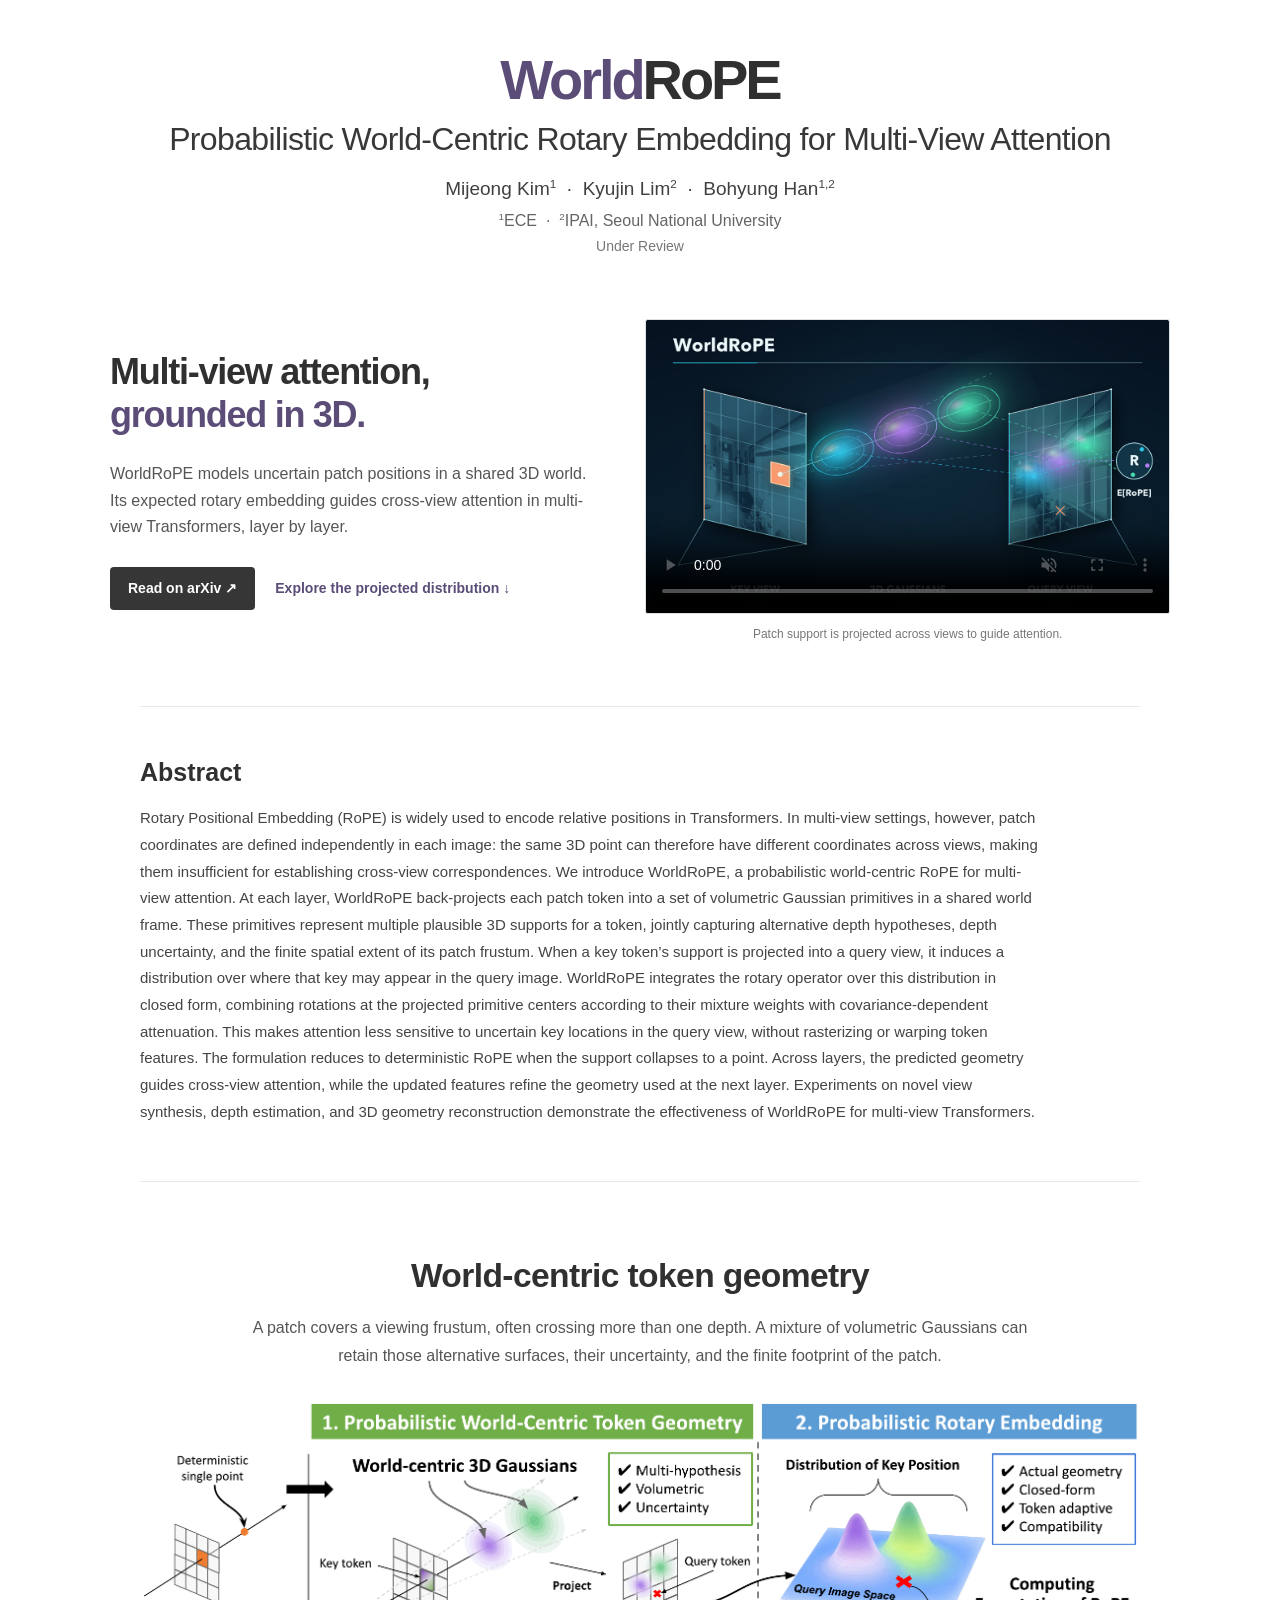
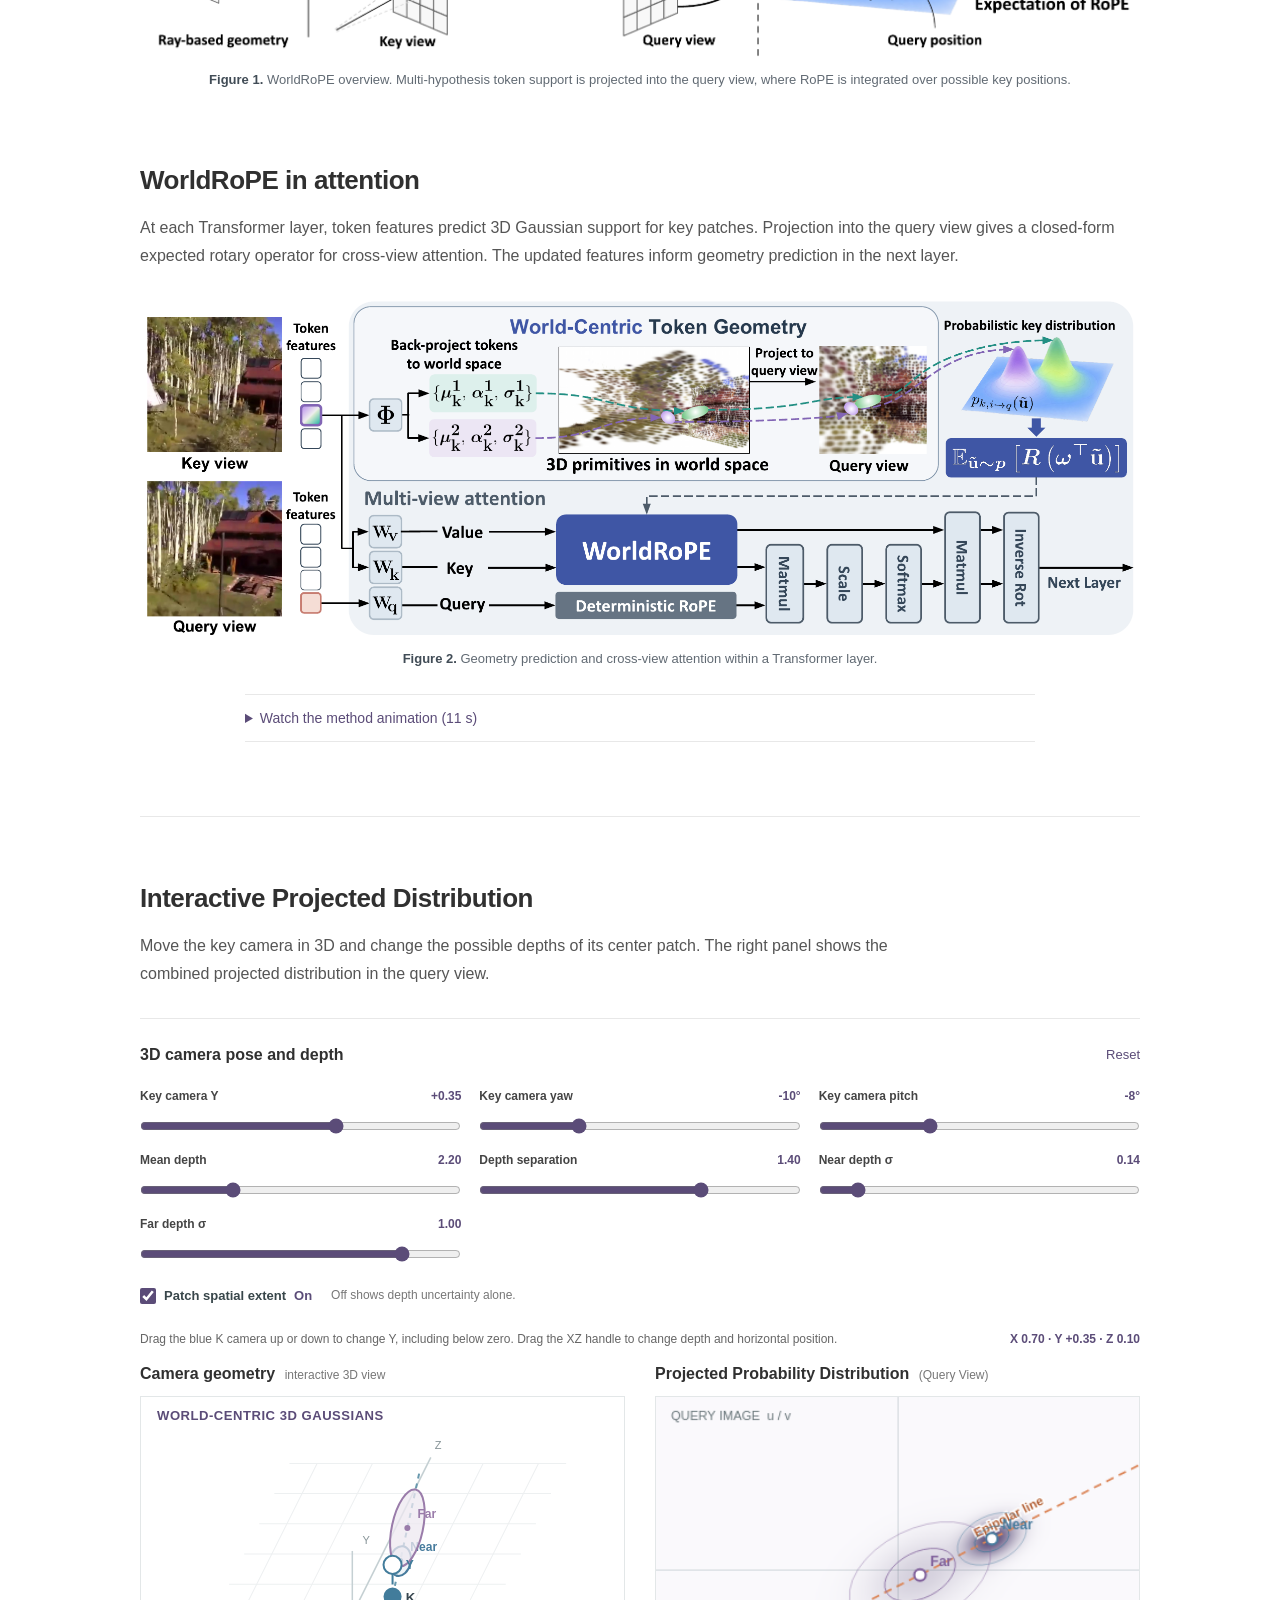
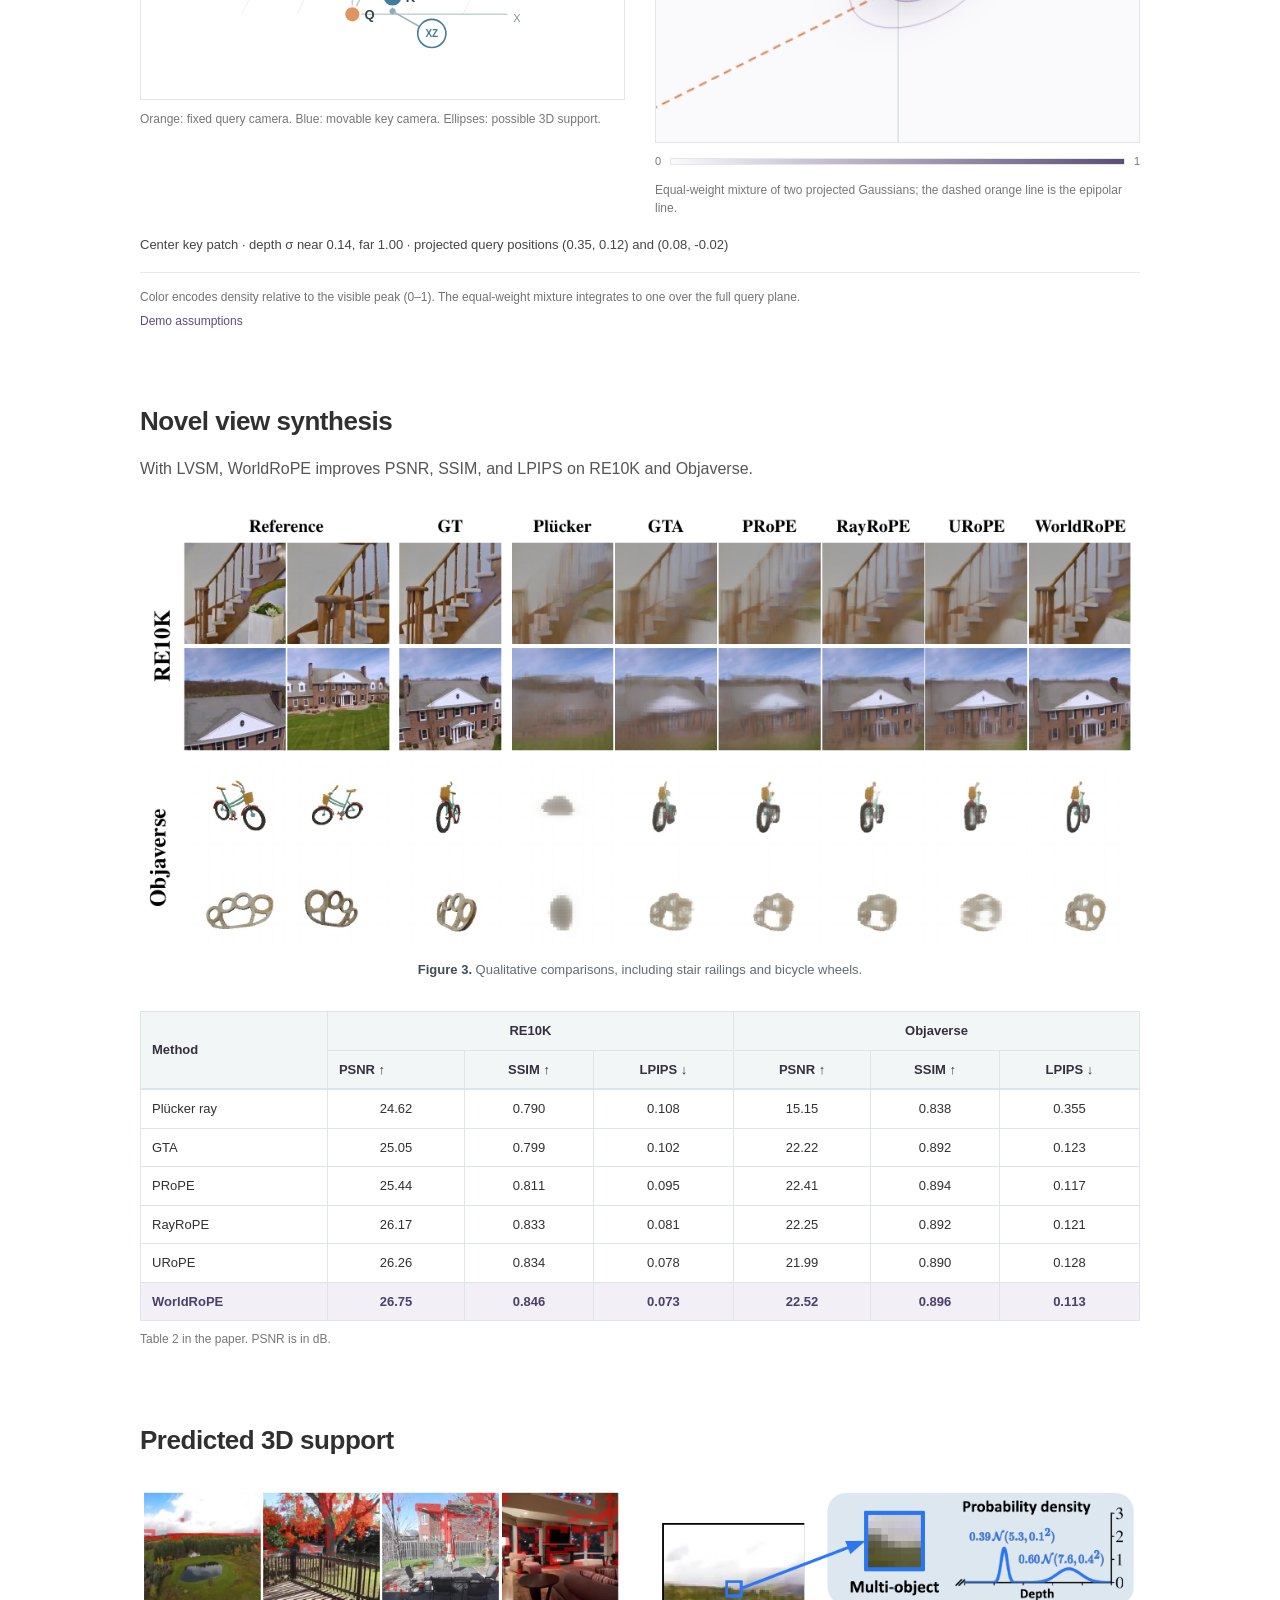
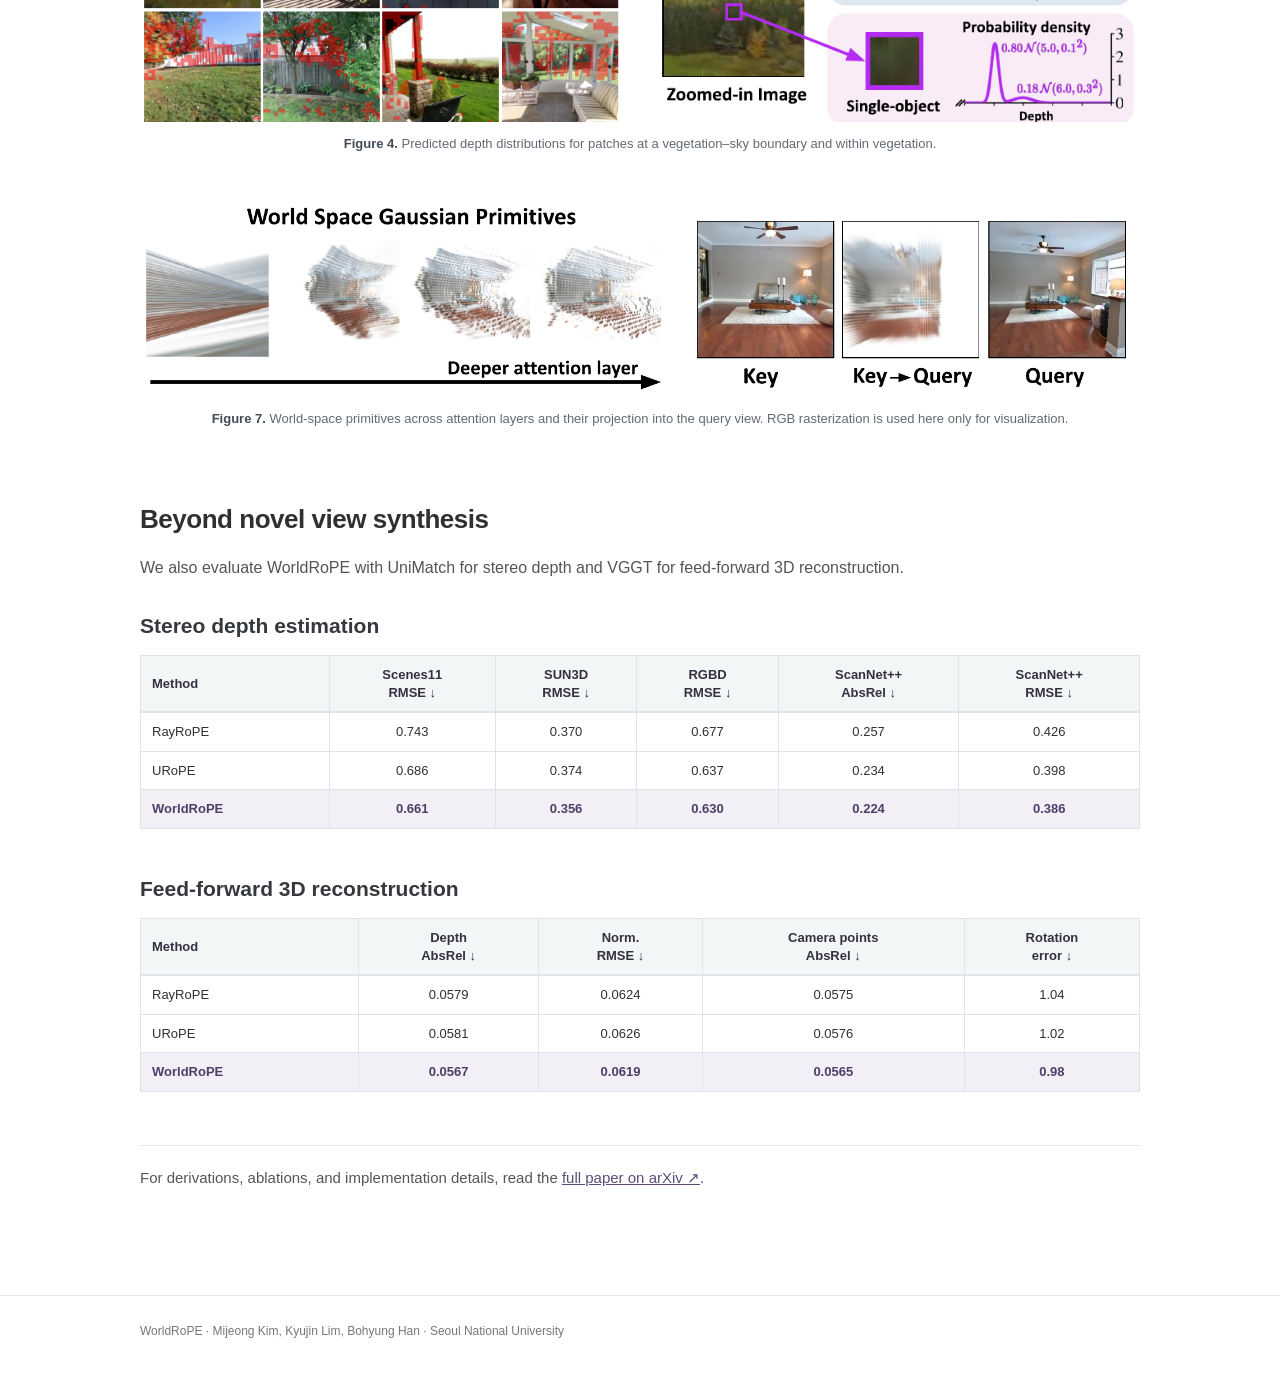
==== index_commercial.html @ 1f6f73a3 "Link paper buttons to arXiv" ====
<!doctype html>
<html lang="en">
<head>
  <meta charset="utf-8">
  <meta name="viewport" content="width=device-width, initial-scale=1">
  <meta name="theme-color" content="#ffffff">
  <meta name="description" content="WorldRoPE: Probabilistic World-Centric Rotary Embedding for Multi-View Attention.">
  <title>WorldRoPE: Probabilistic World-Centric Rotary Embedding for Multi-View Attention</title>
  <link rel="icon" href="assets/favicon.svg?v=4" type="image/svg+xml">
  <link rel="stylesheet" href="styles.css?v=3">
  <link rel="stylesheet" href="styles-commercial.css?v=2">
  <script src="script.js" defer></script>
  <script src="worldrope-demo.js?v=5" defer></script>
</head>
<body>
  <a class="skip-link" href="#main">Skip to content</a>
  <main id="main">
    <header class="commercial-header">
      <div class="paper-identity page-width">
        <h1><span>World</span><em>RoPE</em></h1>
        <p class="identity-title">Probabilistic World-Centric Rotary Embedding for Multi-View Attention</p>
        <p class="identity-authors"><a href="https://mjmjeong.github.io/" target="_blank" rel="noopener">Mijeong Kim<sup>1</sup></a> &nbsp;·&nbsp; Kyujin Lim<sup>2</sup> &nbsp;·&nbsp; <a href="https://cv.snu.ac.kr/index.php/~bhhan/" target="_blank" rel="noopener">Bohyung Han<sup>1,2</sup></a></p>
        <p class="identity-affiliation"><sup>1</sup>ECE &nbsp;·&nbsp; <sup>2</sup>IPAI, Seoul National University</p>
        <p class="identity-status">Under Review</p>
      </div>
      <div class="commercial-hero page-width">
        <div class="hero-copy">
          <h2>Multi-view attention,<br><em>grounded in 3D.</em></h2>
          <p class="hero-lead">WorldRoPE models uncertain patch positions in a shared 3D world. Its expected rotary embedding guides cross-view attention in multi-view Transformers, layer by layer.</p>
          <div class="hero-actions"><a class="primary-action" href="https://arxiv.org/abs/2610.16337" target="_blank" rel="noopener">Read on arXiv ↗</a><a class="secondary-action" href="#attention-demo">Explore the projected distribution ↓</a></div>
        </div>
        <figure class="commercial-media">
          <video autoplay muted loop playsinline controls poster="assets/hero-poster.png" aria-label="WorldRoPE animation showing key-view token support projected into query-view attention"><source src="assets/hero.mp4" type="video/mp4">Your browser does not support embedded video.</video>
          <figcaption>Patch support is projected across views to guide attention.</figcaption>
        </figure>
      </div>
    </header>
    <div class="page-width">
      <section class="abstract" id="abstract" aria-labelledby="abstract-title">
        <h2 id="abstract-title">Abstract</h2>
        <div class="abstract-text">
          <p>Rotary Positional Embedding (RoPE) is widely used to encode relative positions in Transformers. In multi-view settings, however, patch coordinates are defined independently in each image: the same 3D point can therefore have different coordinates across views, making them insufficient for establishing cross-view correspondences. We introduce WorldRoPE, a probabilistic world-centric RoPE for multi-view attention. At each layer, WorldRoPE back-projects each patch token into a set of volumetric Gaussian primitives in a shared world frame. These primitives represent multiple plausible 3D supports for a token, jointly capturing alternative depth hypotheses, depth uncertainty, and the finite spatial extent of its patch frustum. When a key token’s support is projected into a query view, it induces a distribution over where that key may appear in the query image. WorldRoPE integrates the rotary operator over this distribution in closed form, combining rotations at the projected primitive centers according to their mixture weights with covariance-dependent attenuation. This makes attention less sensitive to uncertain key locations in the query view, without rasterizing or warping token features. The formulation reduces to deterministic RoPE when the support collapses to a point. Across layers, the predicted geometry guides cross-view attention, while the updated features refine the geometry used at the next layer. Experiments on novel view synthesis, depth estimation, and 3D geometry reconstruction demonstrate the effectiveness of WorldRoPE for multi-view Transformers.</p>
        </div>
      </section>

      <section class="paper-section" id="overview">
        <h2>World-centric token geometry</h2>
        <p>A patch covers a viewing frustum, often crossing more than one depth. A mixture of volumetric Gaussians can retain those alternative surfaces, their uncertainty, and the finite footprint of the patch.</p>
        <figure class="paper-figure">
          <img src="assets/paper-figure-1.png" alt="Figure 1 from the paper: ray-based geometry, world-centric Gaussian token geometry, and probabilistic rotary embedding" loading="lazy">
          <figcaption><b>Figure 1.</b> WorldRoPE overview. Multi-hypothesis token support is projected into the query view, where RoPE is integrated over possible key positions.</figcaption>
        </figure>
      </section>

      <section class="paper-section" id="method">
        <h2>WorldRoPE in attention</h2>
        <p>At each Transformer layer, token features predict 3D Gaussian support for key patches. Projection into the query view gives a closed-form expected rotary operator for cross-view attention. The updated features inform geometry prediction in the next layer.</p>
        <figure class="paper-figure">
          <img src="assets/paper-figure-2.png" alt="Figure 2 from the paper: WorldRoPE inside multi-view attention, from Gaussian prediction to the next attention layer" loading="lazy">
          <figcaption><b>Figure 2.</b> Geometry prediction and cross-view attention within a Transformer layer.</figcaption>
        </figure>
        <details class="method-animation">
          <summary>Watch the method animation (11 s)</summary>
          <video controls playsinline preload="none" poster="assets/worldrope-explainer-poster.png" aria-label="Animated explanation of a patch token becoming world-centric 3D Gaussian support and guiding cross-view attention"><source src="assets/worldrope-explainer.mp4" type="video/mp4">Your browser does not support embedded video.</video>
        </details>
      </section>

      <section class="paper-section demo-section" id="attention-demo">
        <h2>Interactive Projected Distribution</h2>
        <p>Move the key camera in 3D and change the possible depths of its center patch. The right panel shows the combined projected distribution in the query view.</p>
        <div class="demo-shell" id="worldrope-demo">
          <div class="demo-heading"><h3>3D camera pose and depth</h3><button type="button" id="demo-reset">Reset</button></div>
          <div class="demo-controls">
            <label for="demo-camera-y">Key camera Y <output id="demo-camera-y-value">+0.35</output><input id="demo-camera-y" type="range" min="-1.50" max="1.50" step="0.01" value="0.35"></label>
            <label for="demo-yaw">Key camera yaw <output id="demo-yaw-value">−10°</output><input id="demo-yaw" type="range" min="-25" max="25" step="1" value="-10"></label>
            <label for="demo-pitch">Key camera pitch <output id="demo-pitch-value">−8°</output><input id="demo-pitch" type="range" min="-25" max="25" step="1" value="-8"></label>
            <label for="demo-depth">Mean depth <output id="demo-depth-value">2.20</output><input id="demo-depth" type="range" min="1.50" max="4.00" step="0.05" value="2.20"></label>
            <label for="demo-split">Depth separation <output id="demo-split-value">1.40</output><input id="demo-split" type="range" min="0" max="2.00" step="0.05" value="1.40"></label>
            <label for="demo-nearSigma">Near depth σ <output id="demo-nearSigma-value">0.14</output><input id="demo-nearSigma" type="range" min="0.02" max="1.20" step="0.01" value="0.14"></label>
            <label for="demo-farSigma">Far depth σ <output id="demo-farSigma-value">1.00</output><input id="demo-farSigma" type="range" min="0.02" max="1.20" step="0.01" value="1.00"></label>
          </div>
          <label class="extent-control" for="demo-spatial-extent"><input id="demo-spatial-extent" type="checkbox" checked><span>Patch spatial extent</span><output id="demo-spatial-extent-value">On</output><small>Off shows depth uncertainty alone.</small></label>
          <p class="demo-drag-hint">Drag the blue K camera up or down to change Y, including below zero. Drag the XZ handle to change depth and horizontal position. <output id="demo-camera-position">X 0.70 · Y +0.35 · Z 0.10</output></p>
          <div class="demo-views">
            <figure class="demo-view"><h3>Camera geometry <small>interactive 3D view</small></h3><svg id="demo-world" viewBox="0 0 480 300" role="img" aria-label="Interactive 3D camera geometry; drag the blue K camera for X and Y, or the XZ handle for X and Z"></svg><figcaption>Orange: fixed query camera. Blue: movable key camera. Ellipses: possible 3D support.</figcaption></figure>
            <figure class="demo-view"><h3>Projected Probability Distribution <small>(Query View)</small></h3><div class="heatmap-stack"><img src="assets/projected-distribution-default.svg?v=2" width="420" height="300" alt="" aria-hidden="true"><canvas id="demo-heatmap" width="420" height="300" role="img" aria-label="Combined projected Gaussian density and the epipolar line in the query view"></canvas></div><div class="demo-legend"><span>0</span><span class="demo-gradient" aria-hidden="true"></span><span>1</span></div><figcaption>Equal-weight mixture of two projected Gaussians; the dashed orange line is the epipolar line.</figcaption></figure>
          </div>
          <p class="demo-status" id="demo-status" aria-live="polite"></p>
        </div>
        <p class="demo-note">Color encodes density relative to the visible peak (0–1). The equal-weight mixture integrates to one over the full query plane.</p>
        <details class="demo-assumptions"><summary>Demo assumptions</summary><p>The center key patch has two possible depths with equal mixture weight and independently adjustable depth standard deviations, as in the paper's per-hypothesis mixture. A fixed 3D depth σ can look narrower after projection at a greater depth because perspective reduces disparity. Its depth uncertainty and optional patch footprint are projected through the fixed query camera. The dashed epipolar line is the projection of the center key ray over varying depth. To make spatial extent visible at this display size, the illustrative patch-footprint width is enlarged and grows with depth; it is not a learned covariance. A half-pixel regularization keeps the displayed density finite when spatial extent is off. Probability outside the query image frame is not shown.</p></details>
      </section>

      <section class="paper-section" id="results">
        <h2>Novel view synthesis</h2>
        <p>With LVSM, WorldRoPE improves PSNR, SSIM, and LPIPS on RE10K and Objaverse.</p>
        <figure class="paper-figure qualitative-figure">
          <div class="image-scroll"><img src="assets/paper-figure-3.png" alt="Figure 3 from the paper: reference views, ground truth, six positional encoding baselines, and WorldRoPE on RE10K and Objaverse" loading="lazy"></div>
          <figcaption><b>Figure 3.</b> Qualitative comparisons, including stair railings and bicycle wheels.</figcaption>
        </figure>
        <div class="table-scroll"><table>
          <caption>Novel view synthesis with LVSM. Higher PSNR and SSIM, lower LPIPS.</caption>
          <thead><tr><th rowspan="2">Method</th><th colspan="3">RE10K</th><th colspan="3">Objaverse</th></tr><tr><th>PSNR ↑</th><th>SSIM ↑</th><th>LPIPS ↓</th><th>PSNR ↑</th><th>SSIM ↑</th><th>LPIPS ↓</th></tr></thead>
          <tbody>
            <tr><th>Plücker ray</th><td>24.62</td><td>0.790</td><td>0.108</td><td>15.15</td><td>0.838</td><td>0.355</td></tr>
            <tr><th>GTA</th><td>25.05</td><td>0.799</td><td>0.102</td><td>22.22</td><td>0.892</td><td>0.123</td></tr>
            <tr><th>PRoPE</th><td>25.44</td><td>0.811</td><td>0.095</td><td>22.41</td><td>0.894</td><td>0.117</td></tr>
            <tr><th>RayRoPE</th><td>26.17</td><td>0.833</td><td>0.081</td><td>22.25</td><td>0.892</td><td>0.121</td></tr>
            <tr><th>URoPE</th><td>26.26</td><td>0.834</td><td>0.078</td><td>21.99</td><td>0.890</td><td>0.128</td></tr>
            <tr class="ours"><th>WorldRoPE</th><td>26.75</td><td>0.846</td><td>0.073</td><td>22.52</td><td>0.896</td><td>0.113</td></tr>
          </tbody>
        </table></div>
        <p class="table-note">Table 2 in the paper. PSNR is in dB.</p>
      </section>

      <section class="paper-section" id="geometry">
        <h2>Predicted 3D support</h2>
        <figure class="paper-figure">
          <img src="assets/paper-figure-4.png" alt="Figure 4 from the paper: image tokens with multiple predicted depth peaks and two example depth distributions" loading="lazy">
          <figcaption><b>Figure 4.</b> Predicted depth distributions for patches at a vegetation–sky boundary and within vegetation.</figcaption>
        </figure>
        <figure class="paper-figure">
          <img src="assets/paper-figure-7.png" alt="Figure 7 from the paper: world-space Gaussian primitives across layers and their projection into the query view" loading="lazy">
          <figcaption><b>Figure 7.</b> World-space primitives across attention layers and their projection into the query view. RGB rasterization is used here only for visualization.</figcaption>
        </figure>
      </section>

      <section class="paper-section" id="applications">
        <h2>Beyond novel view synthesis</h2>
        <p>We also evaluate WorldRoPE with UniMatch for stereo depth and VGGT for feed-forward 3D reconstruction.</p>
        <h3>Stereo depth estimation</h3>
        <div class="table-scroll"><table>
          <caption>Stereo depth estimation with UniMatch. Lower is better.</caption>
          <thead><tr><th>Method</th><th>Scenes11<br>RMSE ↓</th><th>SUN3D<br>RMSE ↓</th><th>RGBD<br>RMSE ↓</th><th>ScanNet++<br>AbsRel ↓</th><th>ScanNet++<br>RMSE ↓</th></tr></thead>
          <tbody><tr><th>RayRoPE</th><td>0.743</td><td>0.370</td><td>0.677</td><td>0.257</td><td>0.426</td></tr><tr><th>URoPE</th><td>0.686</td><td>0.374</td><td>0.637</td><td>0.234</td><td>0.398</td></tr><tr class="ours"><th>WorldRoPE</th><td>0.661</td><td>0.356</td><td>0.630</td><td>0.224</td><td>0.386</td></tr></tbody>
        </table></div>
        <h3>Feed-forward 3D reconstruction</h3>
        <div class="table-scroll"><table>
          <caption>Feed-forward 3D reconstruction with VGGT on ScanNet++. Lower is better.</caption>
          <thead><tr><th>Method</th><th>Depth<br>AbsRel ↓</th><th>Norm.<br>RMSE ↓</th><th>Camera points<br>AbsRel ↓</th><th>Rotation<br>error ↓</th></tr></thead>
          <tbody><tr><th>RayRoPE</th><td>0.0579</td><td>0.0624</td><td>0.0575</td><td>1.04</td></tr><tr><th>URoPE</th><td>0.0581</td><td>0.0626</td><td>0.0576</td><td>1.02</td></tr><tr class="ours"><th>WorldRoPE</th><td>0.0567</td><td>0.0619</td><td>0.0565</td><td>0.98</td></tr></tbody>
        </table></div>
        <p class="paper-end">For derivations, ablations, and implementation details, read the <a href="https://arxiv.org/abs/2610.16337" target="_blank" rel="noopener">full paper on arXiv ↗</a>.</p>
      </section>
    </div>
  </main>
  <footer><div class="page-width"><span>WorldRoPE · Mijeong Kim, Kyujin Lim, Bohyung Han · Seoul National University</span></div></footer>
</body>
</html>
---- styles.css ----
:root{--text:#303238;--muted:#5f6873;--accent:#5b4c78;--line:#dfe5eb;--width:1000px}
*{box-sizing:border-box}
html{scroll-behavior:smooth}
body{margin:0;background:#fff;color:var(--text);font-family:Arial,Helvetica,sans-serif;line-height:1.62;-webkit-font-smoothing:antialiased}
img,video{max-width:100%}
a{color:var(--accent)}
a:hover{color:#463b5d}
.page-width{width:min(var(--width),calc(100% - 40px));margin:0 auto}
.skip-link{position:absolute;left:12px;top:-80px;background:#fff;padding:8px 12px;z-index:10}
.skip-link:focus{top:12px}
.paper-header{text-align:center;padding:42px 0 32px}
.brand-mark{display:block;width:190px;height:95px;object-fit:contain;margin:0 auto 10px}
.paper-header h1{max-width:1040px;margin:0 auto 23px;color:#252936;letter-spacing:-.035em;font-weight:700}
.brand-title{display:block;font-size:clamp(3rem,6vw,4.2rem);line-height:1.05;letter-spacing:-.055em}
.brand-title .world{color:var(--accent)}
.paper-title{display:block;max-width:900px;margin:11px auto 0;font-size:clamp(1.3rem,2.6vw,1.85rem);font-weight:500;line-height:1.3;letter-spacing:-.025em}
.title-emphasis{color:var(--accent)}
.authors{display:flex;justify-content:center;gap:0 1.1rem;flex-wrap:wrap;margin:0 0 8px;color:#3d3b43;font-size:clamp(1.25rem,2.4vw,1.55rem);line-height:1.5}
.authors a{color:inherit;text-decoration:none}
.authors a:hover,.authors a:focus-visible{text-decoration:underline;text-underline-offset:.18em}
.authors sup,.affiliation sup{font-size:.63em;vertical-align:super;line-height:0}
.affiliation{margin:0 0 4px;font-size:1rem;color:#666;line-height:1.45}
.hero-purpose{max-width:700px;margin:0 auto 22px;color:#4a5158;font-size:17px;line-height:1.55}
.venue{font-size:.97rem;font-weight:400;color:#727981;margin:0 0 25px}
.paper-button{display:inline-block;padding:9px 20px;border-radius:999px;background:#343434;color:#fff;font-size:.95rem;font-weight:600;text-decoration:none;line-height:1.3}
.paper-button:hover{background:#1c1c1c;color:#fff}
.tldr-line{max-width:1100px;margin:0 auto;padding:19px 20px 32px;text-align:center;font-size:clamp(22px,2.6vw,31px);line-height:1.3;letter-spacing:-.025em;white-space:nowrap}
.tldr-line strong{font-weight:700}
.tldr-line em{font-style:italic;color:var(--accent);font-weight:600}
.abstract-section{padding:58px 0;border-top:1px solid #e8e8e8}
.abstract-reading{width:min(790px,calc(100% - 40px));margin:0 auto}
.abstract-section h2{margin:0 0 28px;font-size:clamp(1.7rem,2.7vw,2.1rem);line-height:1.25;text-align:center;font-weight:600}
.abstract-section p{margin:0 0 1.1em;font-size:17px;line-height:1.65;text-align:justify}
.abstract-section p:last-child{margin-bottom:0}
.paper-section{padding:0 0 74px;scroll-margin-top:25px}
.paper-section h2{margin:0 0 17px;color:#303238;font-size:clamp(25px,3vw,31px);line-height:1.28;letter-spacing:-.018em;font-weight:650}
.paper-section#overview h2{text-align:center;font-size:clamp(1.7rem,2.7vw,2.1rem)}
.paper-section#overview h2 em{font-style:normal;color:var(--accent)}
.paper-section#overview>p{text-align:center;max-width:800px;margin:0 auto 27px}
.paper-section>p{margin:0 0 30px;font-size:16px;line-height:1.75;color:#424951}
.paper-figure{margin:29px 0 0}
.explainer-figure{margin:32px 0 42px}
.explainer-figure video{display:block;width:100%;aspect-ratio:16/9;background:#fff;border:1px solid #e5eaee;border-radius:4px}
.explainer-figure figcaption{margin:11px auto 0;max-width:850px;text-align:center;color:#616a73;font-size:13px;line-height:1.55}
.paper-figure img{display:block;width:100%;height:auto}
.paper-figure figcaption{margin:12px auto 0;max-width:890px;color:#616a73;font-size:13px;line-height:1.55;text-align:center}
.paper-figure figcaption b{color:#414c56}
.method-detail{margin:24px 0 0!important;font-size:15px!important;color:#59636d!important}
.qualitative-figure{margin-top:28px}
.image-scroll{overflow-x:auto}
.table-scroll{width:100%;overflow-x:auto;margin-top:31px}
table{width:100%;min-width:750px;border-collapse:collapse;font-size:13px;line-height:1.35;font-variant-numeric:tabular-nums}
caption{position:absolute;width:1px;height:1px;overflow:hidden;clip:rect(0,0,0,0);white-space:nowrap}
th,td{padding:10px 11px;border:1px solid #dfe4e9;text-align:center}
th:first-child{text-align:left;white-space:nowrap}
thead th{background:#e9e4f0;font-weight:650;color:#35303f}
tbody th{font-weight:500}
tbody .ours th,tbody .ours td{background:#f2eff6;font-weight:700;color:#4d4068}
.table-note{color:#777!important;font-size:12px!important;margin:8px 0 0!important}
#geometry .paper-figure+.paper-figure{margin-top:48px}
#applications h3{margin:46px 0 9px;color:#35383d;font-size:21px;line-height:1.3}
#applications h3:first-of-type{margin-top:26px}
#applications h3+p{margin-bottom:12px;font-size:15px}
#applications .table-scroll{margin-top:16px}
.paper-end{margin-top:53px!important;padding-top:19px;border-top:1px solid var(--line);font-size:15px!important}
footer{border-top:1px solid #e4e9ed;color:#777;padding:26px 0 35px;font-size:12px}
footer .page-width{display:flex;justify-content:space-between;gap:18px;flex-wrap:wrap}
footer a{text-decoration:none}
@media(max-width:700px){
 .page-width{width:min(100% - 30px,var(--width))}
 .paper-header{padding-top:30px}
 .tldr-line{white-space:normal;font-size:clamp(22px,5vw,29px);padding:15px 15px 28px}
 .brand-mark{width:160px;height:80px}
 .authors{gap:0 12px}
 .affiliation{font-size:14px}
 .hero-purpose{font-size:15px}
 .abstract-section{padding:44px 0}
 .abstract-reading{width:calc(100% - 30px)}
 .abstract-section p{font-size:16px;text-align:left}
 .teaser{width:calc(100% - 30px);padding-bottom:48px}
 .explainer-figure figcaption{text-align:left;font-size:12px}
 .paper-section{padding-bottom:62px}
 .paper-section>p{font-size:15px}
 .paper-figure figcaption{font-size:12px;text-align:left}
 .qualitative-figure img{min-width:850px}
 table{font-size:12px}
}
@media(prefers-reduced-motion:reduce){html{scroll-behavior:auto}*{transition-duration:.01ms!important}}
---- styles-commercial.css ----
:root{--text:#303030;--muted:#686868;--accent:#5b4c78;--line:#e8e8e8}
body{background:#fff;color:var(--text);font-family:Arial,Helvetica,sans-serif}
.commercial-header{background:#fff;color:var(--text)}
.commercial-header .page-width{width:min(1060px,calc(100% - 40px))}
.paper-identity{text-align:center;padding:51px 0 0}
.paper-identity h1{margin:0;color:#303030;font-size:56px;font-weight:700;line-height:1.05;letter-spacing:-.055em}
.paper-identity h1 span{color:#5b4c78}
.paper-identity h1 em{font-style:normal;color:#303030}
.identity-title{max-width:960px;margin:10px auto 17px;color:#383838;font-size:clamp(24px,2.7vw,32px);font-weight:500;line-height:1.2;letter-spacing:-.02em}
.identity-authors{margin:0;color:#404040;font-size:clamp(17px,1.5vw,19px);font-weight:500;line-height:1.5}
.identity-authors a{color:inherit;text-decoration:none}
.identity-authors a:hover,.identity-authors a:focus-visible{text-decoration:underline;text-underline-offset:.18em}
.identity-affiliation{margin:5px 0 3px;color:#646464;font-size:clamp(14px,1.25vw,16px);line-height:1.5}
.paper-identity sup{font-size:.62em;vertical-align:super;line-height:0}
.identity-status{margin:0;color:#777;font-size:14px;line-height:1.5}
.commercial-hero{display:grid;grid-template-columns:minmax(0,1fr) minmax(0,1.07fr);align-items:center;gap:45px;padding:62px 0 63px}
.hero-copy h2{margin:0;max-width:560px;color:#303030;font-size:clamp(30px,3vw,36px);line-height:1.18;letter-spacing:-.035em;font-weight:700}
.hero-copy h2 em{color:#5b4c78;font-style:normal}
.hero-lead{max-width:505px;margin:25px 0 0;color:#555;font-size:16px;line-height:1.65}
.hero-actions{display:flex;align-items:center;gap:20px;flex-wrap:wrap;margin-top:27px}
.hero-actions a{text-decoration:none;font-size:14px;font-weight:600}
.primary-action{display:inline-block;padding:10px 18px;border-radius:4px;background:#363636;color:#fff!important}
.primary-action:hover{background:#222}
.secondary-action{color:var(--accent)!important}
.secondary-action:hover{text-decoration:underline}
.commercial-media{margin:0;min-width:0}
.commercial-media video{display:block;width:100%;aspect-ratio:16/9;object-fit:contain;background:#061624;border:1px solid #dce1e4;border-radius:3px}
.commercial-media figcaption{margin:11px 0 0;color:#777;text-align:center;font-size:12px;line-height:1.5}
.abstract{box-shadow:none;border:0;border-top:1px solid var(--line);border-bottom:1px solid var(--line);border-radius:0;margin-bottom:72px;padding:49px 0 55px;overflow:visible}
.abstract h2{margin:0 0 17px;color:#303030;font-size:25px;line-height:1.3;font-weight:650}
.abstract-text{max-width:900px;padding:0;border:0}
.abstract-text p{margin:0 0 13px;color:#444;font-size:15px;line-height:1.78}
.abstract-text p:last-child{margin-bottom:0}
.paper-section h2{color:#303030;font-size:clamp(23px,2.2vw,26px)}
.paper-section>p{color:#555}
.paper-figure img{border-radius:2px}
.method-animation{max-width:790px;margin:24px auto 0;border-top:1px solid var(--line);border-bottom:1px solid var(--line)}
.method-animation summary{padding:12px 0;color:#5b4c78;font-size:14px;cursor:pointer}
.method-animation video{display:block;width:100%;margin:8px auto 20px;border:1px solid #dedede}
.demo-section{border-top:1px solid var(--line);padding-top:65px}
.demo-section>p:first-of-type{max-width:790px}
.demo-shell{margin-top:30px;padding:22px 0 18px;border-top:1px solid var(--line);border-bottom:1px solid var(--line)}
.demo-heading{display:flex;align-items:center;justify-content:space-between;gap:20px;margin-bottom:19px}
.demo-heading h3,.demo-view h3{margin:0;color:#303030;font-size:16px;font-weight:600;line-height:1.3}
.demo-heading button{border:0;background:none;color:#5b4c78;font:inherit;font-size:13px;cursor:pointer;padding:3px 0}
.demo-heading button:hover{text-decoration:underline}
.demo-controls{display:grid;grid-template-columns:repeat(3,minmax(0,1fr));gap:18px;margin-bottom:32px}
.demo-controls label{display:block;color:#444;font-size:12px;font-weight:600;line-height:1.35}
.demo-controls output{float:right;color:#5b4c78;font-variant-numeric:tabular-nums}
.demo-controls input{display:block;width:100%;margin:14px 0 0;accent-color:#5b4c78}
.extent-control{display:flex;align-items:center;gap:8px;width:max-content;max-width:100%;margin:-9px 0 24px;color:#38464a;font-size:13px;font-weight:600;cursor:pointer}
.extent-control input{width:16px;height:16px;margin:0;accent-color:#5b4c78}
.extent-control output{min-width:22px;color:#5b4c78;font-variant-numeric:tabular-nums}
.extent-control small{margin-left:7px;color:#777;font-size:12px;font-weight:400}
.demo-drag-hint{display:flex;justify-content:space-between;gap:18px;flex-wrap:wrap;margin:0 0 16px;color:#666;font-size:12px;line-height:1.5}
.demo-drag-hint output{color:#5b4c78;font-weight:700;font-variant-numeric:tabular-nums;white-space:nowrap}
.demo-views{display:grid;grid-template-columns:1fr 1fr;gap:30px}
.demo-view{margin:0;min-width:0}
.demo-view h3{margin-bottom:11px}
.demo-view h3 small{margin-left:5px;color:#777;font-size:12px;font-weight:400}
.demo-view svg,.demo-view canvas{display:block;width:100%;height:auto;border:1px solid #e3e7e8;background:#fff}
.demo-view svg{touch-action:none}
.heatmap-stack{position:relative}
.heatmap-stack img{display:block;width:100%;height:auto;border:1px solid #e3e7e8}
.heatmap-stack canvas{position:absolute;inset:0;width:100%;height:100%;background:transparent}
.demo-view figcaption{margin:10px 0 0;color:#777;font-size:12px;line-height:1.5;text-align:left}
.demo-legend{display:flex;align-items:center;gap:9px;margin-top:10px;color:#777;font-size:11px;font-variant-numeric:tabular-nums}
.demo-gradient{display:block;flex:1;height:7px;background:linear-gradient(90deg,#faf9fc,#5b4c78);border:1px solid #e3e7e8}
.demo-status{margin:18px 0 0;color:#454545;font-size:13px;font-variant-numeric:tabular-nums;line-height:1.5}
.demo-note{margin:15px 0 0!important;color:#727272!important;font-size:12px!important;line-height:1.6!important}
.demo-assumptions{margin-top:5px;color:#727272;font-size:12px;line-height:1.55}
.demo-assumptions summary{display:inline-block;color:#5b4c78;cursor:pointer}
.demo-assumptions p{max-width:790px;margin:8px 0 0}
thead th{background:#f3f6f7}
tbody .ours th,tbody .ours td{background:#f2eff6;color:#4d4068}
@media(max-width:900px){
 .commercial-hero{grid-template-columns:1fr;gap:40px;padding:60px 0 53px}
 .hero-copy h2{font-size:clamp(32px,5vw,36px)}
 .hero-lead{max-width:700px}
 .commercial-media{max-width:720px}
 .demo-controls{grid-template-columns:repeat(3,minmax(0,1fr))}
}
@media(max-width:620px){
 .commercial-header .page-width{width:calc(100% - 30px)}
 .paper-identity{padding-top:35px}
 .paper-identity h1{font-size:clamp(44px,11vw,56px)}
 .identity-title{margin:13px auto 19px;font-size:clamp(22px,5vw,27px)}
 .identity-authors{font-size:16px}
 .identity-affiliation{font-size:14px}
 .identity-status{font-size:14px}
 .commercial-hero{padding:50px 0 44px}
 .hero-copy h2{font-size:clamp(30px,7.5vw,36px)}
 .hero-lead{font-size:16px}
 .abstract{padding:39px 0 43px;margin-bottom:60px}
 .extent-control{align-items:flex-start;flex-wrap:wrap}
 .extent-control small{flex-basis:100%;margin-left:24px}
 .demo-section{padding-top:50px}
 .demo-controls{grid-template-columns:repeat(2,minmax(0,1fr));gap:17px 12px}
 .demo-views{grid-template-columns:1fr;gap:28px}
}
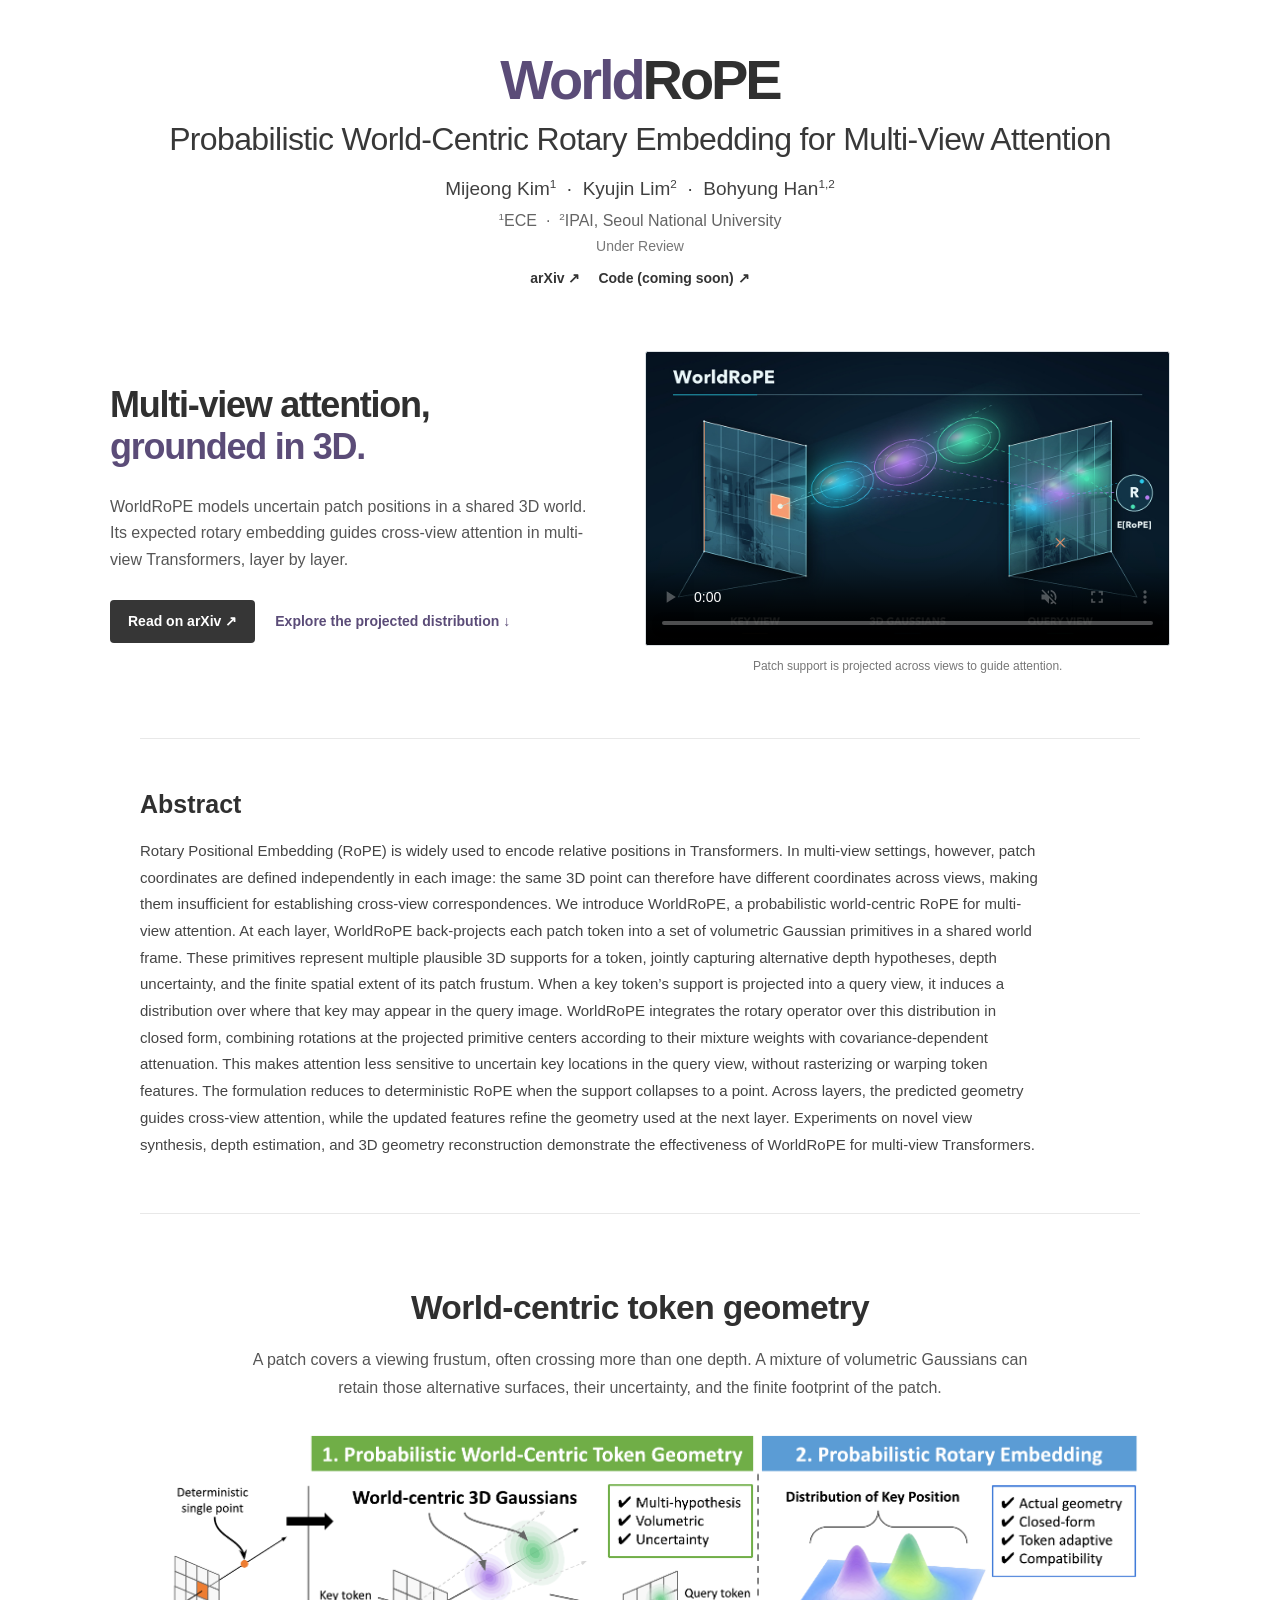
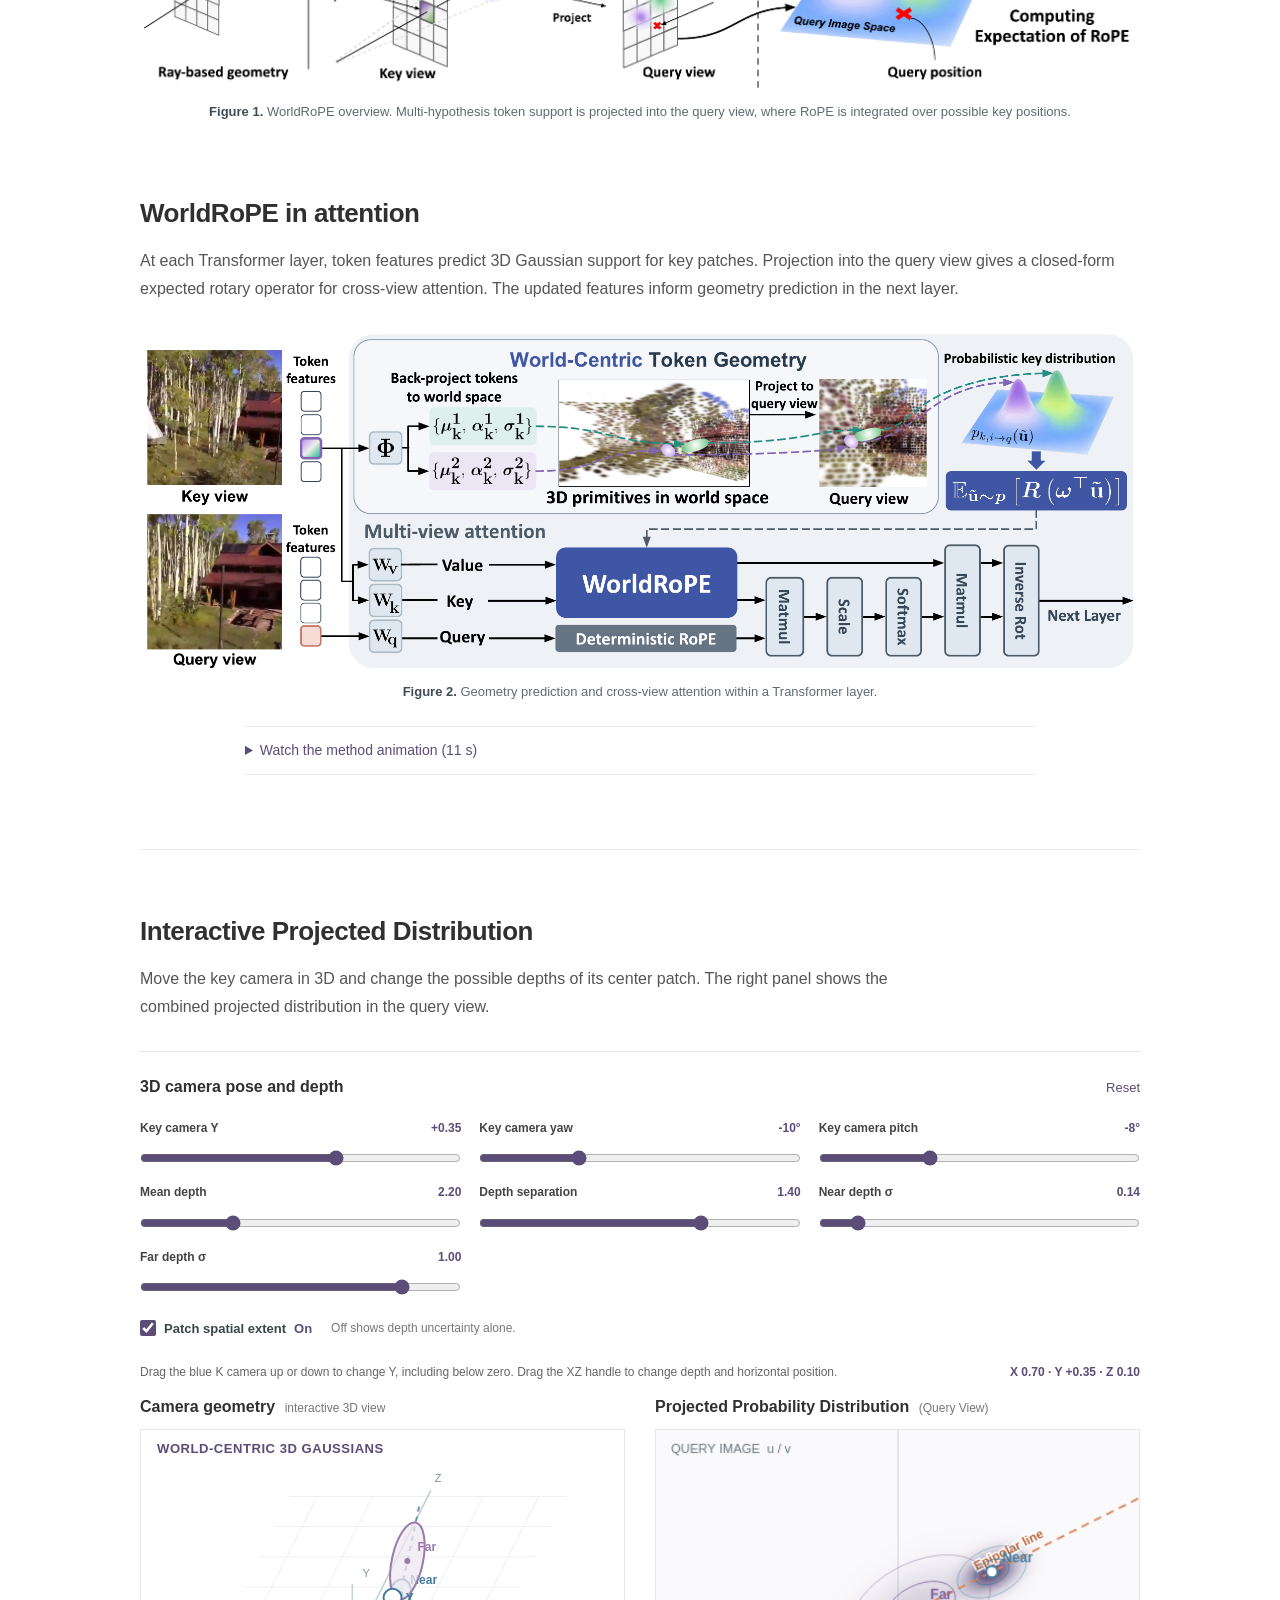
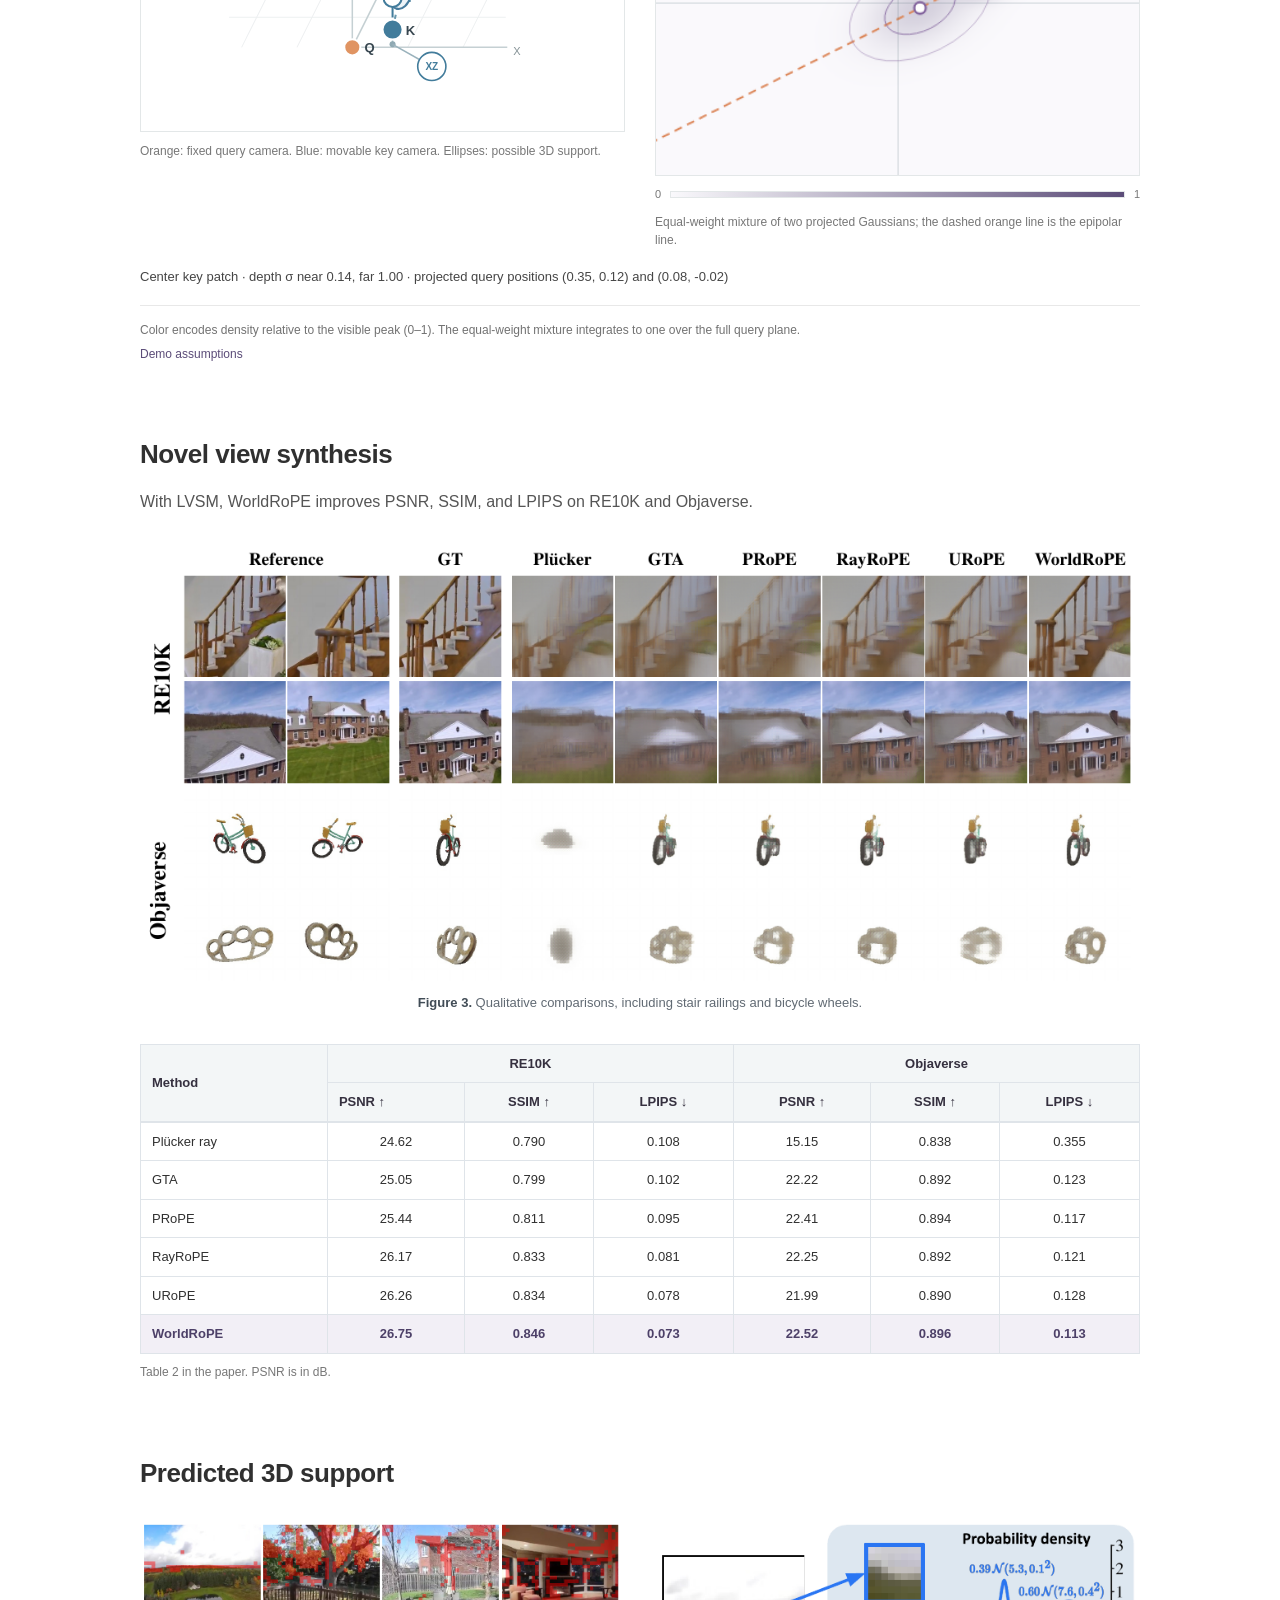
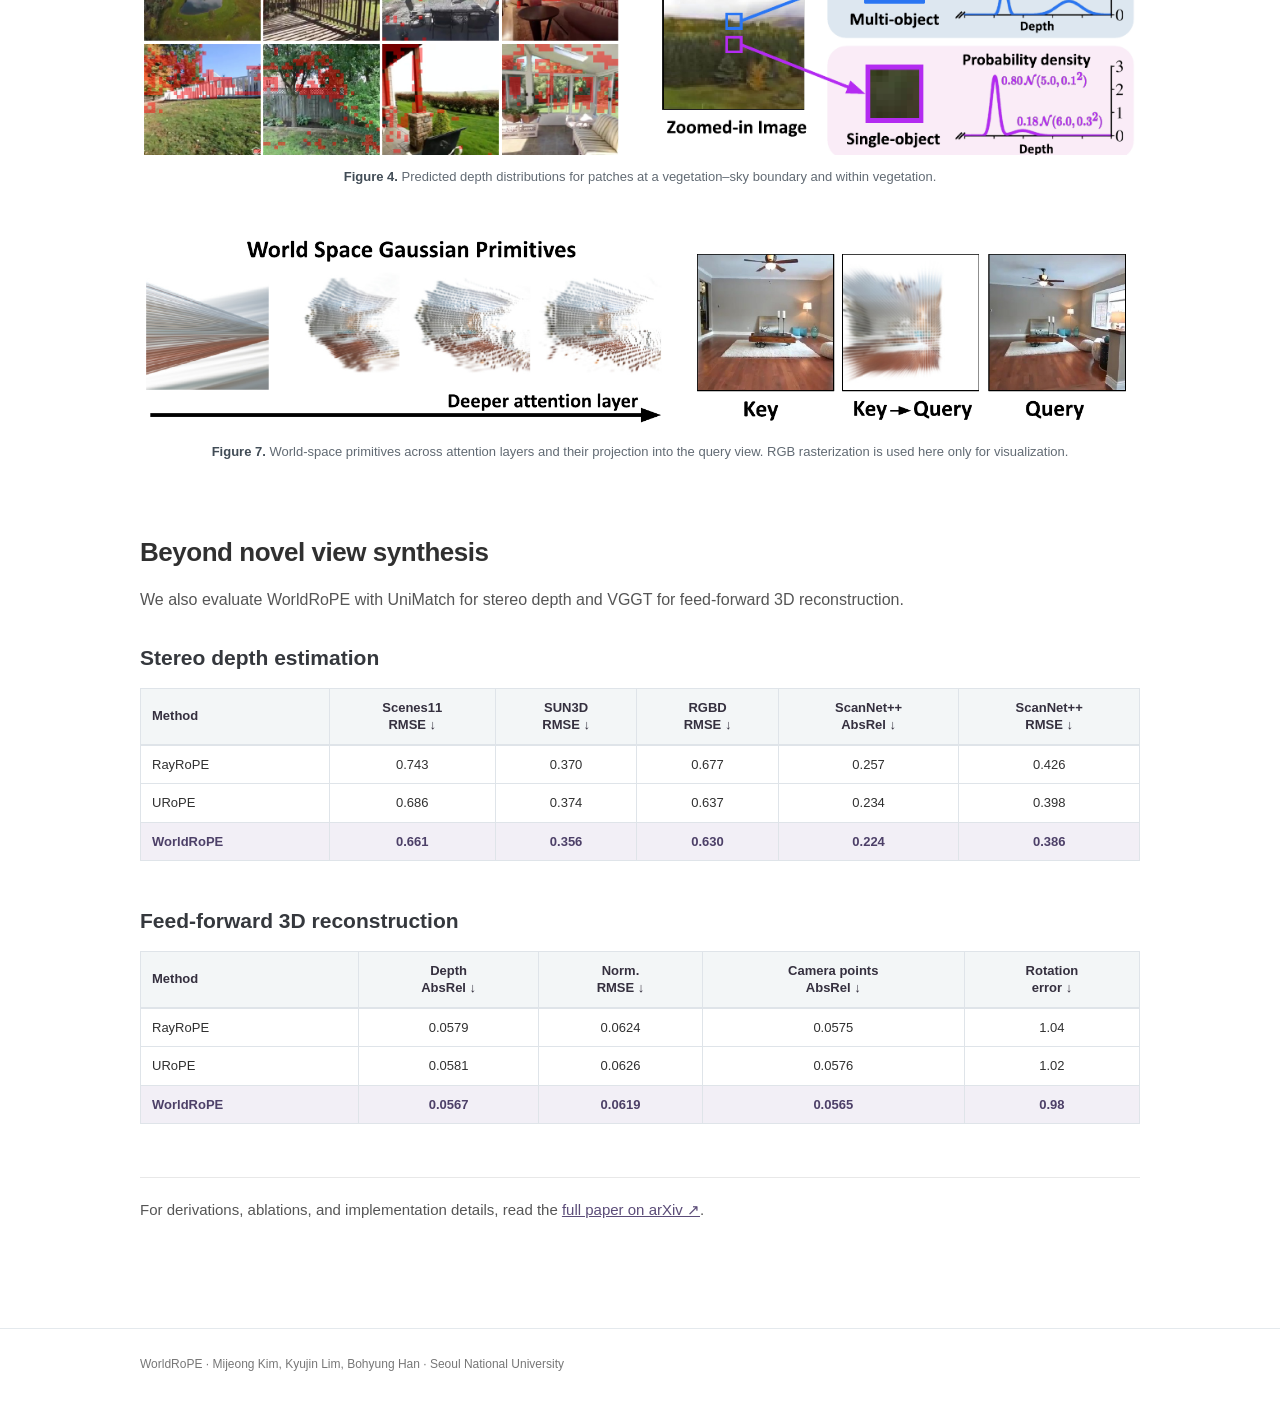
==== commit 57f2ae1a: "Add arXiv and code links to project header" ====
--- a/index_commercial.html
+++ b/index_commercial.html
@@ -22,6 +22,10 @@
         <p class="identity-authors"><a href="https://mjmjeong.github.io/" target="_blank" rel="noopener">Mijeong Kim<sup>1</sup></a> &nbsp;·&nbsp; Kyujin Lim<sup>2</sup> &nbsp;·&nbsp; <a href="https://cv.snu.ac.kr/index.php/~bhhan/" target="_blank" rel="noopener">Bohyung Han<sup>1,2</sup></a></p>
         <p class="identity-affiliation"><sup>1</sup>ECE &nbsp;·&nbsp; <sup>2</sup>IPAI, Seoul National University</p>
         <p class="identity-status">Under Review</p>
+        <div class="identity-links">
+          <a href="https://arxiv.org/abs/2610.16337" target="_blank" rel="noopener">arXiv ↗</a>
+          <a href="https://github.com/mjmjeong/WorldRoPE" target="_blank" rel="noopener">Code (coming soon) ↗</a>
+        </div>
       </div>
       <div class="commercial-hero page-width">
         <div class="hero-copy">
--- a/styles.css
+++ b/styles.css
@@ -24,6 +24,9 @@
 .venue{font-size:.97rem;font-weight:400;color:#727981;margin:0 0 25px}
 .paper-button{display:inline-block;padding:9px 20px;border-radius:999px;background:#343434;color:#fff;font-size:.95rem;font-weight:600;text-decoration:none;line-height:1.3}
 .paper-button:hover{background:#1c1c1c;color:#fff}
+.paper-links{display:flex;justify-content:center;align-items:center;gap:10px;flex-wrap:wrap}
+.paper-button-secondary{background:#fff;color:#343434;border:1px solid #cfd5da}
+.paper-button-secondary:hover{background:#f4f6f7;color:#1c1c1c}
 .tldr-line{max-width:1100px;margin:0 auto;padding:19px 20px 32px;text-align:center;font-size:clamp(22px,2.6vw,31px);line-height:1.3;letter-spacing:-.025em;white-space:nowrap}
 .tldr-line strong{font-weight:700}
 .tldr-line em{font-style:italic;color:var(--accent);font-weight:600}
--- a/styles-commercial.css
+++ b/styles-commercial.css
@@ -13,6 +13,9 @@
 .identity-affiliation{margin:5px 0 3px;color:#646464;font-size:clamp(14px,1.25vw,16px);line-height:1.5}
 .paper-identity sup{font-size:.62em;vertical-align:super;line-height:0}
 .identity-status{margin:0;color:#777;font-size:14px;line-height:1.5}
+.identity-links{display:flex;justify-content:center;gap:18px;margin-top:10px;font-size:14px;font-weight:600}
+.identity-links a{color:#343434;text-decoration:none}
+.identity-links a:hover{text-decoration:underline}
 .commercial-hero{display:grid;grid-template-columns:minmax(0,1fr) minmax(0,1.07fr);align-items:center;gap:45px;padding:62px 0 63px}
 .hero-copy h2{margin:0;max-width:560px;color:#303030;font-size:clamp(30px,3vw,36px);line-height:1.18;letter-spacing:-.035em;font-weight:700}
 .hero-copy h2 em{color:#5b4c78;font-style:normal}
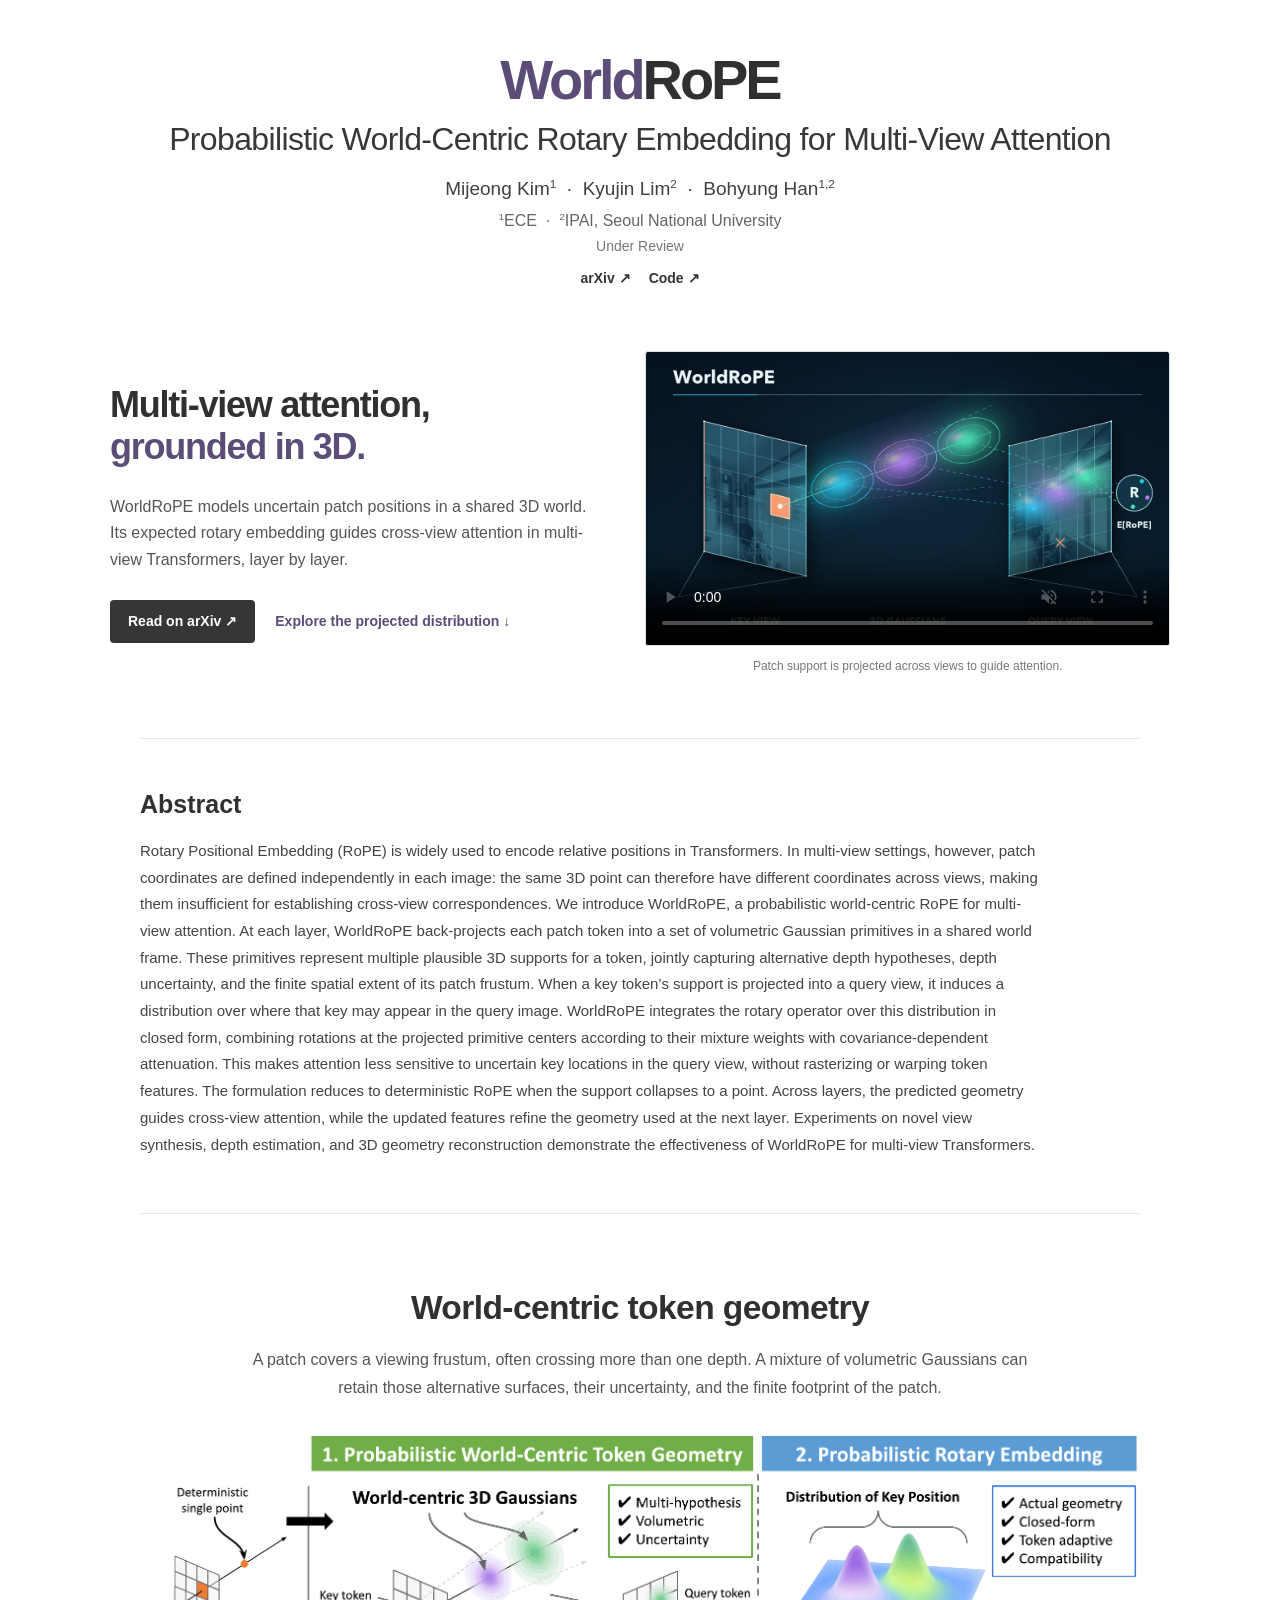
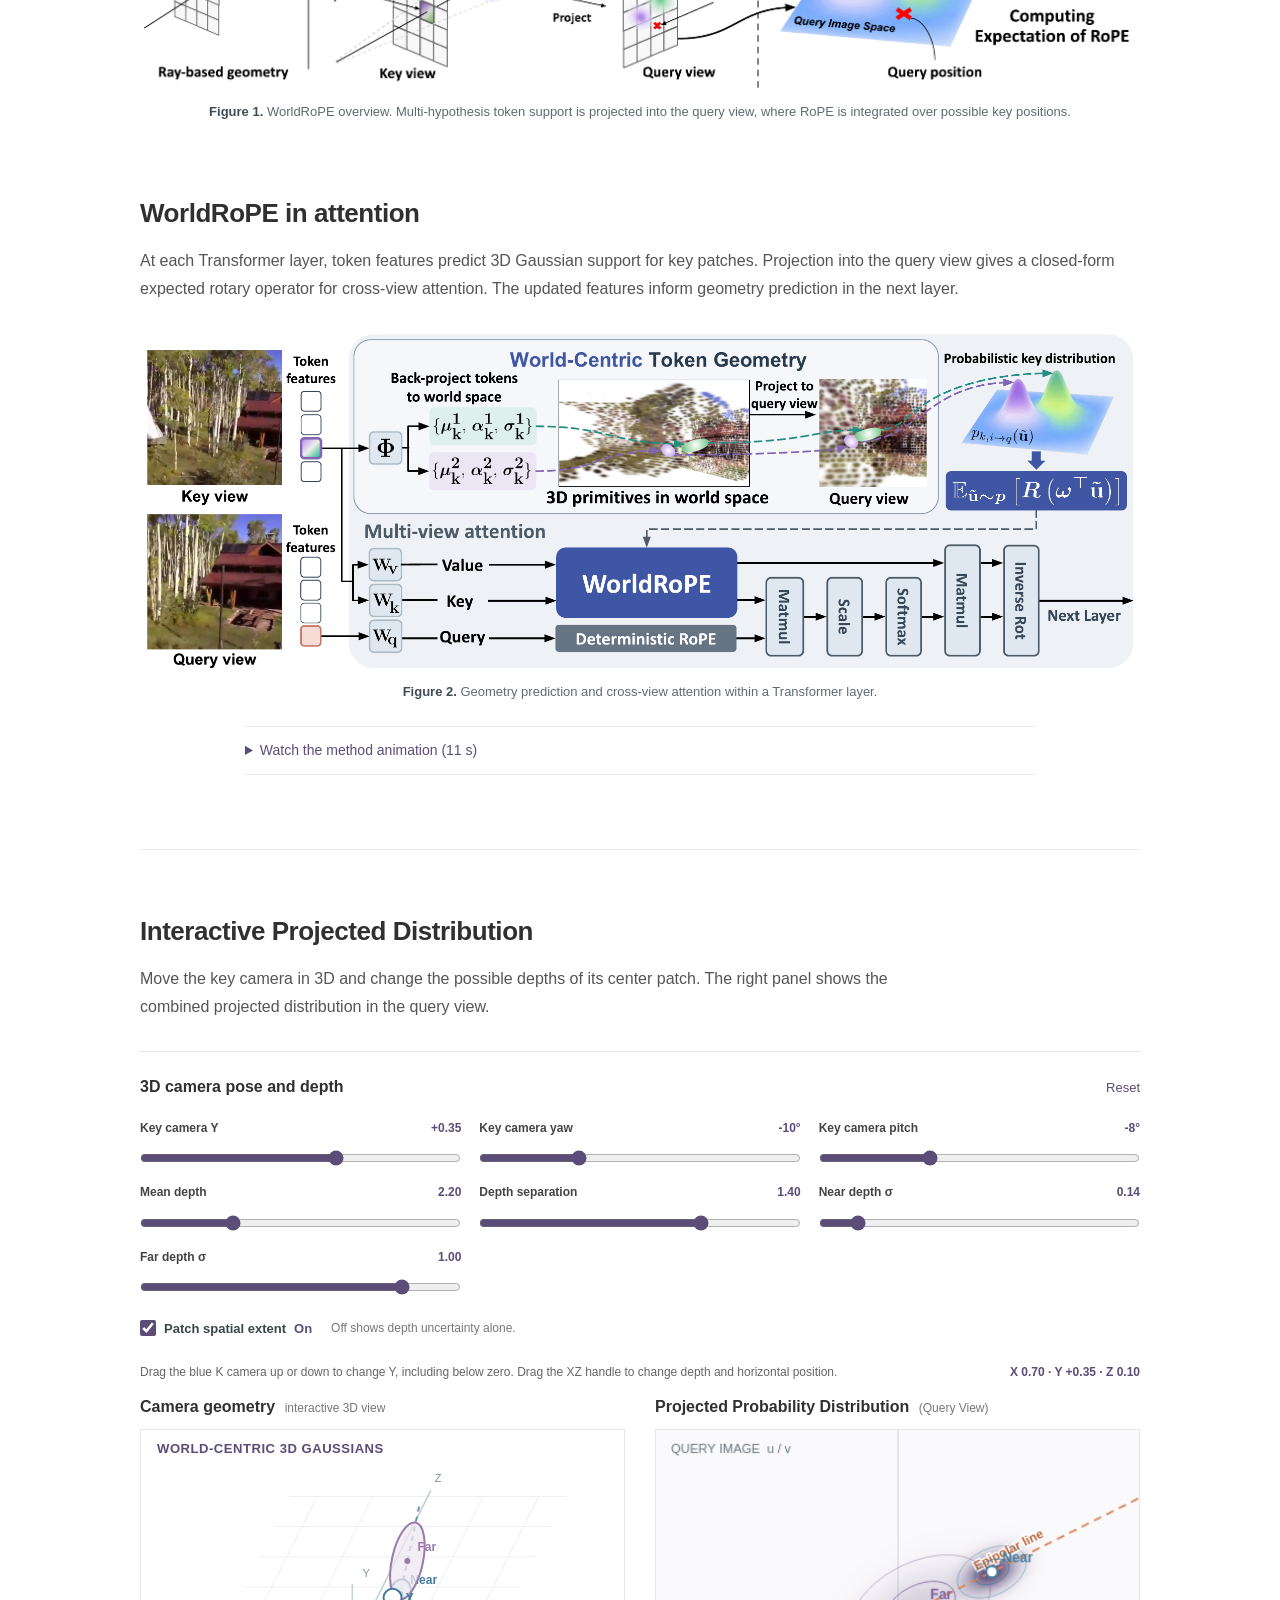
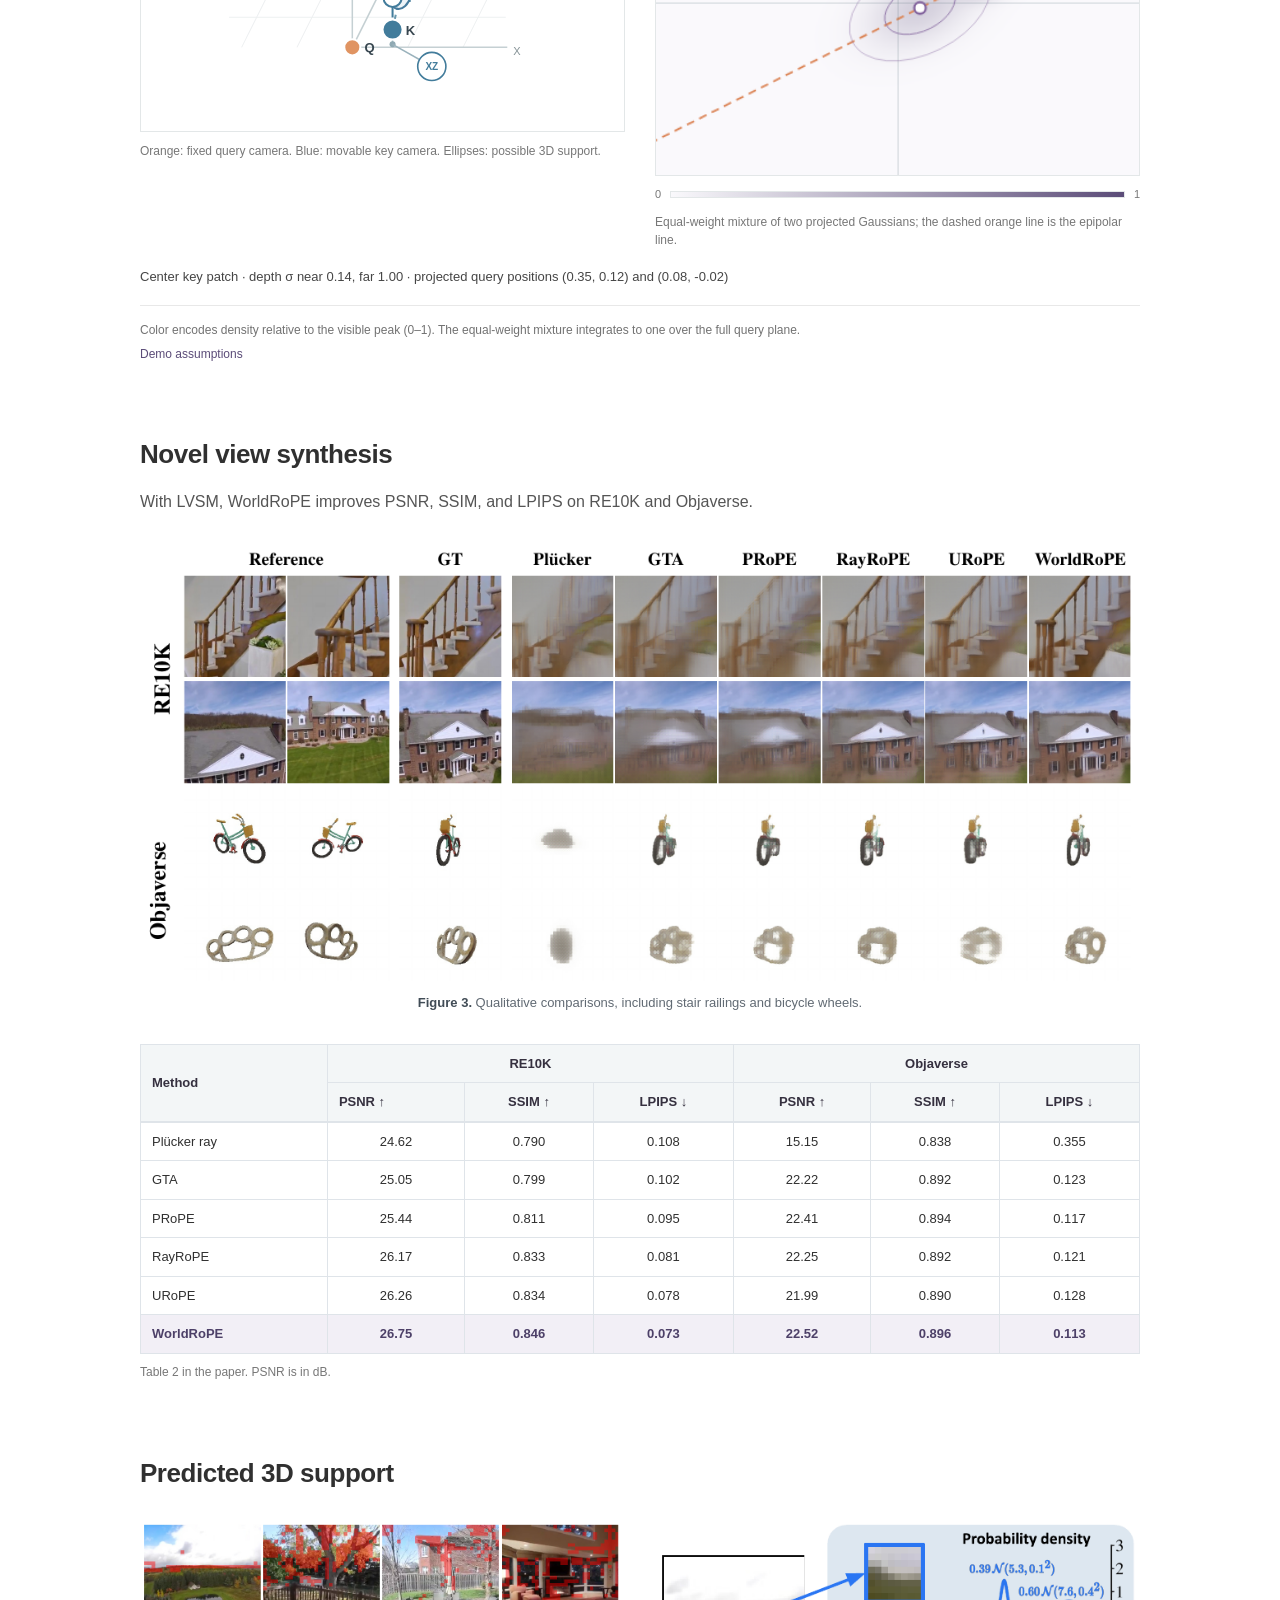
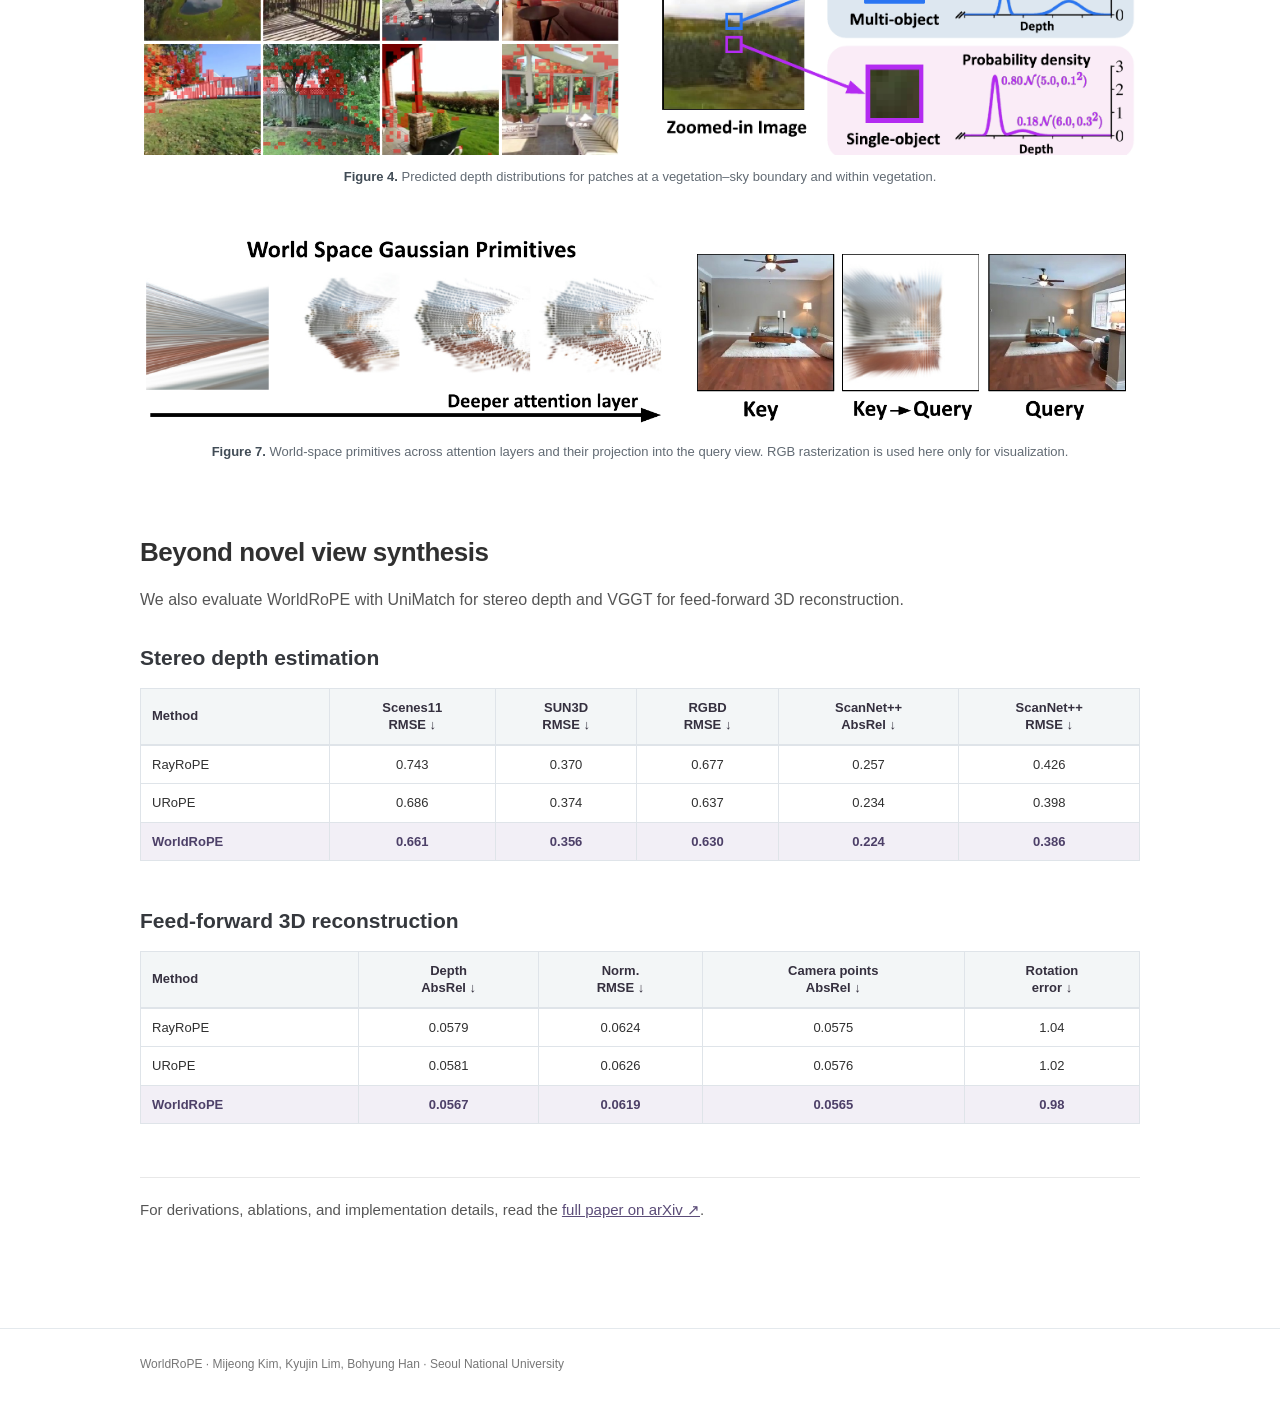
==== commit 6726213d: "Link project page code button to repository" ====
--- a/index_commercial.html
+++ b/index_commercial.html
@@ -24,7 +24,7 @@
         <p class="identity-status">Under Review</p>
         <div class="identity-links">
           <a href="https://arxiv.org/abs/2610.16337" target="_blank" rel="noopener">arXiv ↗</a>
-          <a href="https://github.com/mjmjeong/WorldRoPE" target="_blank" rel="noopener">Code (coming soon) ↗</a>
+          <a href="https://github.com/mjmjeong/WorldRoPE" target="_blank" rel="noopener">Code ↗</a>
         </div>
       </div>
       <div class="commercial-hero page-width">
--- a/styles.css
+++ b/styles.css
@@ -22,11 +22,9 @@
 .affiliation{margin:0 0 4px;font-size:1rem;color:#666;line-height:1.45}
 .hero-purpose{max-width:700px;margin:0 auto 22px;color:#4a5158;font-size:17px;line-height:1.55}
 .venue{font-size:.97rem;font-weight:400;color:#727981;margin:0 0 25px}
+.paper-links{display:flex;justify-content:center;flex-wrap:wrap;gap:10px}
 .paper-button{display:inline-block;padding:9px 20px;border-radius:999px;background:#343434;color:#fff;font-size:.95rem;font-weight:600;text-decoration:none;line-height:1.3}
 .paper-button:hover{background:#1c1c1c;color:#fff}
-.paper-links{display:flex;justify-content:center;align-items:center;gap:10px;flex-wrap:wrap}
-.paper-button-secondary{background:#fff;color:#343434;border:1px solid #cfd5da}
-.paper-button-secondary:hover{background:#f4f6f7;color:#1c1c1c}
 .tldr-line{max-width:1100px;margin:0 auto;padding:19px 20px 32px;text-align:center;font-size:clamp(22px,2.6vw,31px);line-height:1.3;letter-spacing:-.025em;white-space:nowrap}
 .tldr-line strong{font-weight:700}
 .tldr-line em{font-style:italic;color:var(--accent);font-weight:600}
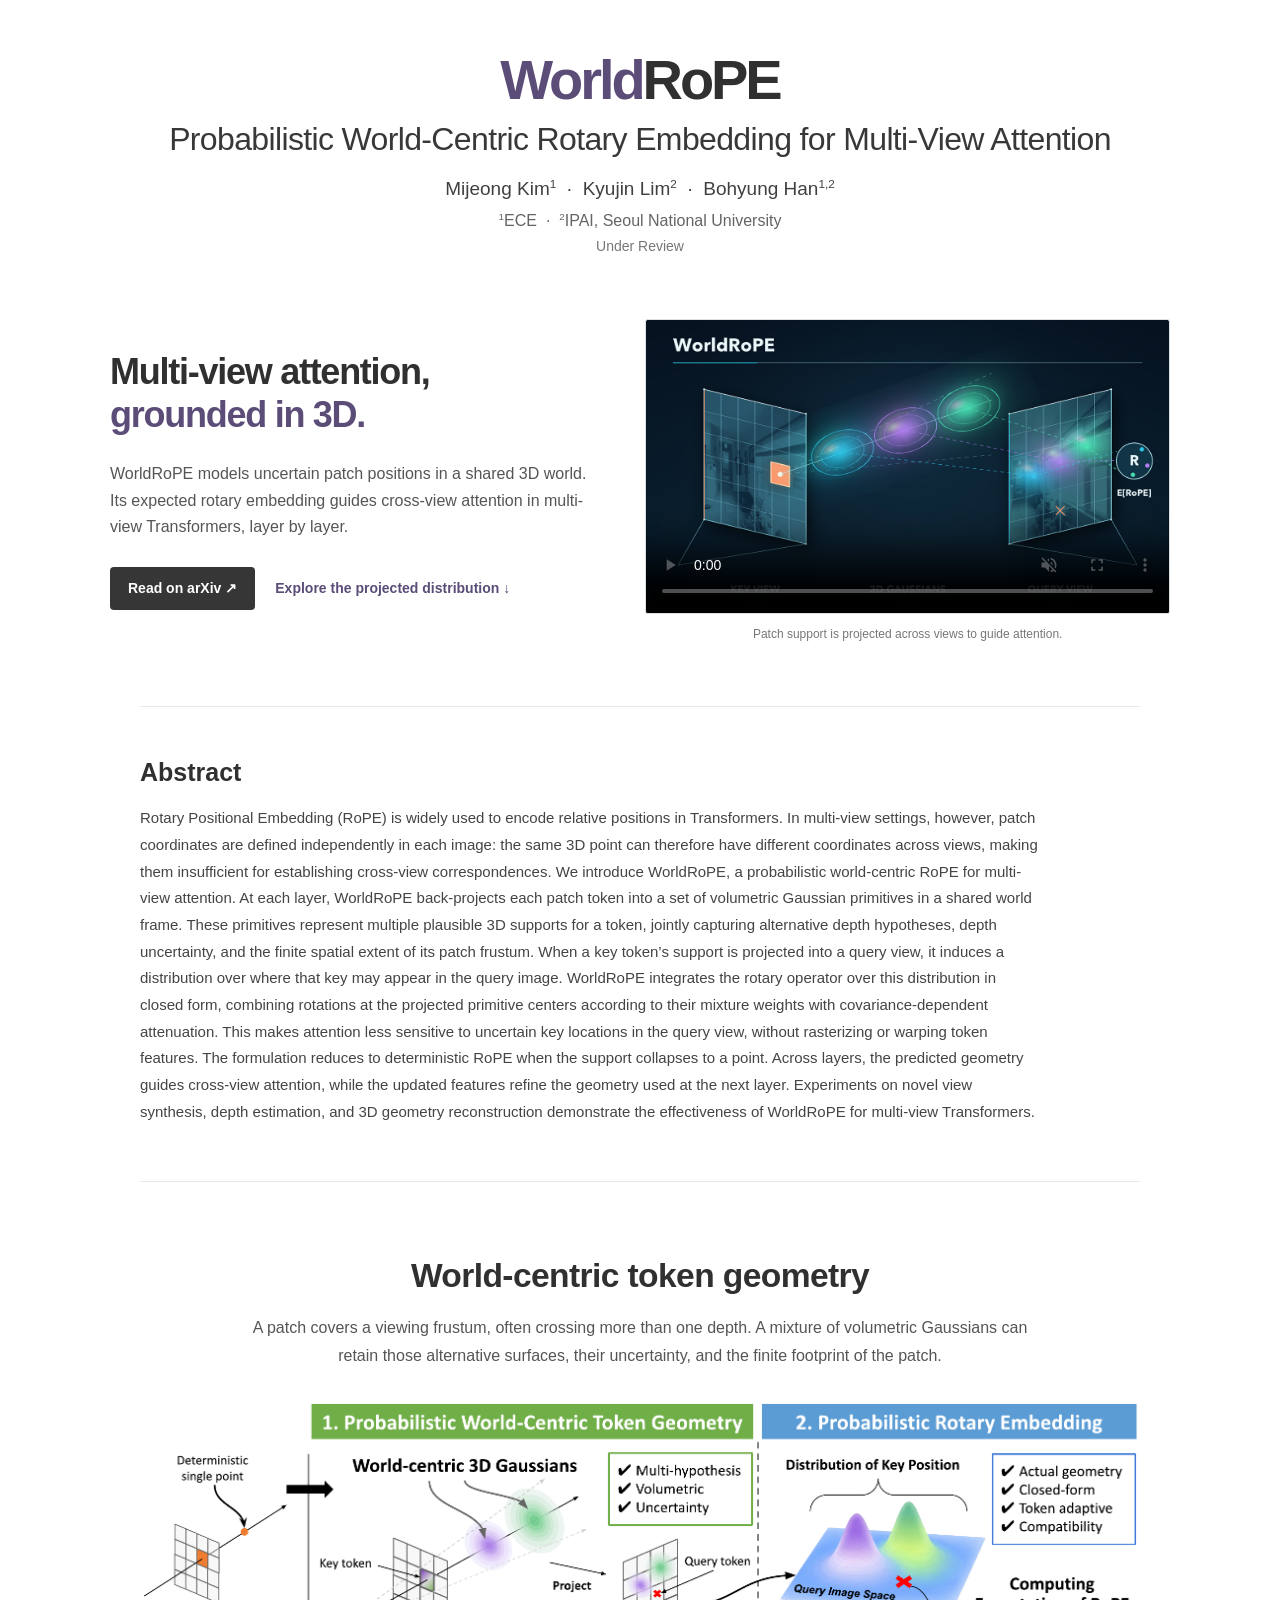
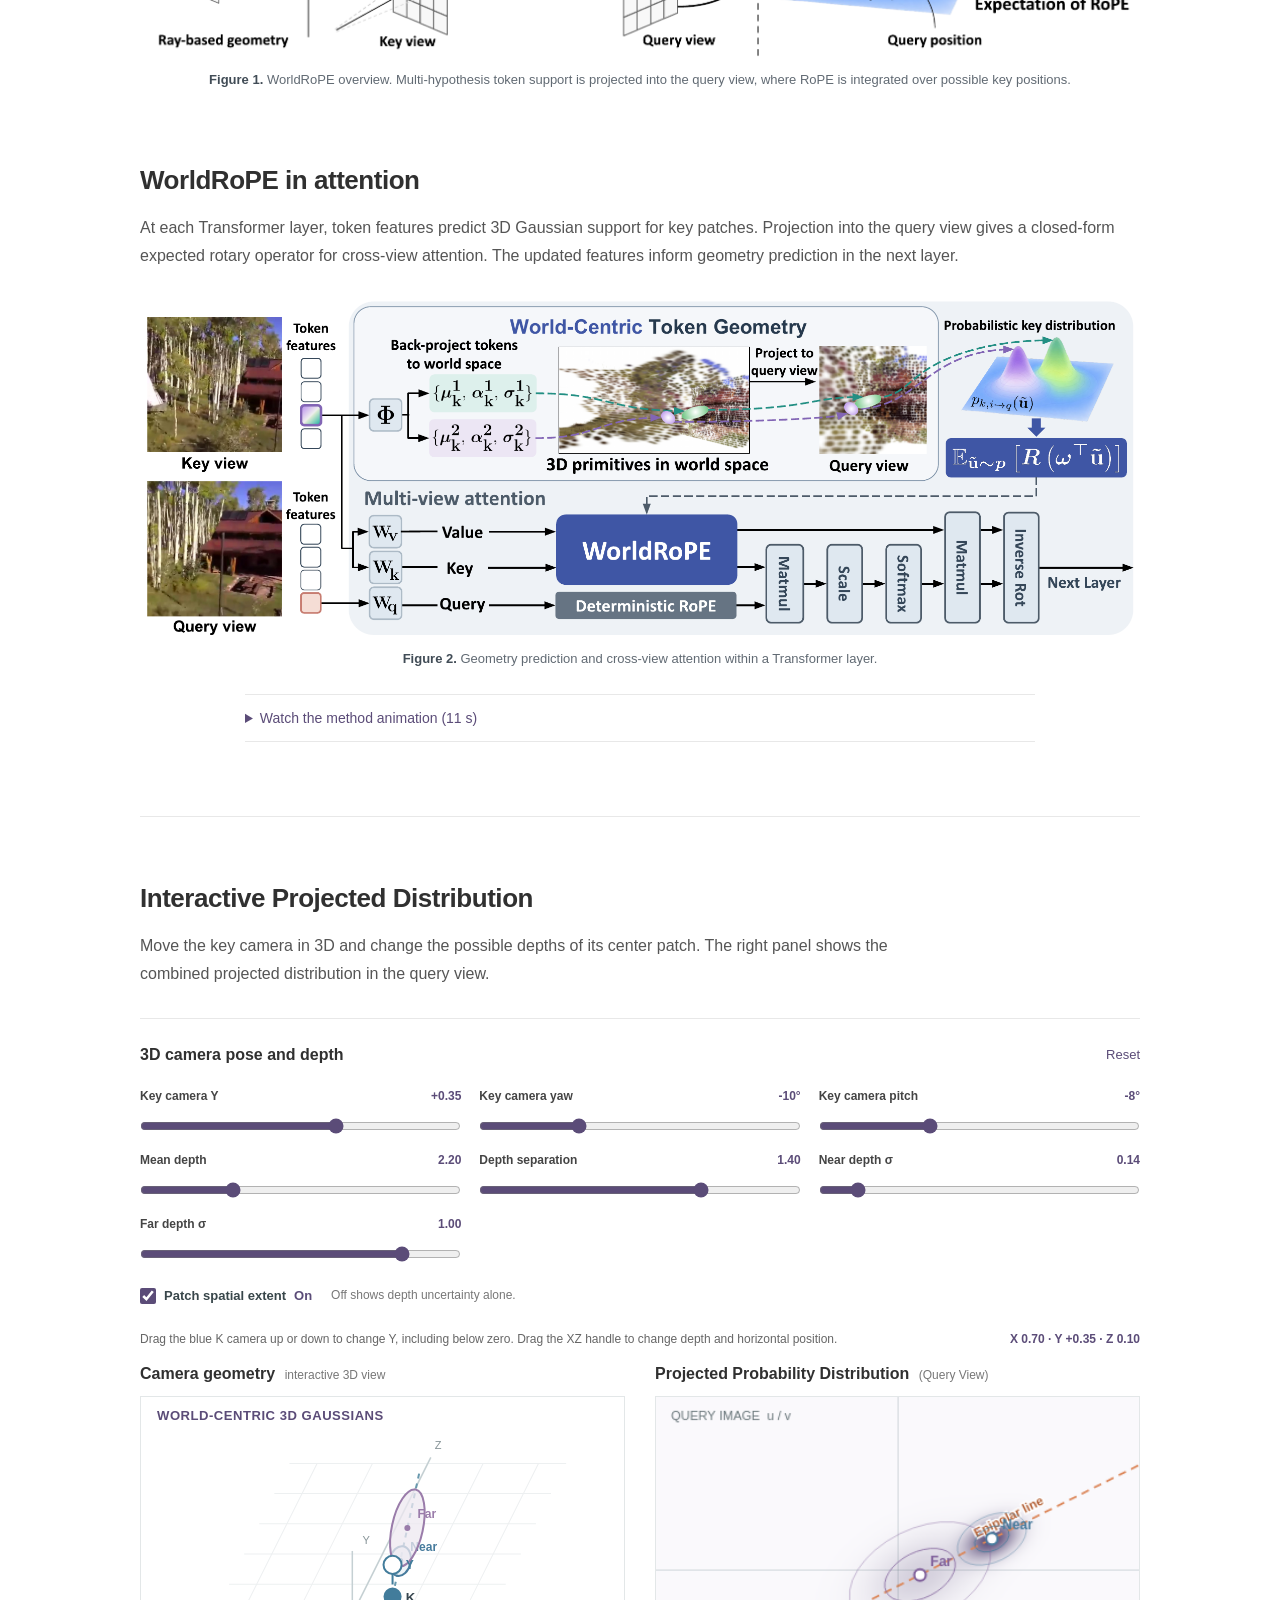
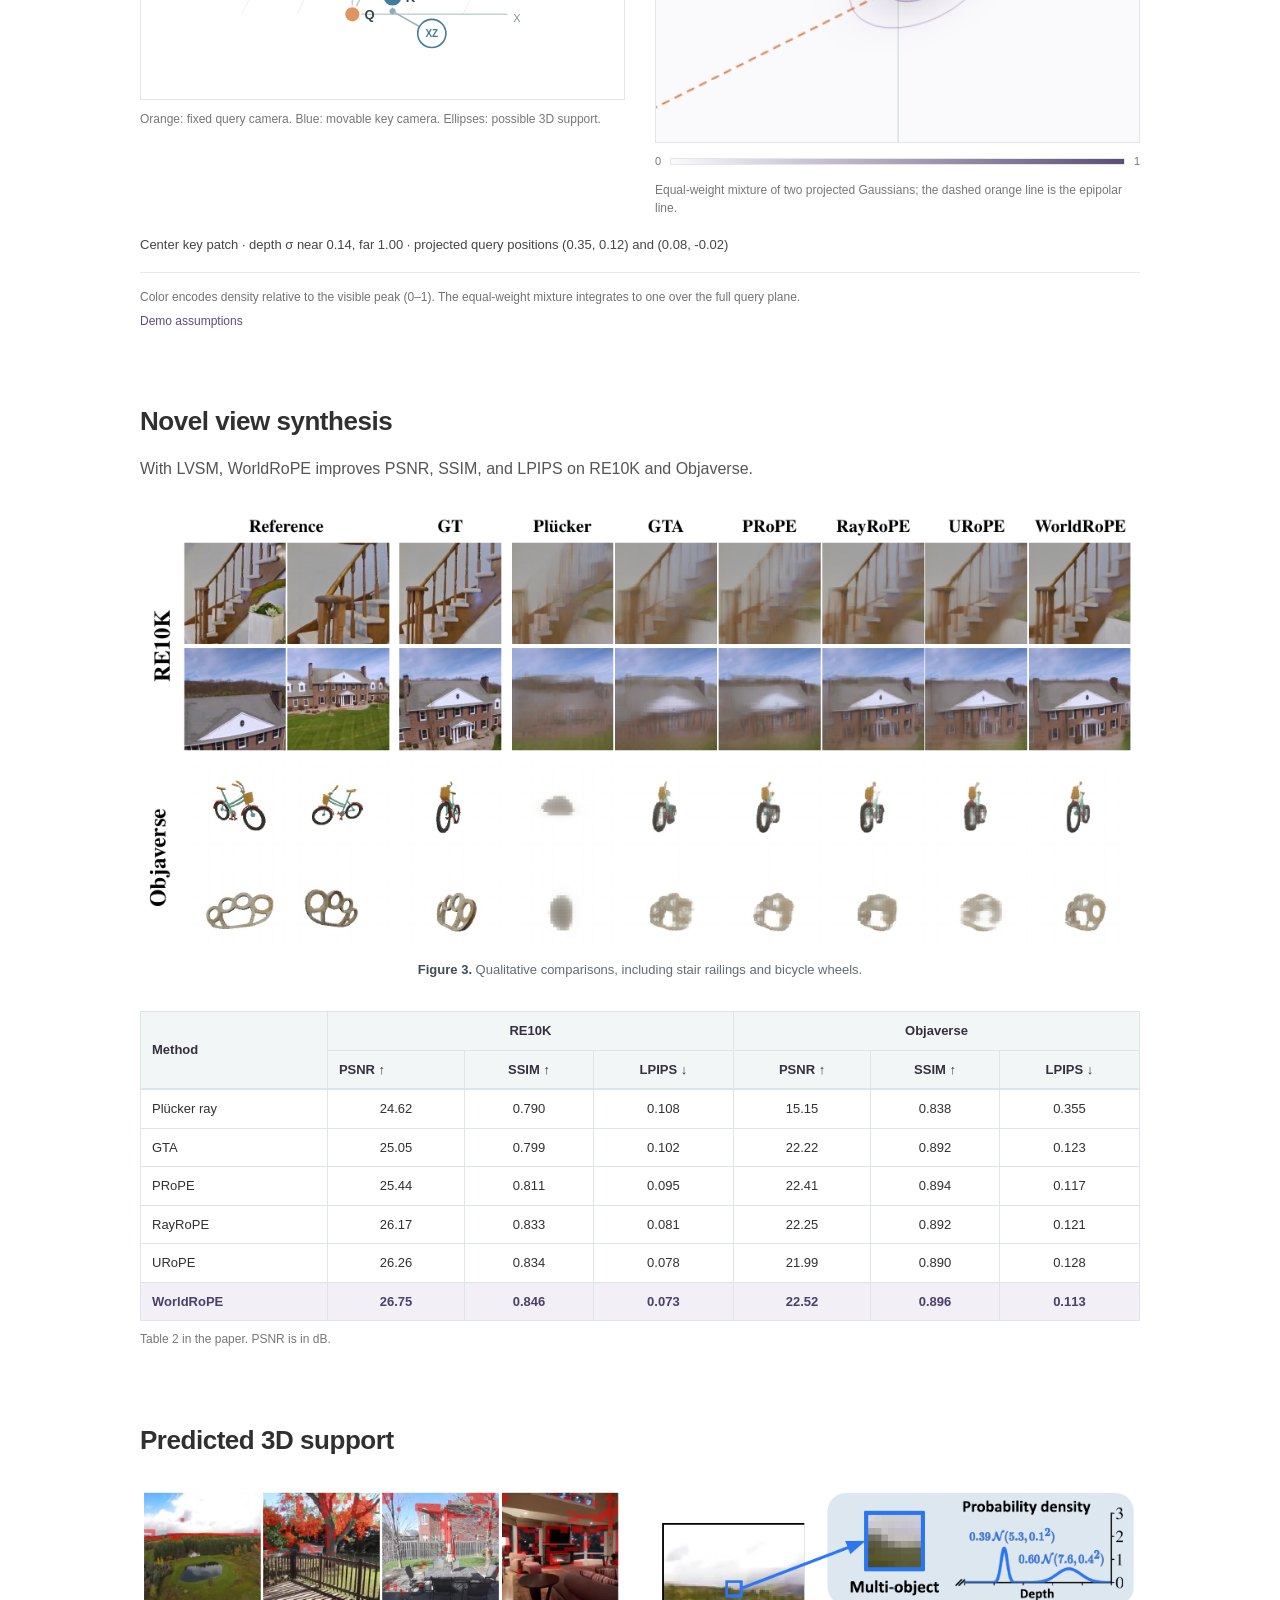
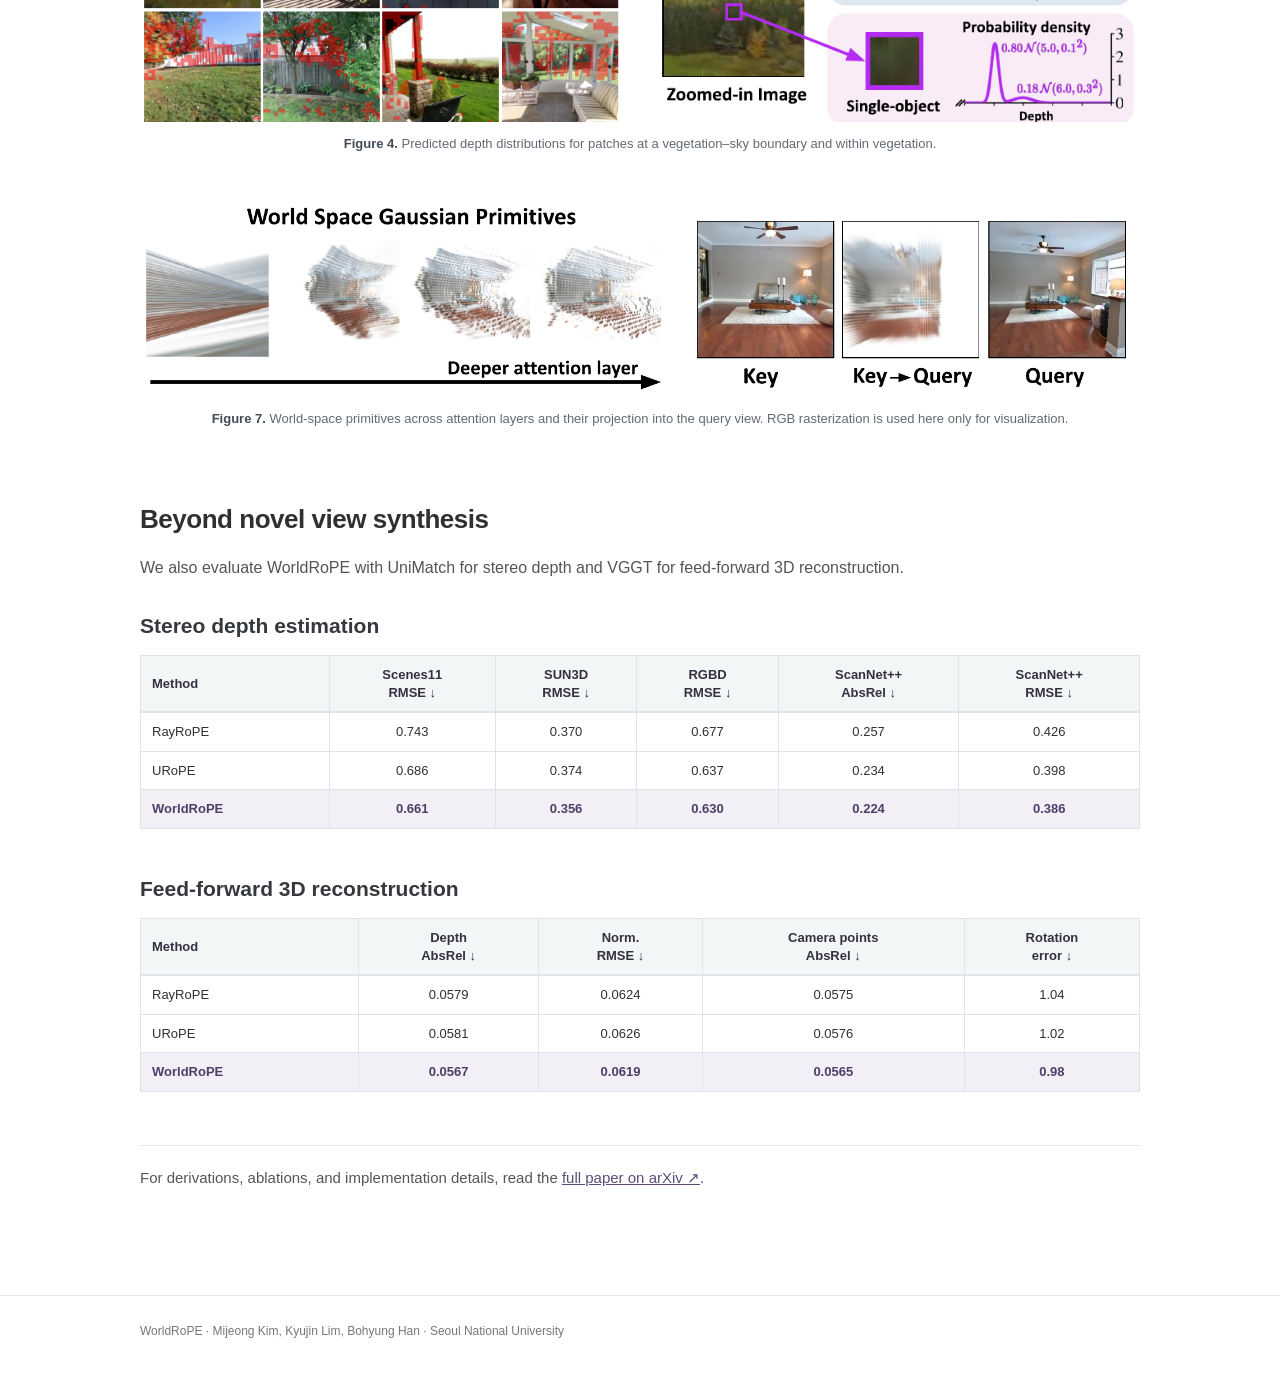
==== commit 9ba74ea2: "Move paper buttons to hero actions" ====
--- a/index_commercial.html
+++ b/index_commercial.html
@@ -22,10 +22,6 @@
         <p class="identity-authors"><a href="https://mjmjeong.github.io/" target="_blank" rel="noopener">Mijeong Kim<sup>1</sup></a> &nbsp;·&nbsp; Kyujin Lim<sup>2</sup> &nbsp;·&nbsp; <a href="https://cv.snu.ac.kr/index.php/~bhhan/" target="_blank" rel="noopener">Bohyung Han<sup>1,2</sup></a></p>
         <p class="identity-affiliation"><sup>1</sup>ECE &nbsp;·&nbsp; <sup>2</sup>IPAI, Seoul National University</p>
         <p class="identity-status">Under Review</p>
-        <div class="identity-links">
-          <a href="https://arxiv.org/abs/2610.16337" target="_blank" rel="noopener">arXiv ↗</a>
-          <a href="https://github.com/mjmjeong/WorldRoPE" target="_blank" rel="noopener">Code ↗</a>
-        </div>
       </div>
       <div class="commercial-hero page-width">
         <div class="hero-copy">
--- a/styles-commercial.css
+++ b/styles-commercial.css
@@ -13,9 +13,6 @@
 .identity-affiliation{margin:5px 0 3px;color:#646464;font-size:clamp(14px,1.25vw,16px);line-height:1.5}
 .paper-identity sup{font-size:.62em;vertical-align:super;line-height:0}
 .identity-status{margin:0;color:#777;font-size:14px;line-height:1.5}
-.identity-links{display:flex;justify-content:center;gap:18px;margin-top:10px;font-size:14px;font-weight:600}
-.identity-links a{color:#343434;text-decoration:none}
-.identity-links a:hover{text-decoration:underline}
 .commercial-hero{display:grid;grid-template-columns:minmax(0,1fr) minmax(0,1.07fr);align-items:center;gap:45px;padding:62px 0 63px}
 .hero-copy h2{margin:0;max-width:560px;color:#303030;font-size:clamp(30px,3vw,36px);line-height:1.18;letter-spacing:-.035em;font-weight:700}
 .hero-copy h2 em{color:#5b4c78;font-style:normal}
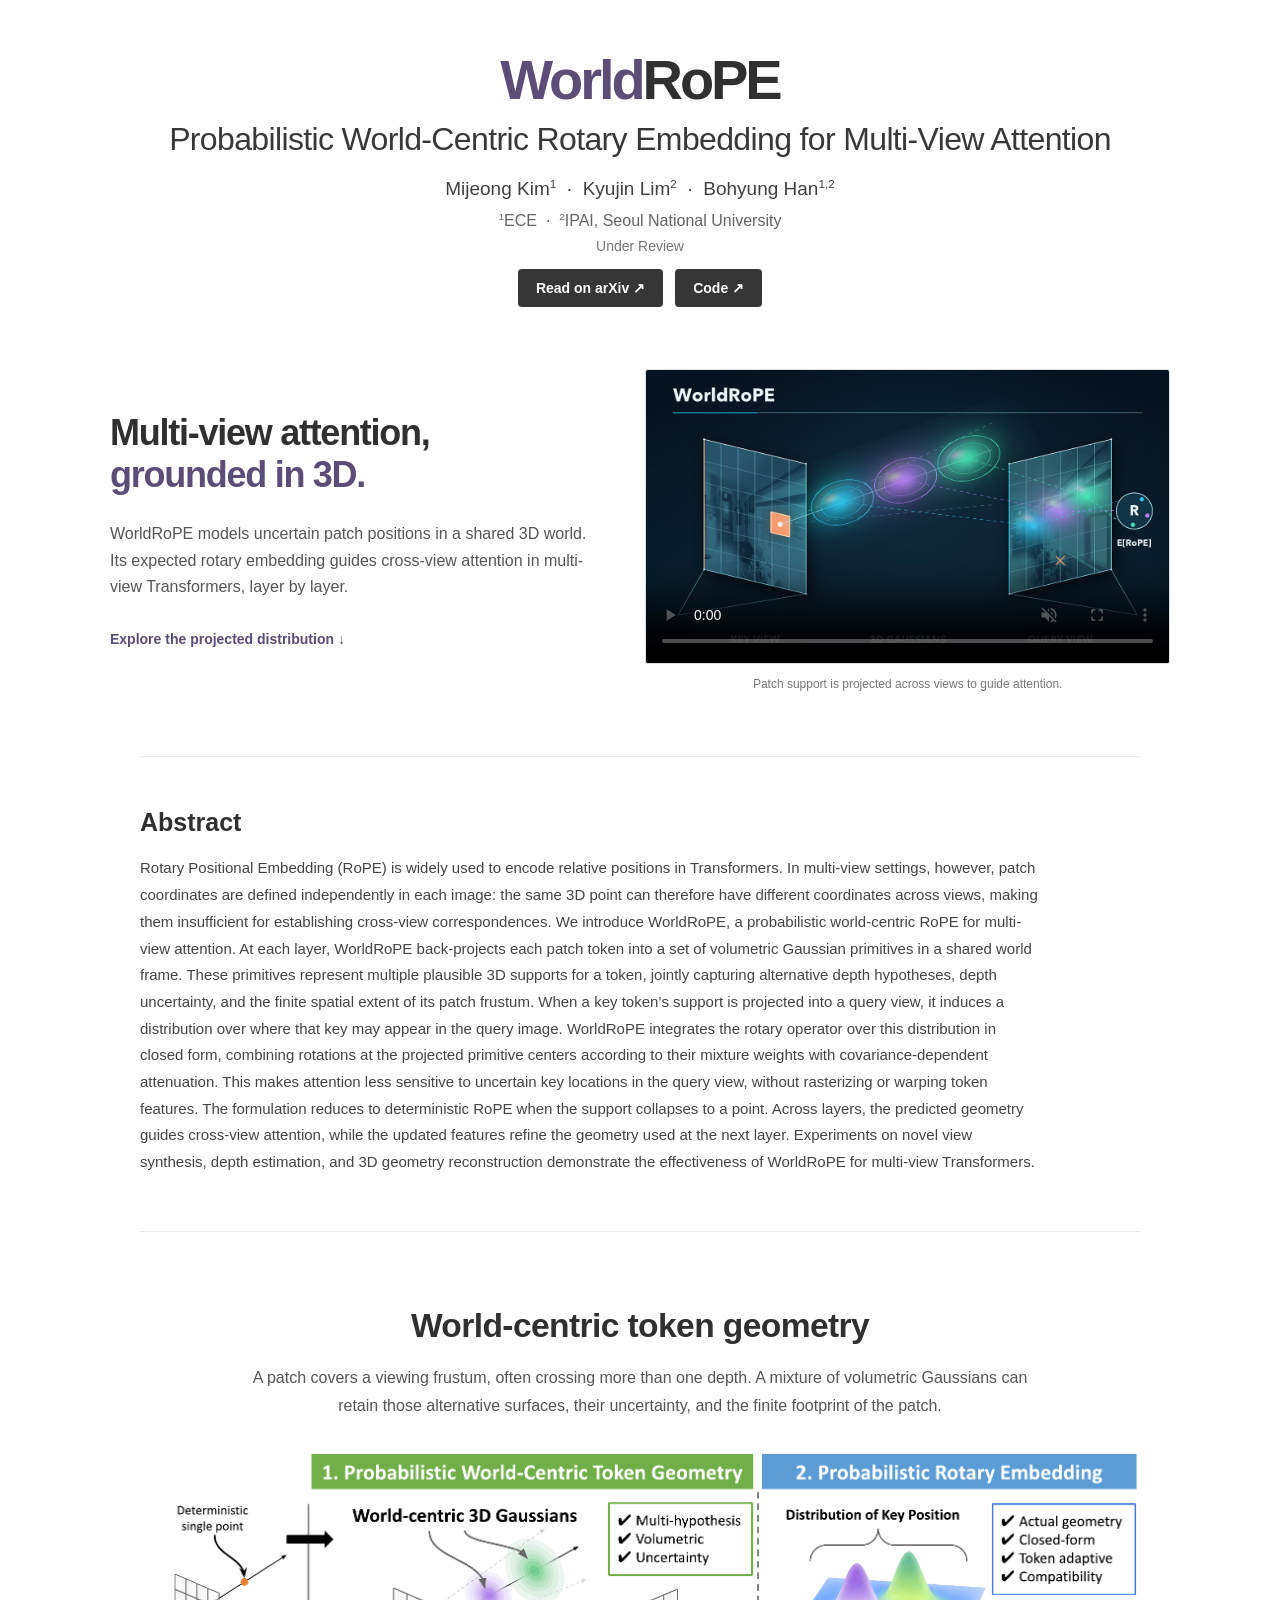
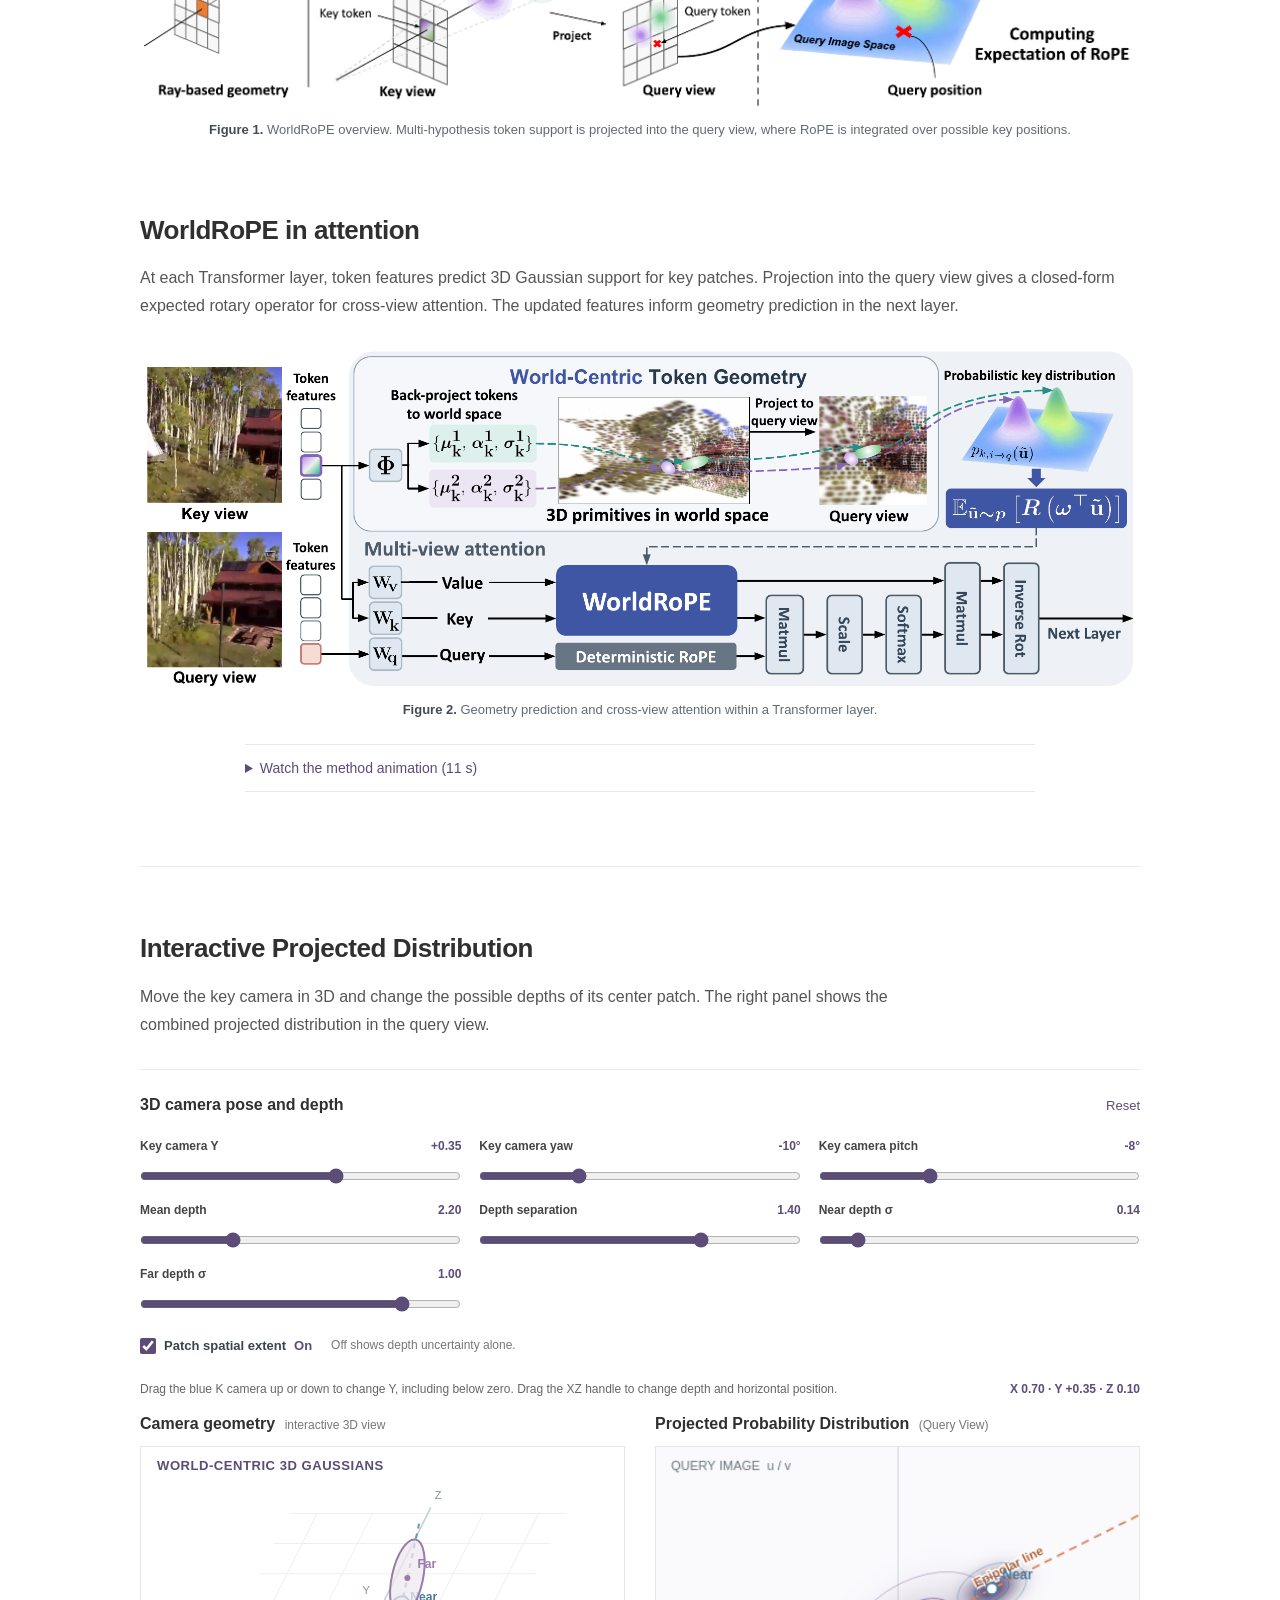
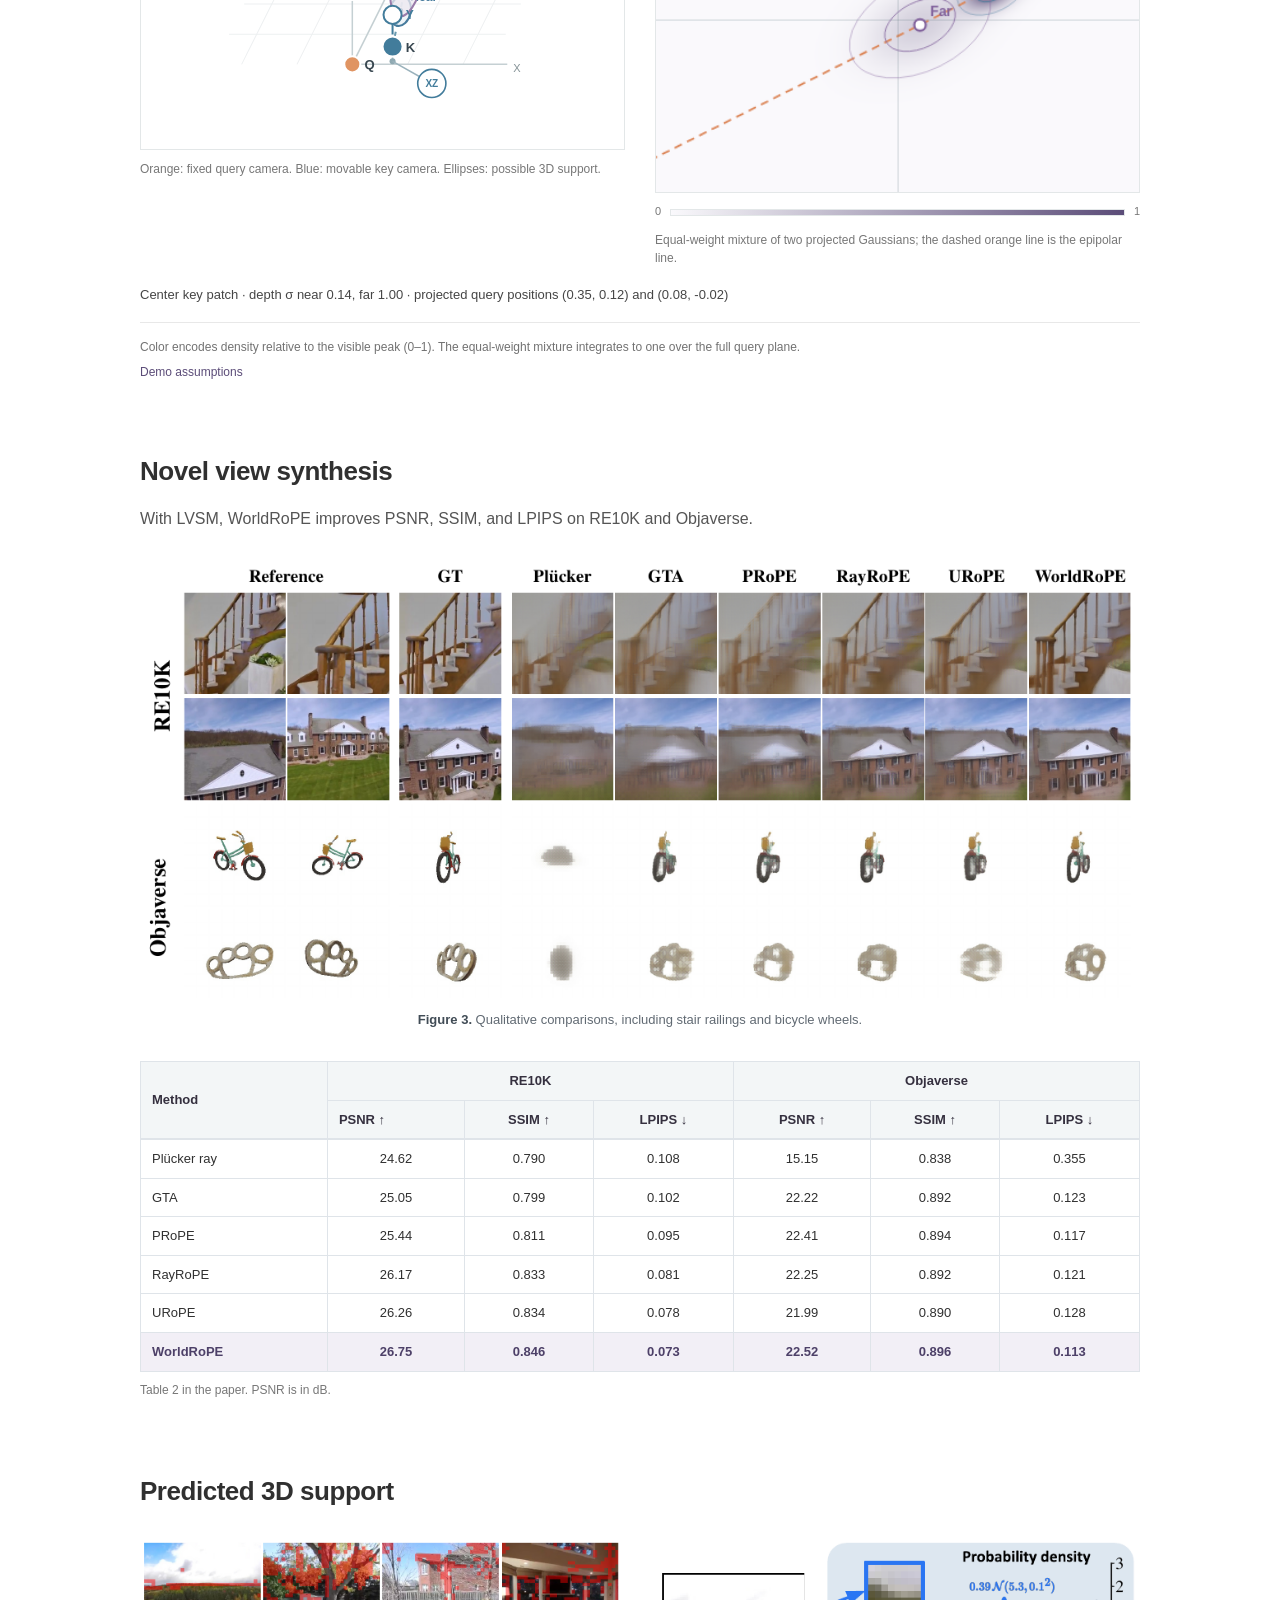
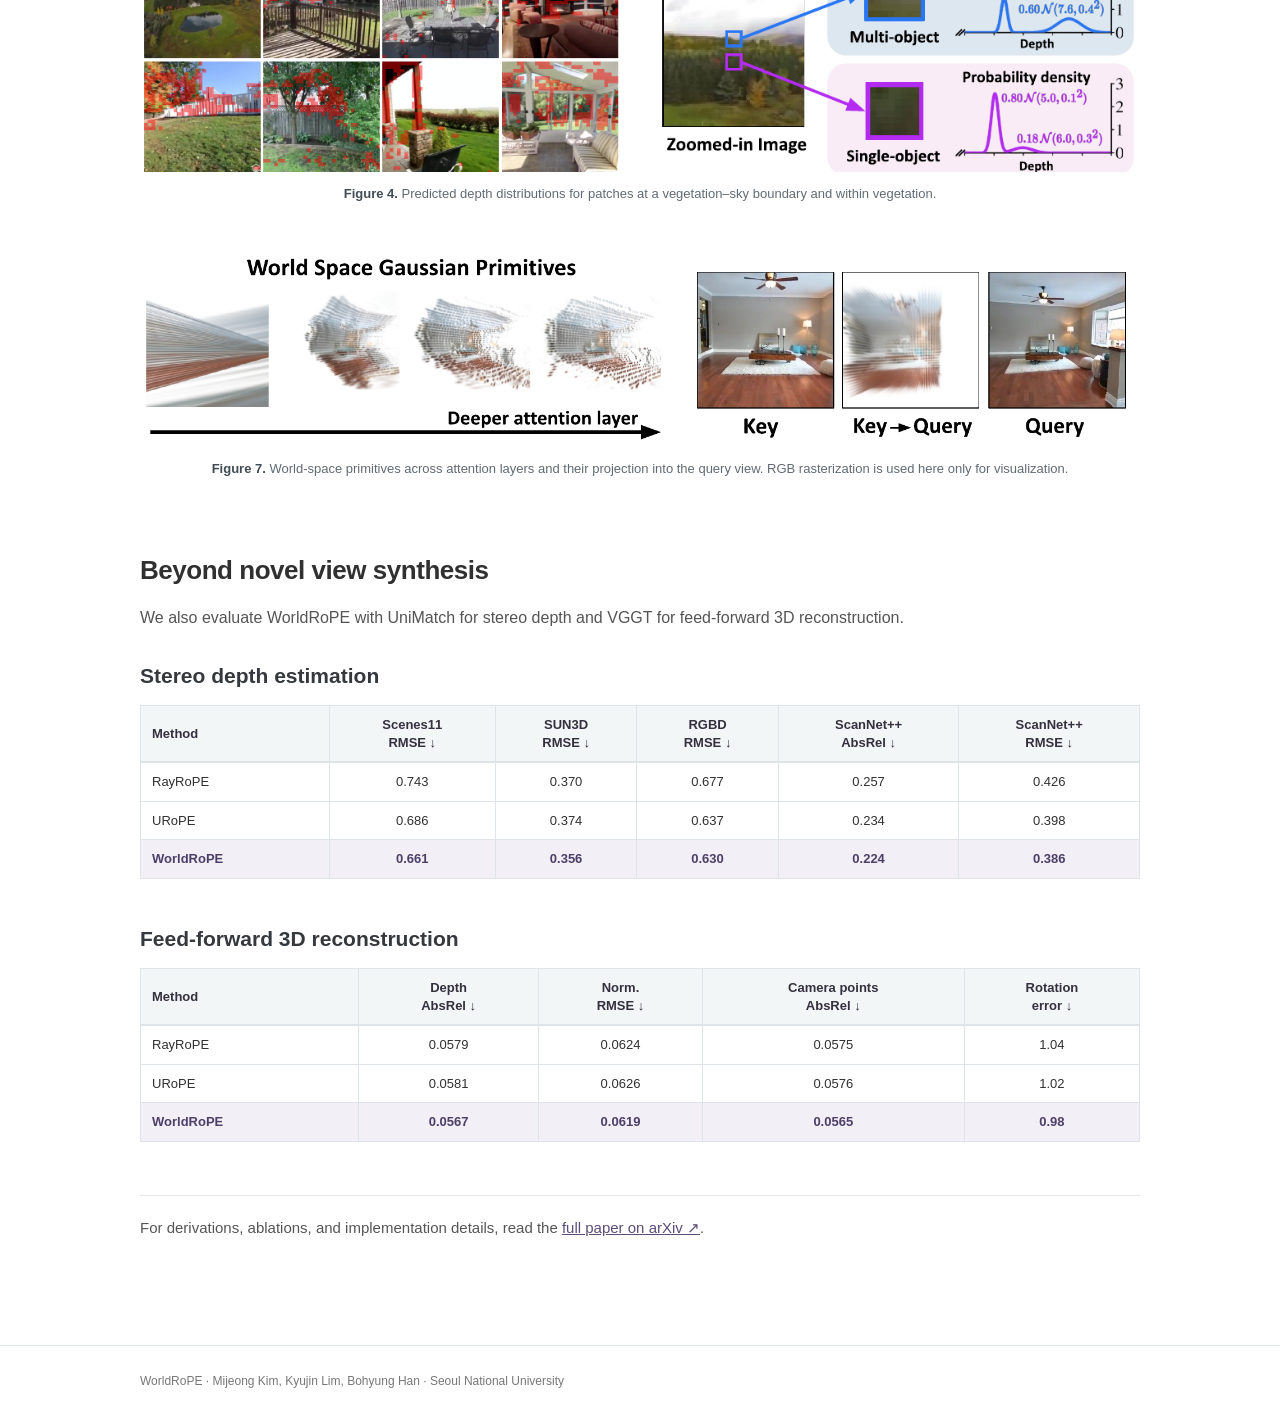
==== commit 63585cc9: "Place paper buttons below under review" ====
--- a/index_commercial.html
+++ b/index_commercial.html
@@ -22,12 +22,16 @@
         <p class="identity-authors"><a href="https://mjmjeong.github.io/" target="_blank" rel="noopener">Mijeong Kim<sup>1</sup></a> &nbsp;·&nbsp; Kyujin Lim<sup>2</sup> &nbsp;·&nbsp; <a href="https://cv.snu.ac.kr/index.php/~bhhan/" target="_blank" rel="noopener">Bohyung Han<sup>1,2</sup></a></p>
         <p class="identity-affiliation"><sup>1</sup>ECE &nbsp;·&nbsp; <sup>2</sup>IPAI, Seoul National University</p>
         <p class="identity-status">Under Review</p>
+        <div class="identity-links">
+          <a href="https://arxiv.org/abs/2610.16337" target="_blank" rel="noopener">Read on arXiv ↗</a>
+          <a href="https://github.com/mjmjeong/WorldRoPE" target="_blank" rel="noopener">Code ↗</a>
+        </div>
       </div>
       <div class="commercial-hero page-width">
         <div class="hero-copy">
           <h2>Multi-view attention,<br><em>grounded in 3D.</em></h2>
           <p class="hero-lead">WorldRoPE models uncertain patch positions in a shared 3D world. Its expected rotary embedding guides cross-view attention in multi-view Transformers, layer by layer.</p>
-          <div class="hero-actions"><a class="primary-action" href="https://arxiv.org/abs/2610.16337" target="_blank" rel="noopener">Read on arXiv ↗</a><a class="secondary-action" href="#attention-demo">Explore the projected distribution ↓</a></div>
+          <div class="hero-actions"><a class="secondary-action" href="#attention-demo">Explore the projected distribution ↓</a></div>
         </div>
         <figure class="commercial-media">
           <video autoplay muted loop playsinline controls poster="assets/hero-poster.png" aria-label="WorldRoPE animation showing key-view token support projected into query-view attention"><source src="assets/hero.mp4" type="video/mp4">Your browser does not support embedded video.</video>
--- a/styles-commercial.css
+++ b/styles-commercial.css
@@ -13,6 +13,9 @@
 .identity-affiliation{margin:5px 0 3px;color:#646464;font-size:clamp(14px,1.25vw,16px);line-height:1.5}
 .paper-identity sup{font-size:.62em;vertical-align:super;line-height:0}
 .identity-status{margin:0;color:#777;font-size:14px;line-height:1.5}
+.identity-links{display:flex;justify-content:center;gap:12px;flex-wrap:wrap;margin-top:12px}
+.identity-links a{display:inline-block;padding:10px 18px;border-radius:4px;background:#363636;color:#fff!important;text-decoration:none;font-size:14px;font-weight:600;line-height:1.3}
+.identity-links a:hover{background:#222}
 .commercial-hero{display:grid;grid-template-columns:minmax(0,1fr) minmax(0,1.07fr);align-items:center;gap:45px;padding:62px 0 63px}
 .hero-copy h2{margin:0;max-width:560px;color:#303030;font-size:clamp(30px,3vw,36px);line-height:1.18;letter-spacing:-.035em;font-weight:700}
 .hero-copy h2 em{color:#5b4c78;font-style:normal}
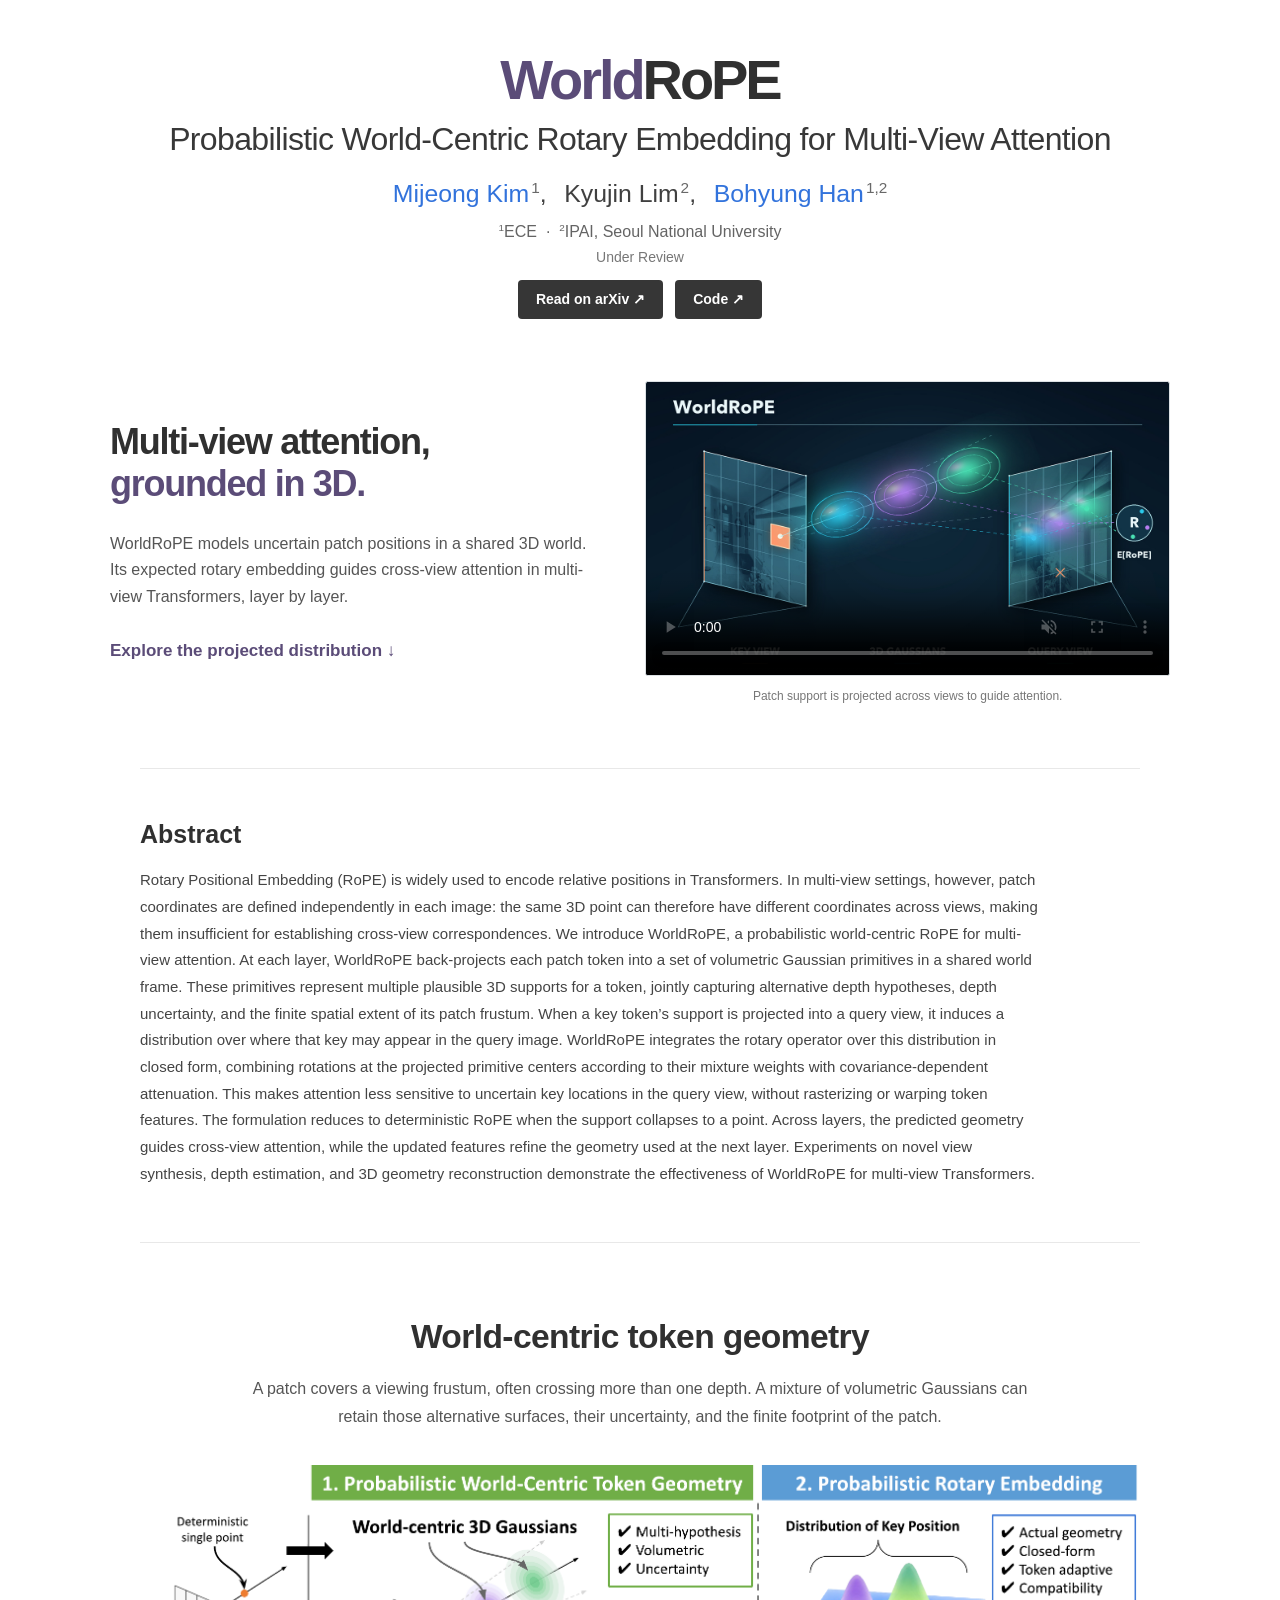
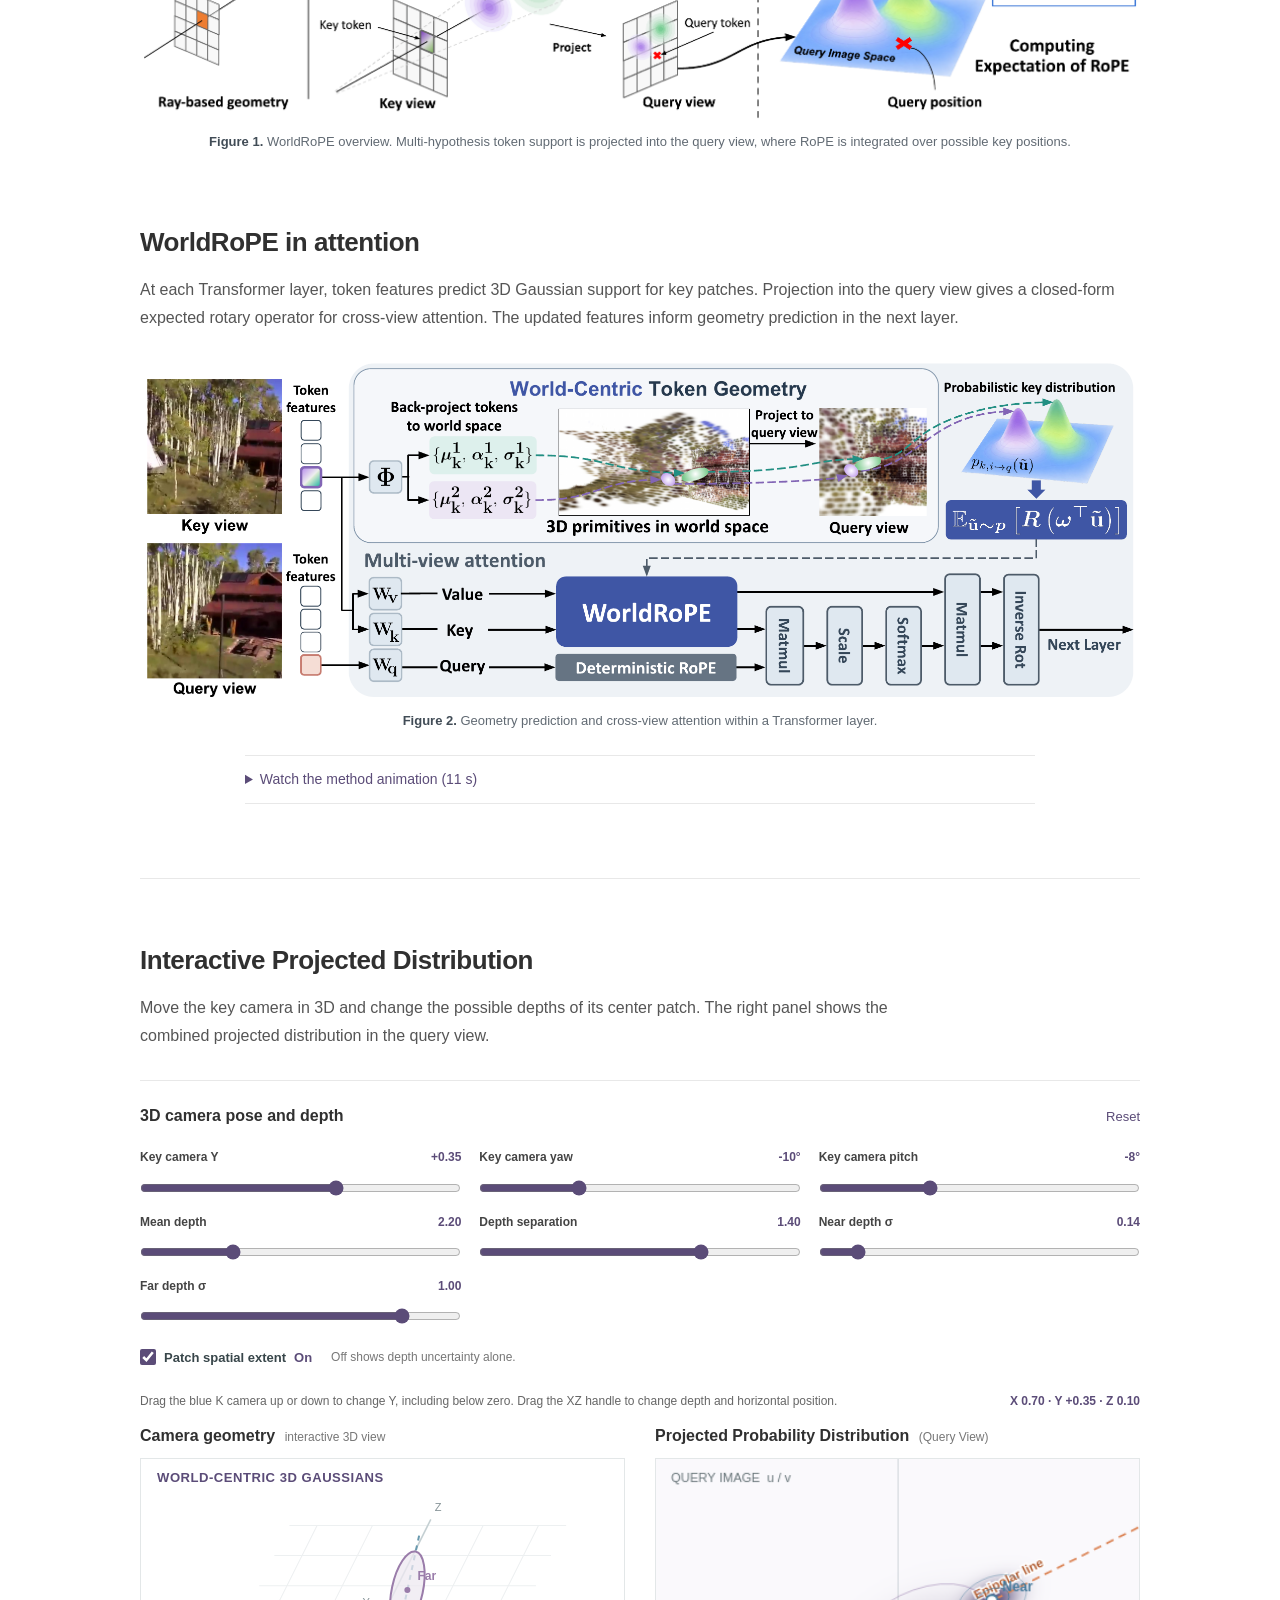
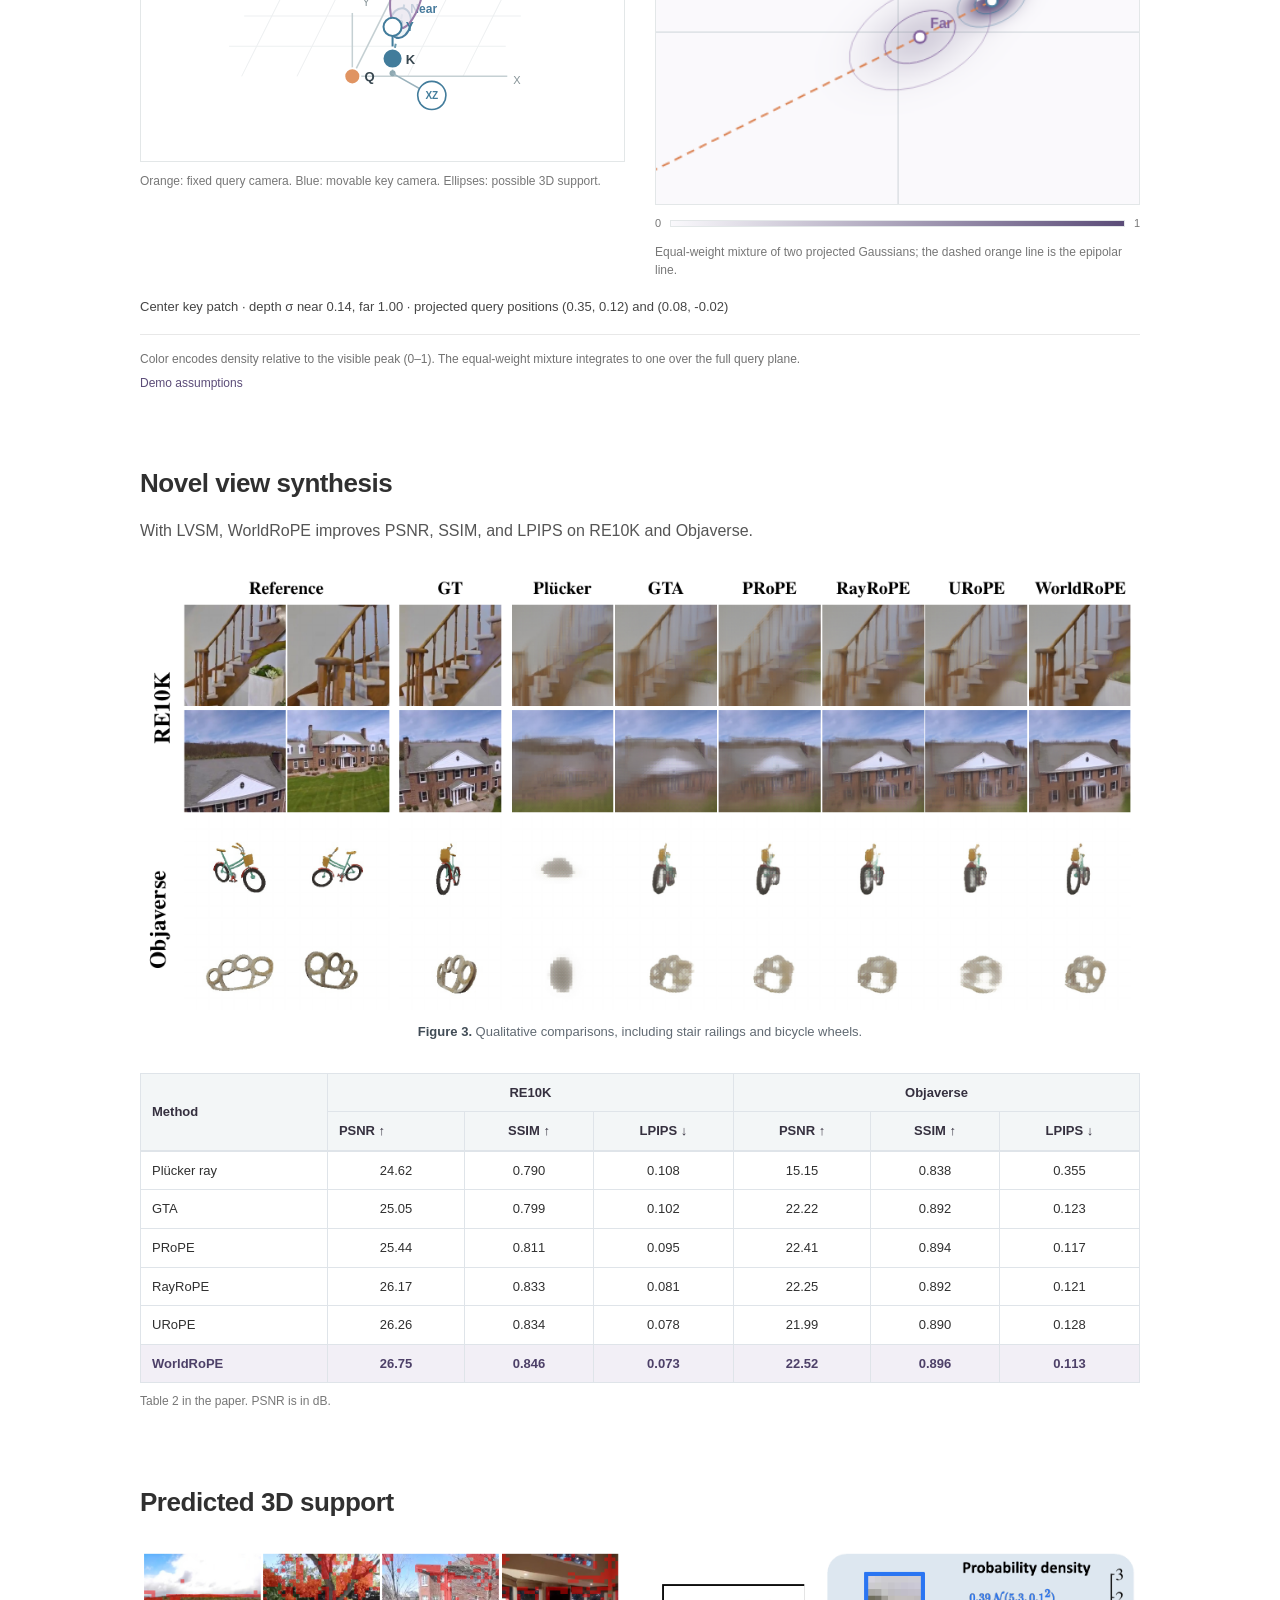
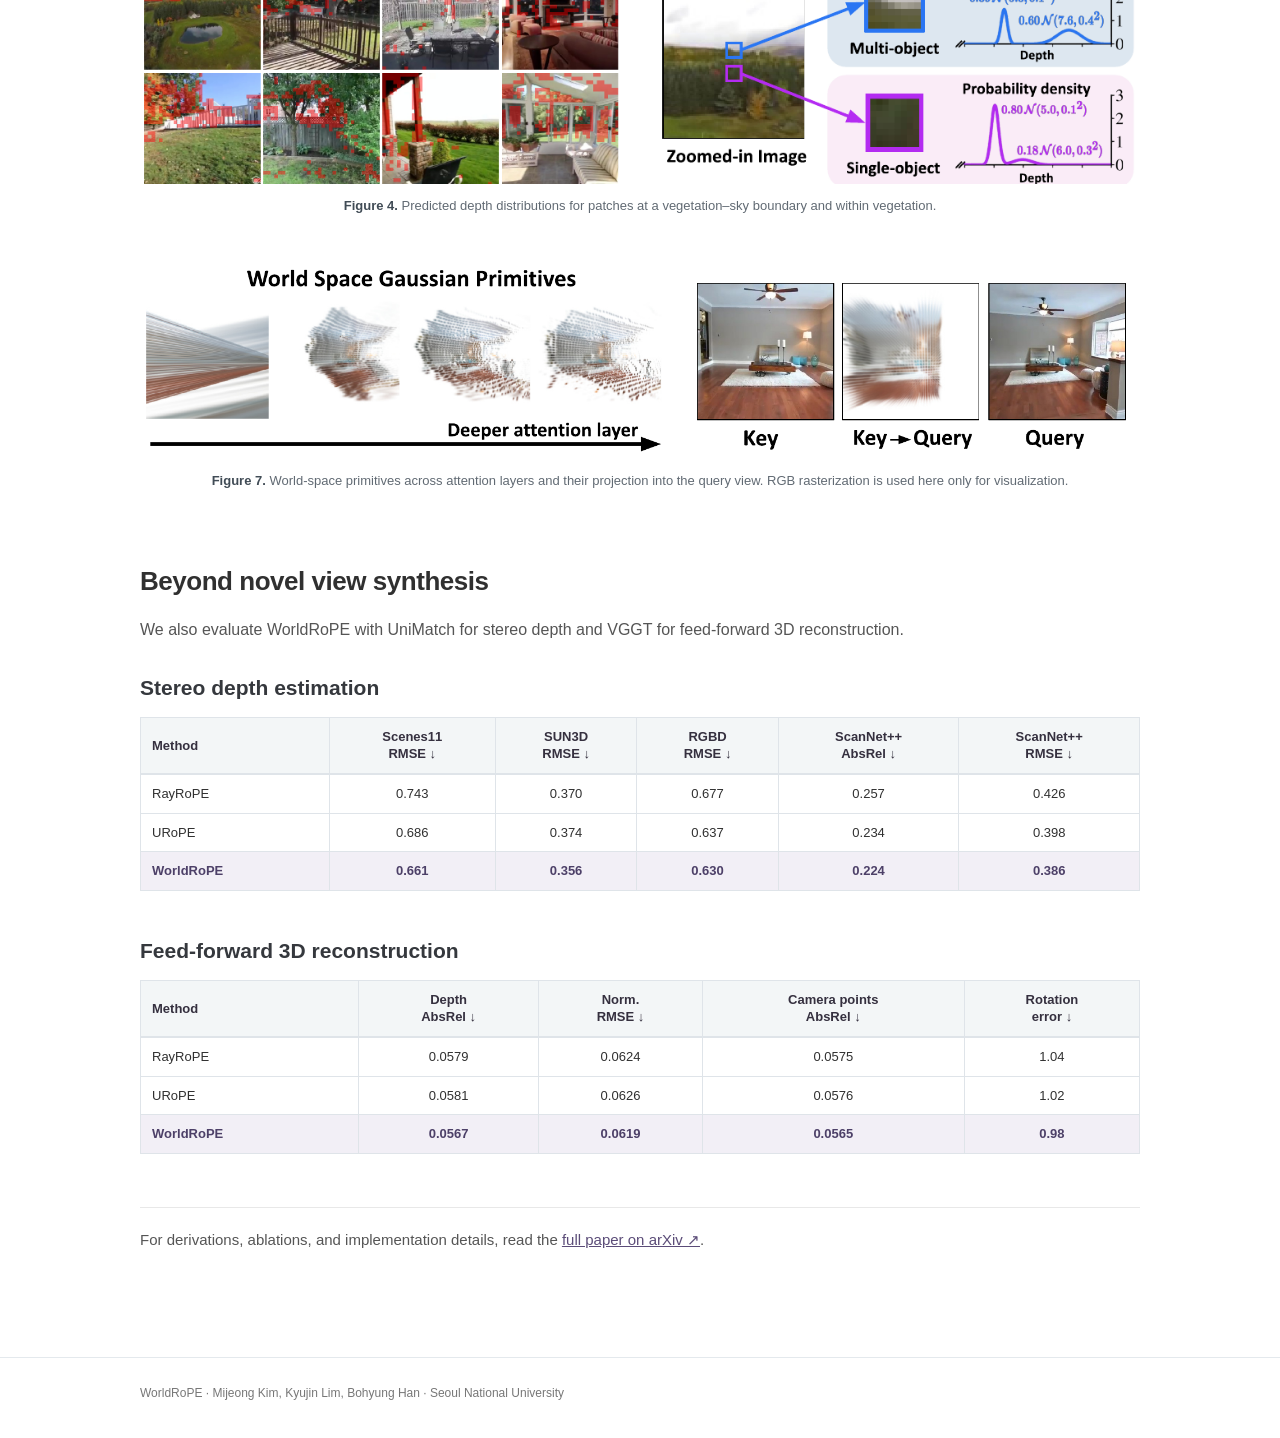
==== commit 86b64320: "Match author styling to AgentDreamer" ====
--- a/index_commercial.html
+++ b/index_commercial.html
@@ -19,7 +19,11 @@
       <div class="paper-identity page-width">
         <h1><span>World</span><em>RoPE</em></h1>
         <p class="identity-title">Probabilistic World-Centric Rotary Embedding for Multi-View Attention</p>
-        <p class="identity-authors"><a href="https://mjmjeong.github.io/" target="_blank" rel="noopener">Mijeong Kim<sup>1</sup></a> &nbsp;·&nbsp; Kyujin Lim<sup>2</sup> &nbsp;·&nbsp; <a href="https://cv.snu.ac.kr/index.php/~bhhan/" target="_blank" rel="noopener">Bohyung Han<sup>1,2</sup></a></p>
+        <p class="identity-authors">
+          <span><a href="https://mjmjeong.github.io/" target="_blank" rel="noopener">Mijeong Kim</a><sup>1</sup>,</span>
+          <span>Kyujin Lim<sup>2</sup>,</span>
+          <span><a href="https://cv.snu.ac.kr/index.php/~bhhan/" target="_blank" rel="noopener">Bohyung Han</a><sup>1,2</sup></span>
+        </p>
         <p class="identity-affiliation"><sup>1</sup>ECE &nbsp;·&nbsp; <sup>2</sup>IPAI, Seoul National University</p>
         <p class="identity-status">Under Review</p>
         <div class="identity-links">
--- a/styles-commercial.css
+++ b/styles-commercial.css
@@ -7,9 +7,10 @@
 .paper-identity h1 span{color:#5b4c78}
 .paper-identity h1 em{font-style:normal;color:#303030}
 .identity-title{max-width:960px;margin:10px auto 17px;color:#383838;font-size:clamp(24px,2.7vw,32px);font-weight:500;line-height:1.2;letter-spacing:-.02em}
-.identity-authors{margin:0;color:#404040;font-size:clamp(17px,1.5vw,19px);font-weight:500;line-height:1.5}
-.identity-authors a{color:inherit;text-decoration:none}
+.identity-authors{display:flex;justify-content:center;flex-wrap:wrap;gap:0 1.1rem;margin:0 0 8px;color:#404040;font-size:clamp(1.25rem,2.4vw,1.55rem);font-weight:500;line-height:1.5}
+.identity-authors a{color:#3273dc;text-decoration:none}
 .identity-authors a:hover,.identity-authors a:focus-visible{text-decoration:underline;text-underline-offset:.18em}
+.identity-authors sup{font-size:.57em;margin-left:2px;color:#686868}
 .identity-affiliation{margin:5px 0 3px;color:#646464;font-size:clamp(14px,1.25vw,16px);line-height:1.5}
 .paper-identity sup{font-size:.62em;vertical-align:super;line-height:0}
 .identity-status{margin:0;color:#777;font-size:14px;line-height:1.5}
@@ -21,7 +22,7 @@
 .hero-copy h2 em{color:#5b4c78;font-style:normal}
 .hero-lead{max-width:505px;margin:25px 0 0;color:#555;font-size:16px;line-height:1.65}
 .hero-actions{display:flex;align-items:center;gap:20px;flex-wrap:wrap;margin-top:27px}
-.hero-actions a{text-decoration:none;font-size:14px;font-weight:600}
+.hero-actions a{text-decoration:none;font-size:17px;font-weight:600}
 .primary-action{display:inline-block;padding:10px 18px;border-radius:4px;background:#363636;color:#fff!important}
 .primary-action:hover{background:#222}
 .secondary-action{color:var(--accent)!important}
@@ -88,7 +89,6 @@
  .paper-identity{padding-top:35px}
  .paper-identity h1{font-size:clamp(44px,11vw,56px)}
  .identity-title{margin:13px auto 19px;font-size:clamp(22px,5vw,27px)}
- .identity-authors{font-size:16px}
  .identity-affiliation{font-size:14px}
  .identity-status{font-size:14px}
  .commercial-hero{padding:50px 0 44px}
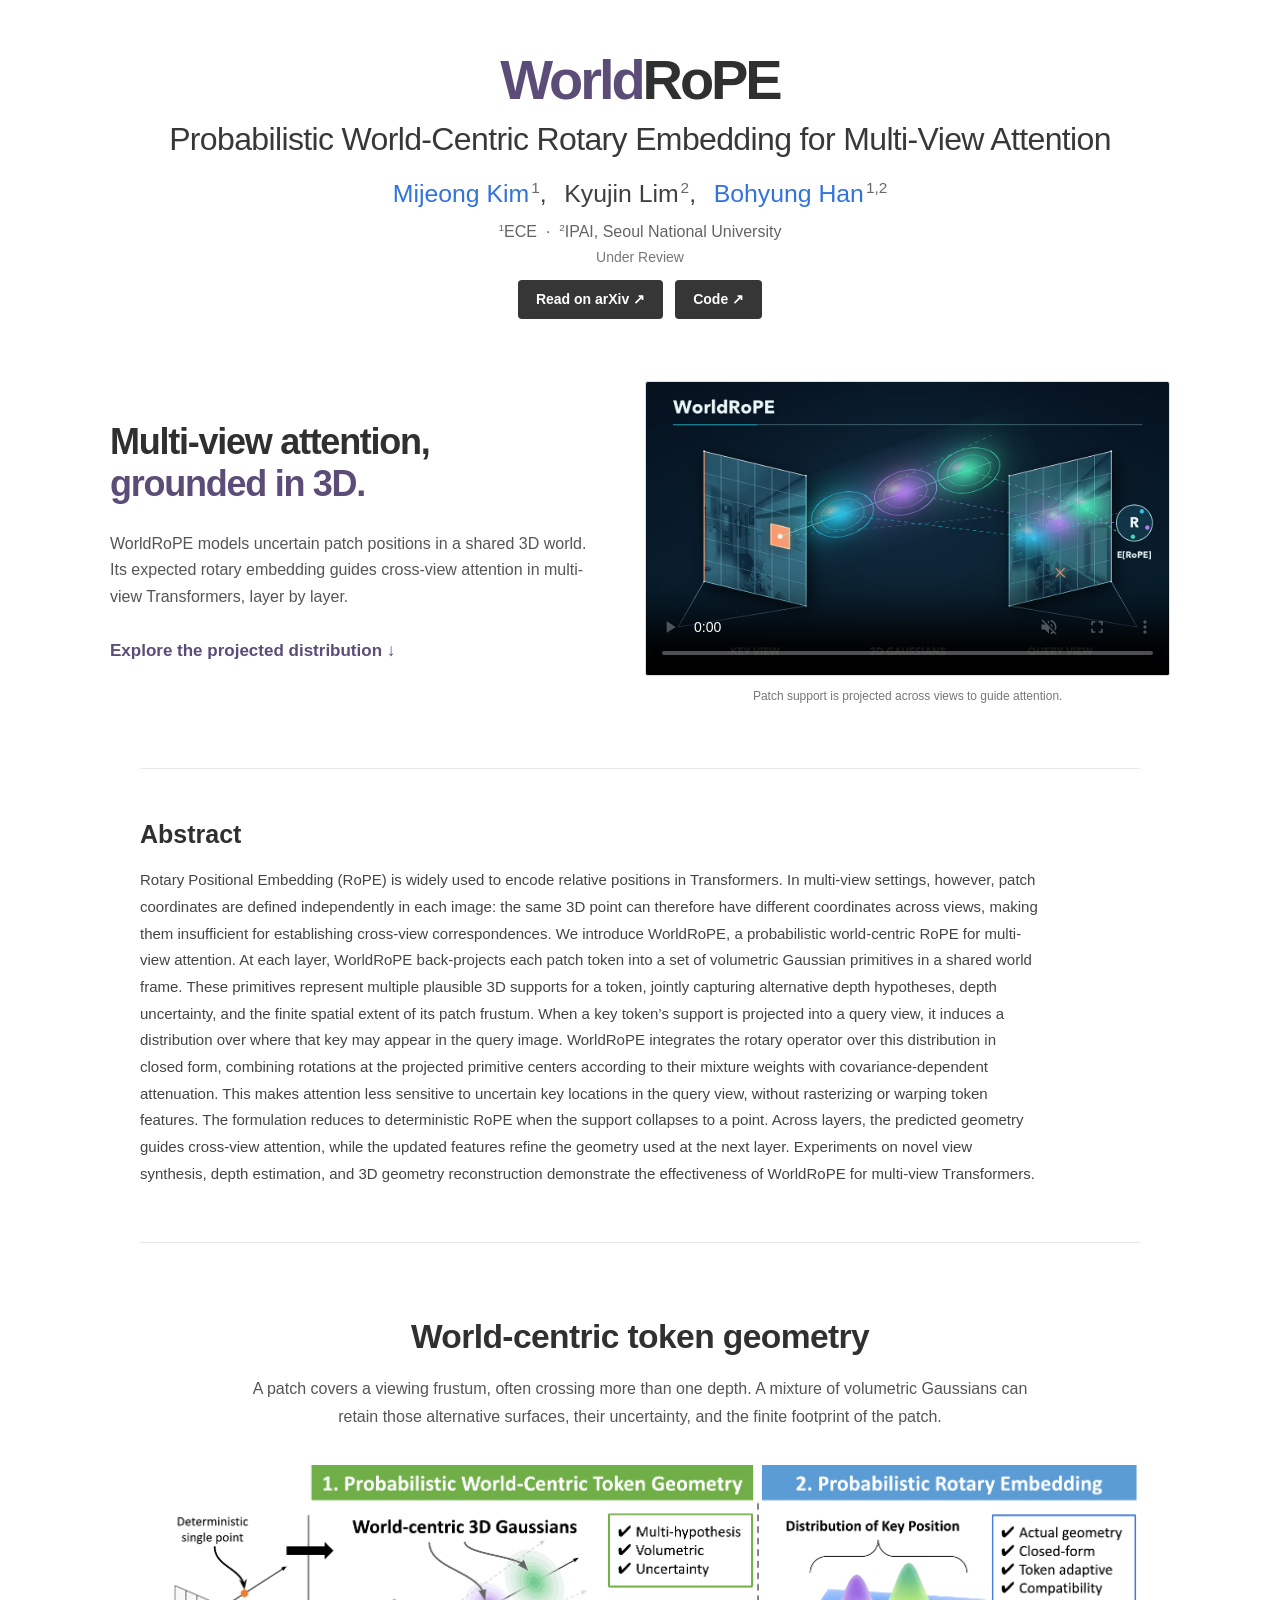
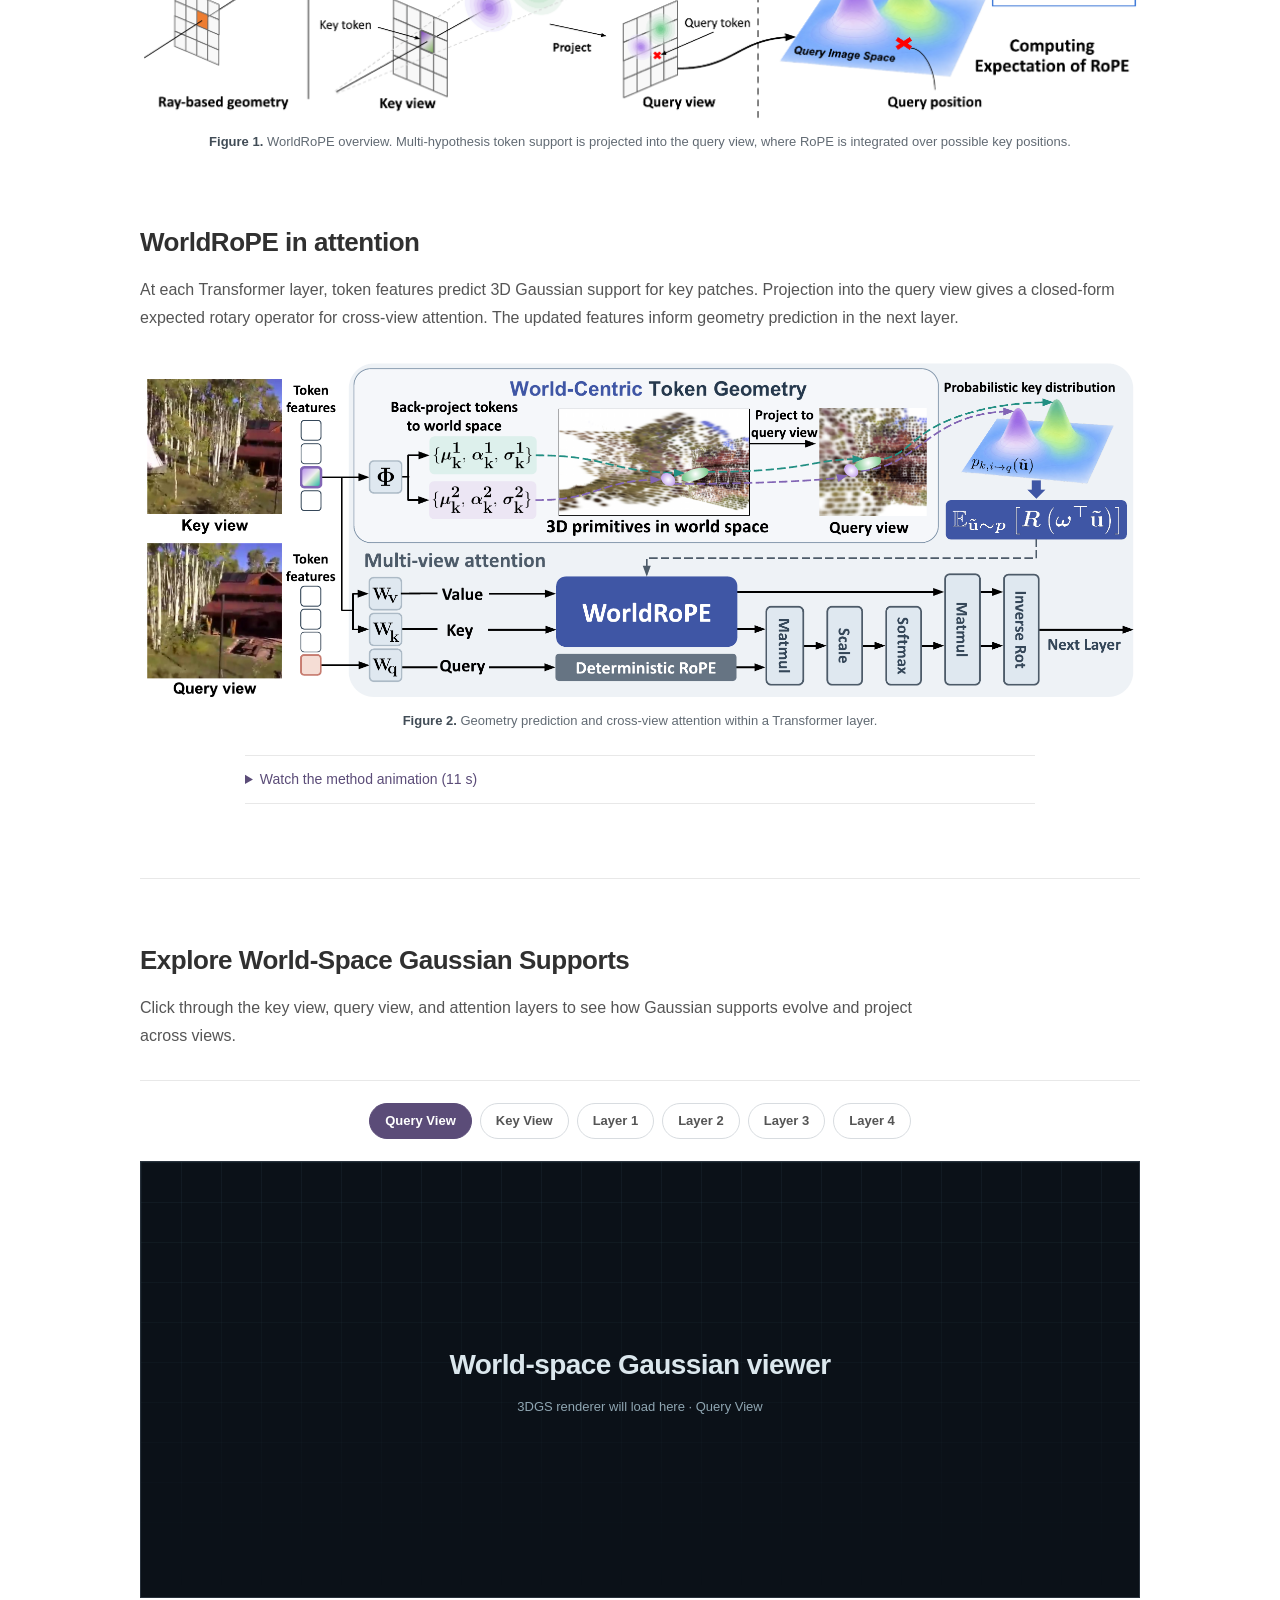
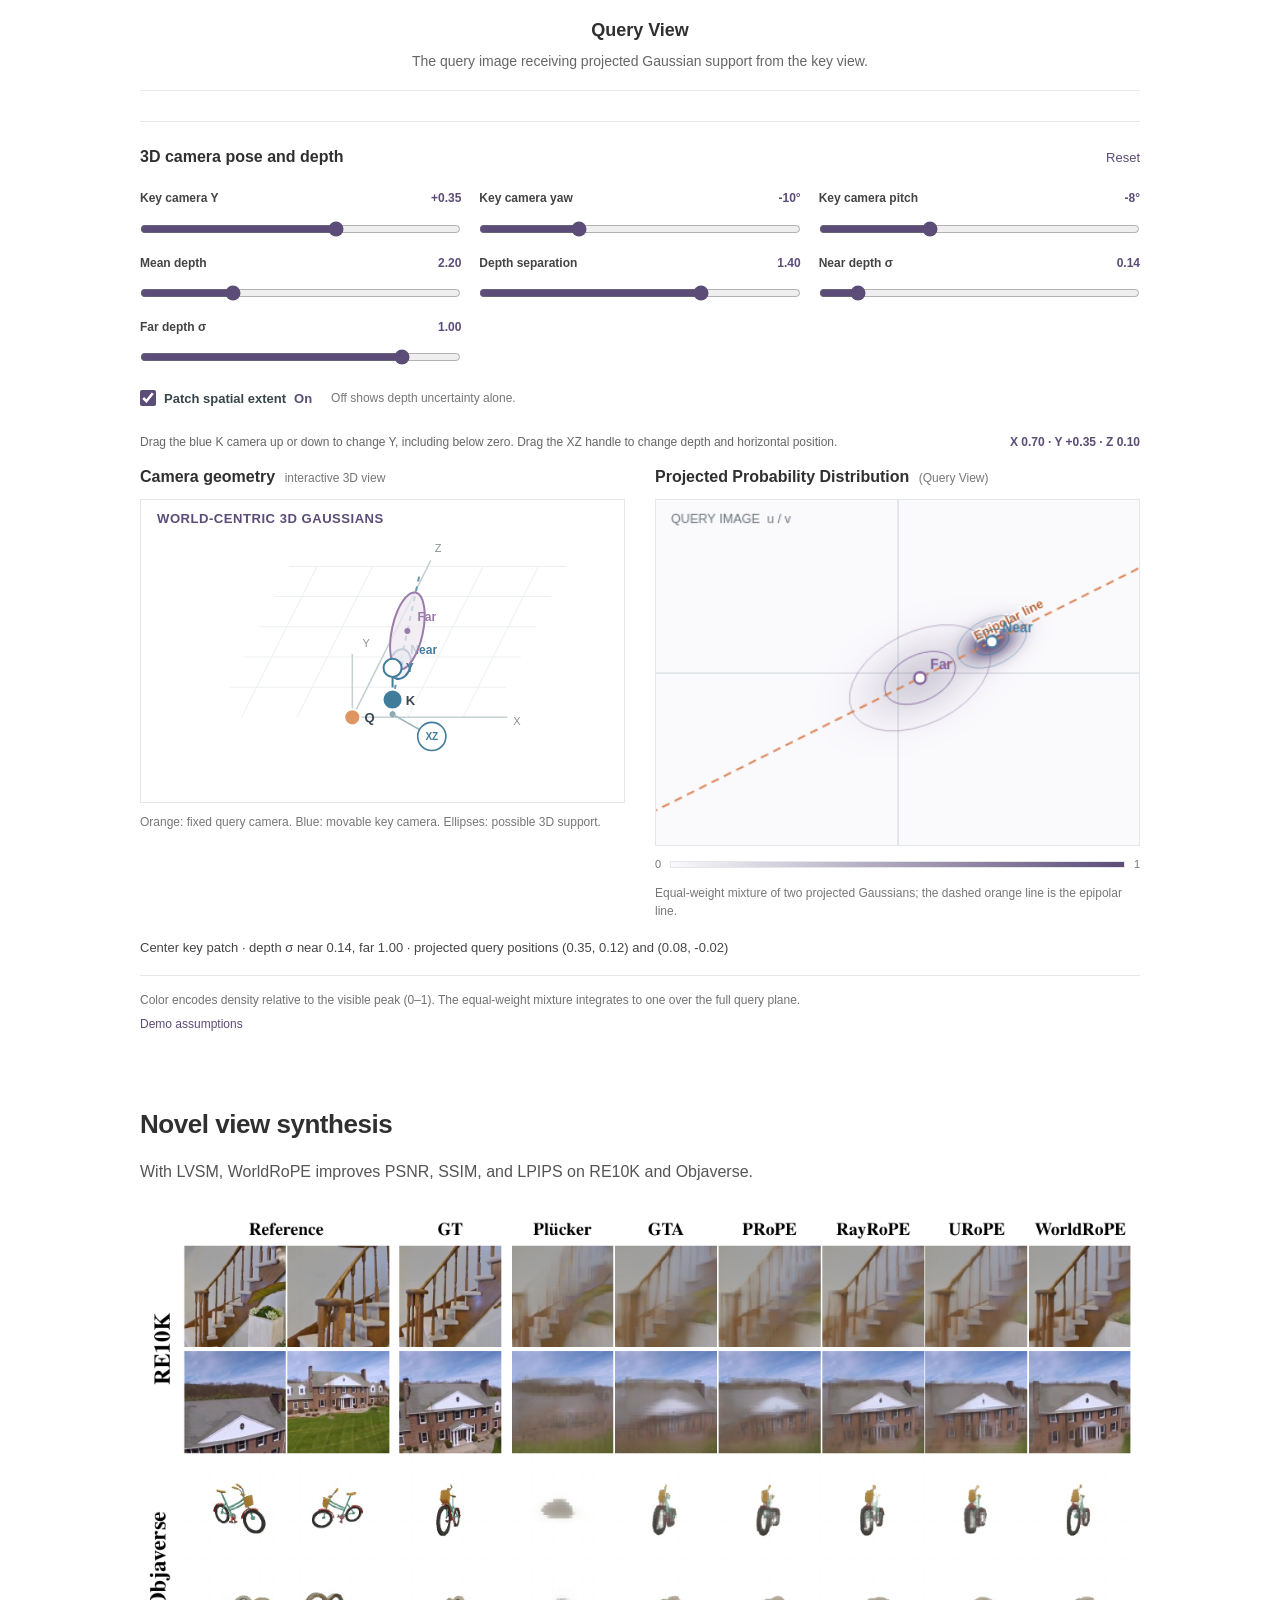
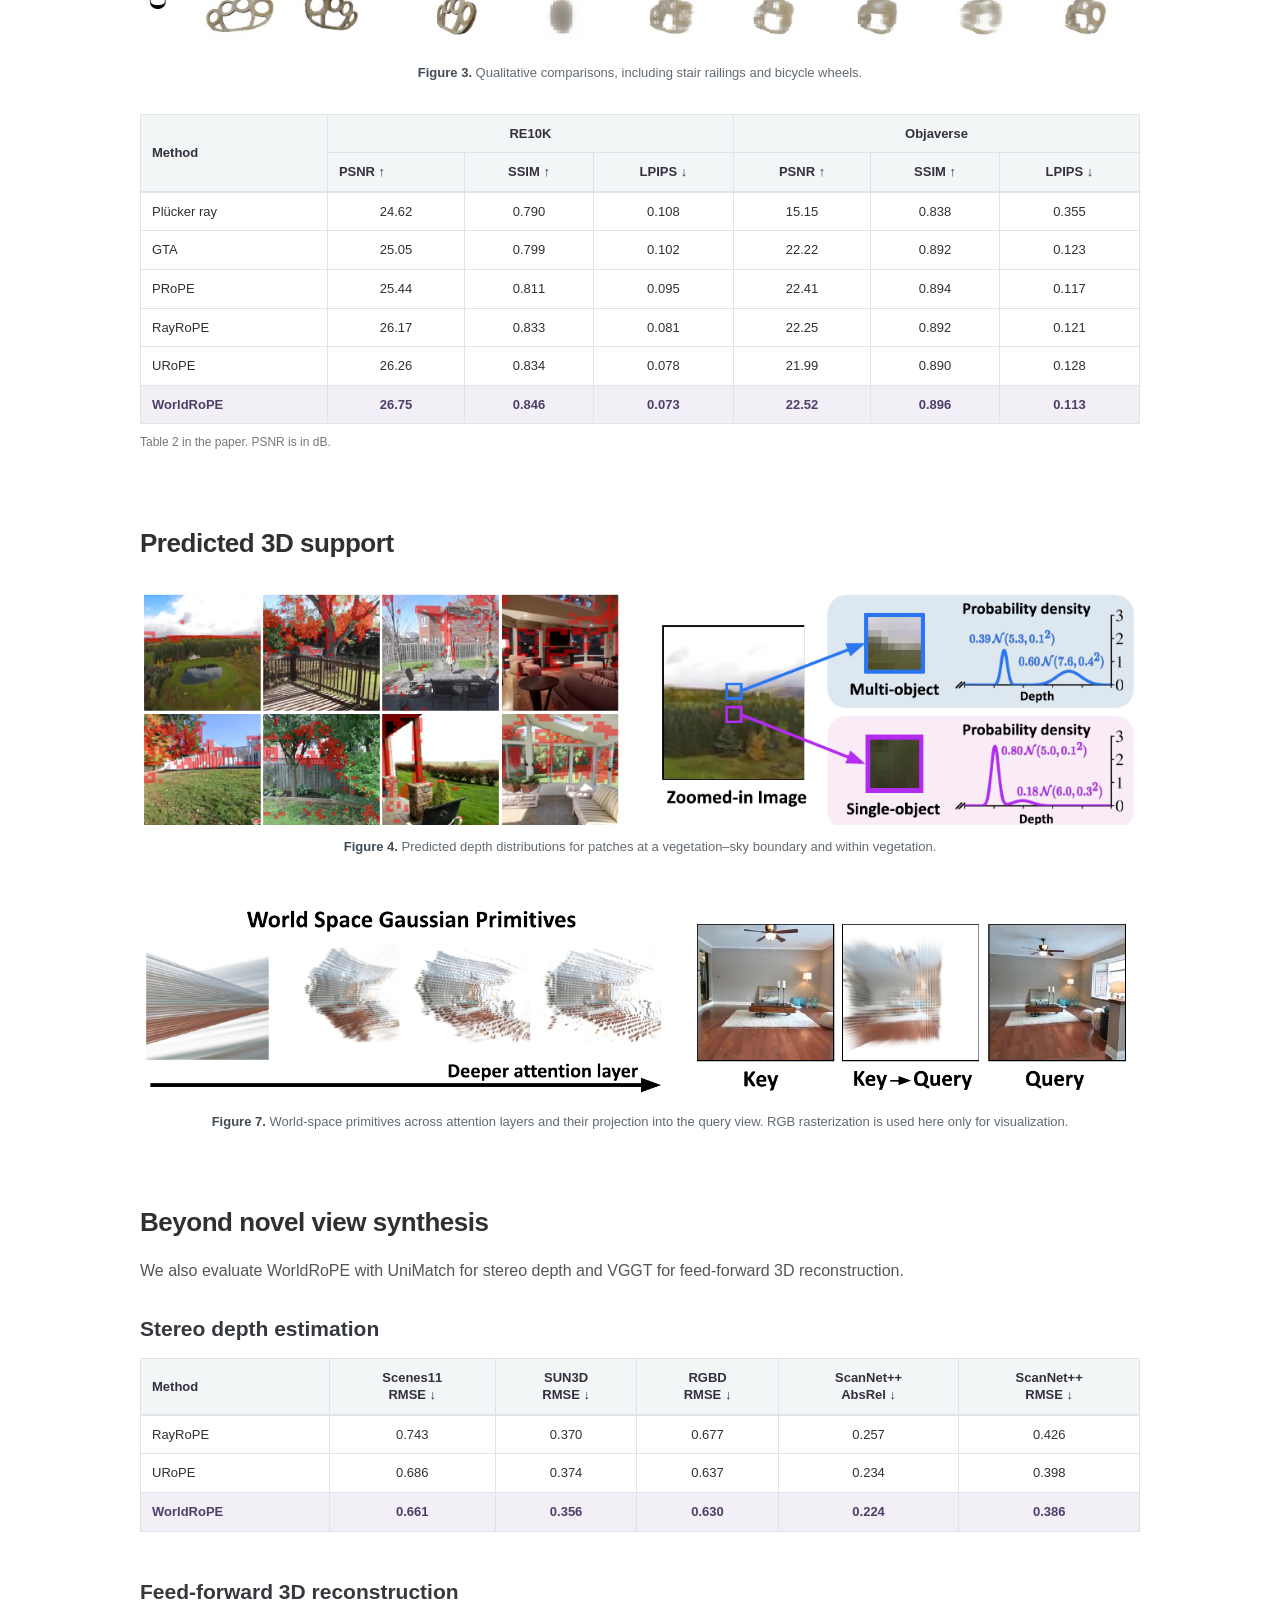
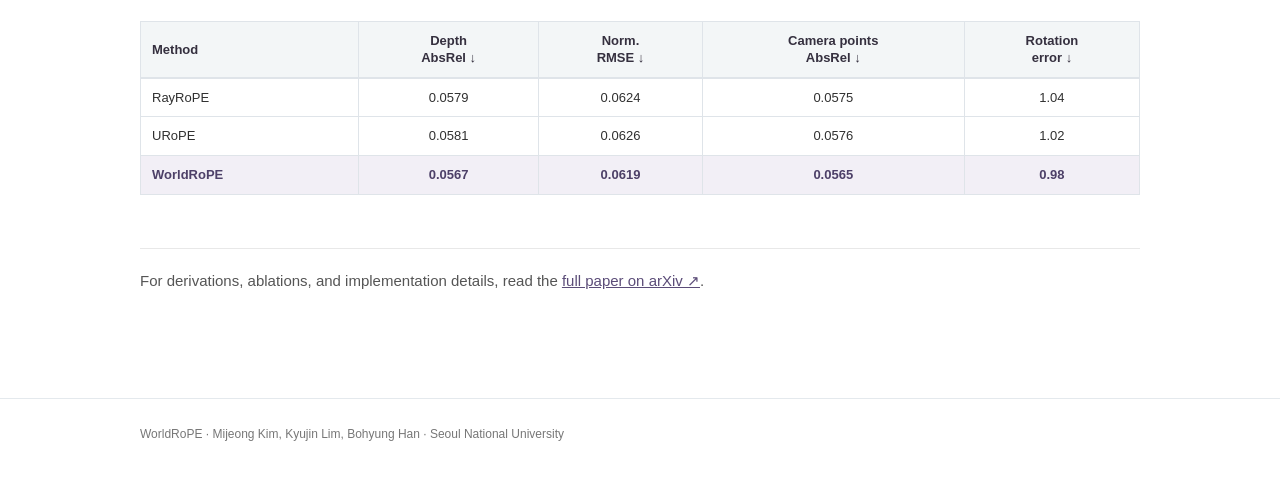
==== commit ea65a5b0: "Add interactive Gaussian viewer layout" ====
--- a/index_commercial.html
+++ b/index_commercial.html
@@ -11,6 +11,7 @@
   <link rel="stylesheet" href="styles-commercial.css?v=2">
   <script src="script.js" defer></script>
   <script src="worldrope-demo.js?v=5" defer></script>
+  <script src="worldrope-gaussians.js?v=1" defer></script>
 </head>
 <body>
   <a class="skip-link" href="#main">Skip to content</a>
@@ -74,8 +75,23 @@
       </section>
 
       <section class="paper-section demo-section" id="attention-demo">
-        <h2>Interactive Projected Distribution</h2>
-        <p>Move the key camera in 3D and change the possible depths of its center patch. The right panel shows the combined projected distribution in the query view.</p>
+        <h2>Explore World-Space Gaussian Supports</h2>
+        <p>Click through the key view, query view, and attention layers to see how Gaussian supports evolve and project across views.</p>
+        <div class="gaussian-explorer" id="gaussian-explorer">
+          <div class="gaussian-tabs" role="tablist" aria-label="WorldRoPE Gaussian views">
+            <button type="button" role="tab" aria-selected="true" data-gaussian-view="query">Query View</button>
+            <button type="button" role="tab" aria-selected="false" data-gaussian-view="key">Key View</button>
+            <button type="button" role="tab" aria-selected="false" data-gaussian-view="layer1">Layer 1</button>
+            <button type="button" role="tab" aria-selected="false" data-gaussian-view="layer2">Layer 2</button>
+            <button type="button" role="tab" aria-selected="false" data-gaussian-view="layer3">Layer 3</button>
+            <button type="button" role="tab" aria-selected="false" data-gaussian-view="layer4">Layer 4</button>
+          </div>
+          <div class="gaussian-stage" id="gaussian-viewer" data-active-view="query">
+            <canvas id="gaussian-canvas" width="1200" height="520" role="img" aria-label="World-space Gaussian viewer"></canvas>
+            <div class="gaussian-placeholder"><strong>World-space Gaussian viewer</strong><span id="gaussian-viewer-status">3DGS renderer will load here · Query View</span></div>
+          </div>
+          <div class="gaussian-caption"><h3 id="gaussian-title">Query View</h3><p id="gaussian-description" aria-live="polite">The query image receiving projected Gaussian support from the key view.</p></div>
+        </div>
         <div class="demo-shell" id="worldrope-demo">
           <div class="demo-heading"><h3>3D camera pose and depth</h3><button type="button" id="demo-reset">Reset</button></div>
           <div class="demo-controls">
--- a/styles-commercial.css
+++ b/styles-commercial.css
@@ -75,6 +75,20 @@
 .demo-assumptions{margin-top:5px;color:#727272;font-size:12px;line-height:1.55}
 .demo-assumptions summary{display:inline-block;color:#5b4c78;cursor:pointer}
 .demo-assumptions p{max-width:790px;margin:8px 0 0}
+.gaussian-explorer{margin-top:30px;padding:22px 0 18px;border-top:1px solid var(--line);border-bottom:1px solid var(--line)}
+.gaussian-tabs{display:flex;justify-content:center;gap:8px;flex-wrap:wrap;margin-bottom:22px}
+.gaussian-tabs button{border:1px solid #d8dce0;border-radius:999px;background:#fff;color:#555;cursor:pointer;padding:9px 15px;font:600 13px/1.2 Arial,Helvetica,sans-serif;transition:background .15s,color .15s,border-color .15s}
+.gaussian-tabs button:hover,.gaussian-tabs button[aria-selected="true"]{border-color:#5b4c78;background:#5b4c78;color:#fff}
+.gaussian-stage{position:relative;overflow:hidden;border:1px solid #28313b;background:#0b1118;aspect-ratio:16/7;min-height:300px}
+.gaussian-stage::before{content:"";position:absolute;inset:0;background:linear-gradient(rgba(111,170,190,.08) 1px,transparent 1px),linear-gradient(90deg,rgba(111,170,190,.08) 1px,transparent 1px);background-size:40px 40px;mask-image:linear-gradient(to bottom,rgba(0,0,0,.9),transparent)}
+.gaussian-stage canvas{position:relative;z-index:1;display:block;width:100%;height:100%}
+.gaussian-placeholder{position:absolute;z-index:2;inset:0;display:grid;place-content:center;text-align:center;color:#dbe7ed;pointer-events:none}
+.gaussian-placeholder strong{font-size:clamp(18px,2.4vw,28px);font-weight:600;letter-spacing:-.02em}
+.gaussian-placeholder span{margin-top:8px;color:#8fa6b2;font-size:13px}
+.gaussian-caption{text-align:center;padding:18px 20px 0}
+.gaussian-caption h3{margin:0 0 5px;color:#303030;font-size:18px;font-weight:600}
+.gaussian-caption p{max-width:720px;margin:0 auto;color:#666;font-size:14px;line-height:1.55}
+.gaussian-section>.demo-shell,.gaussian-section>.demo-note,.gaussian-section>.demo-assumptions{display:none}
 thead th{background:#f3f6f7}
 tbody .ours th,tbody .ours td{background:#f2eff6;color:#4d4068}
 @media(max-width:900px){
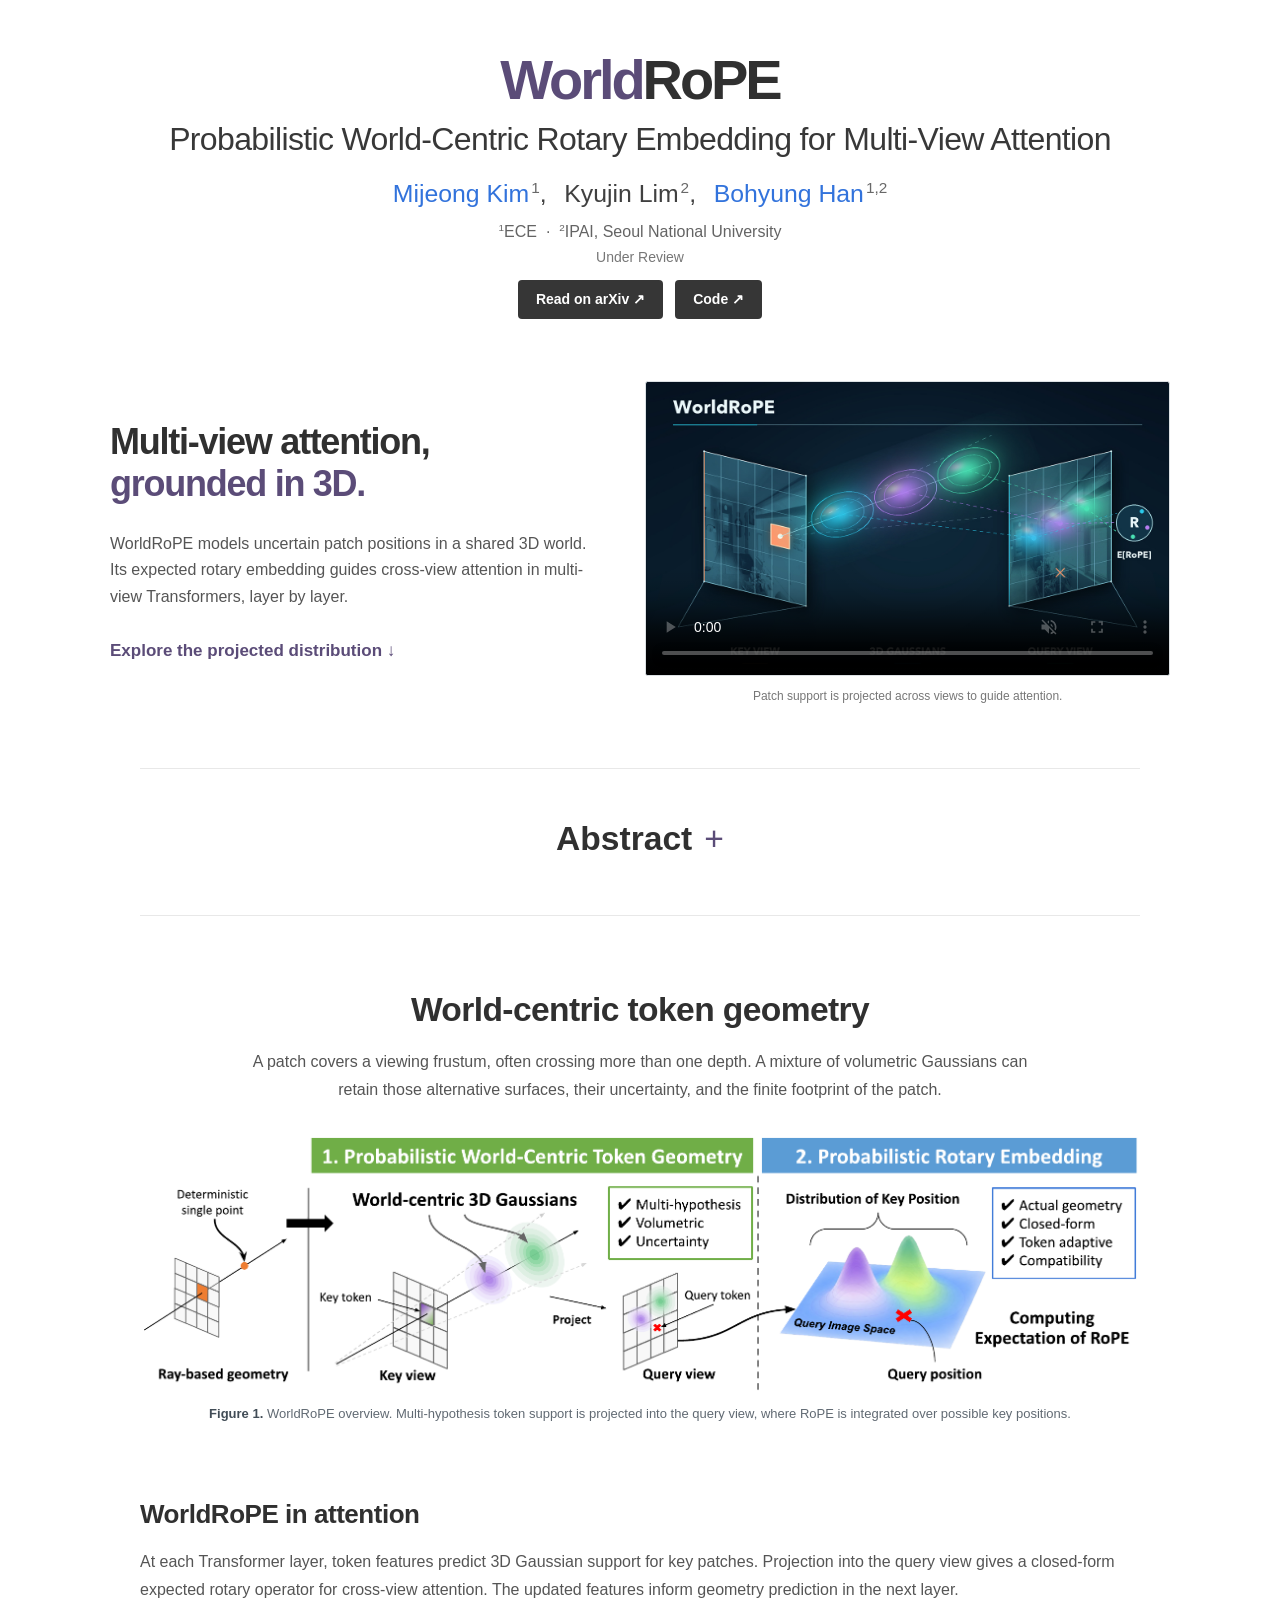
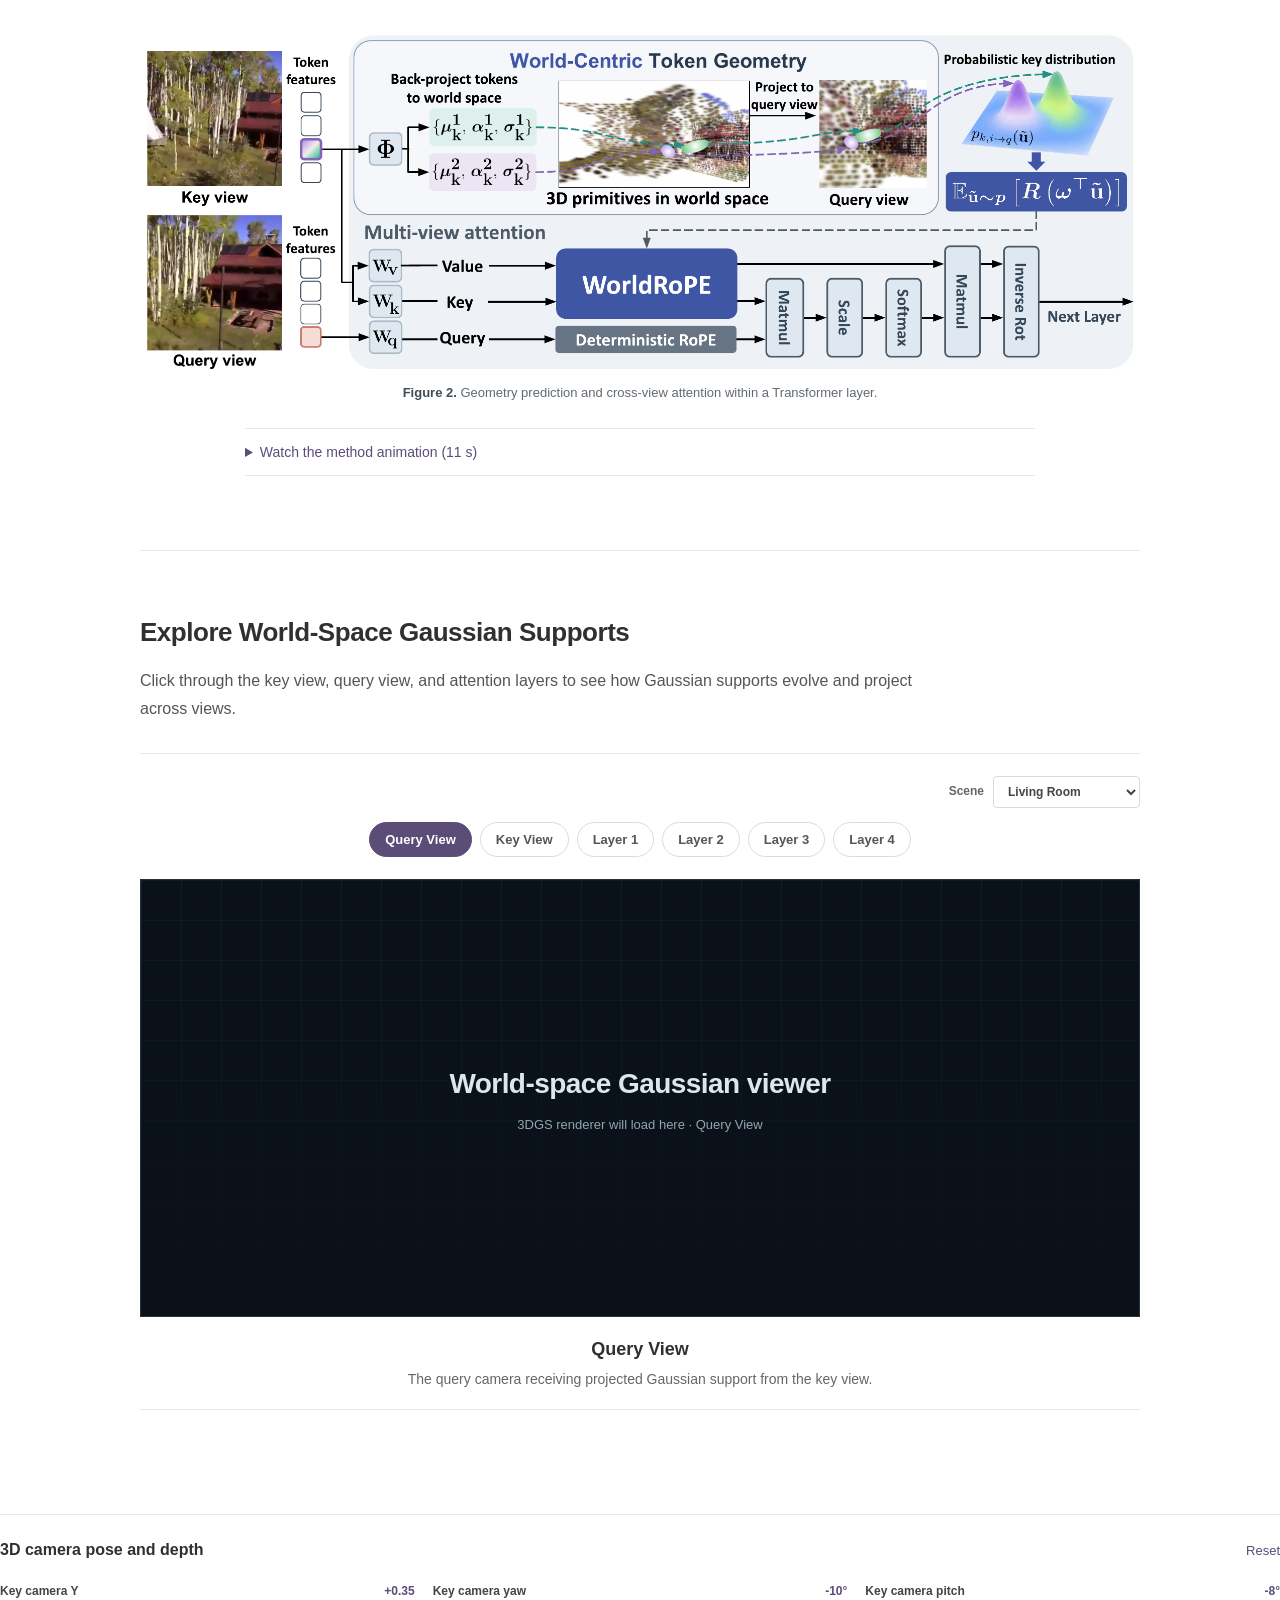
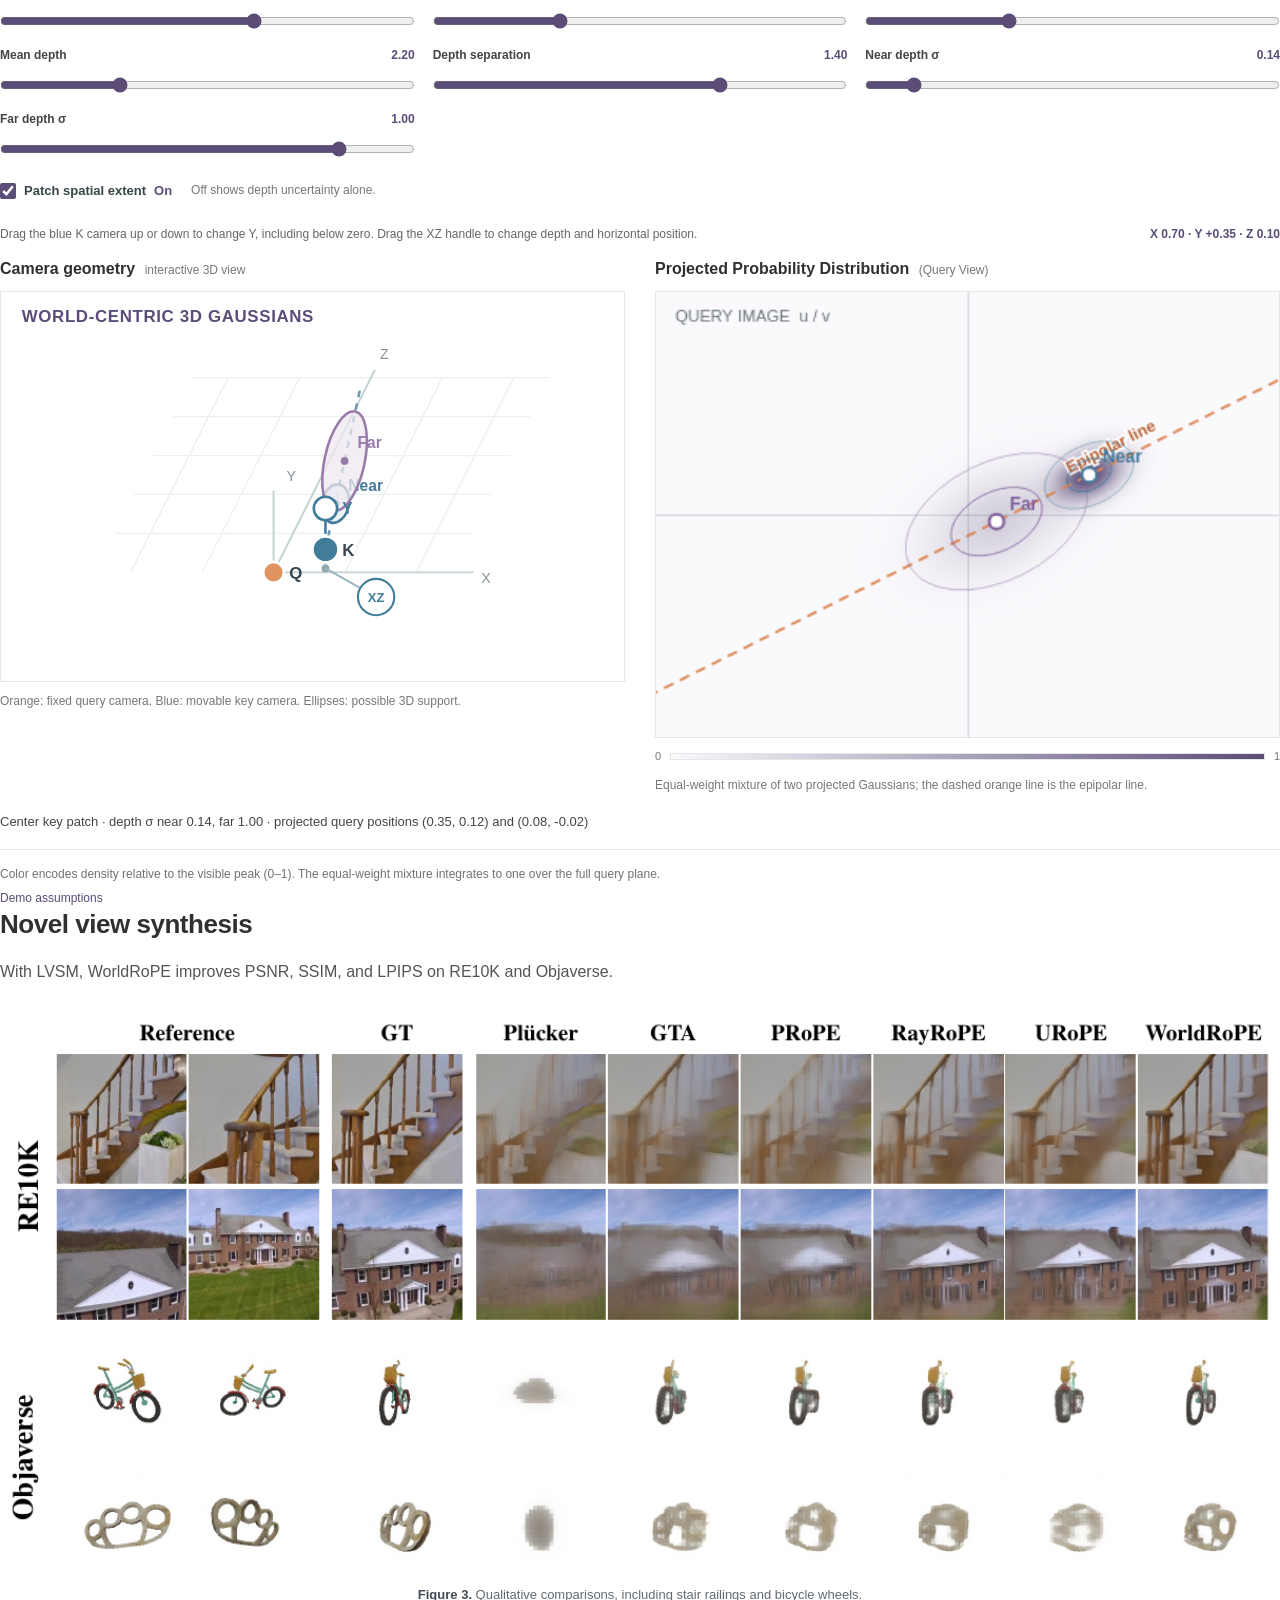
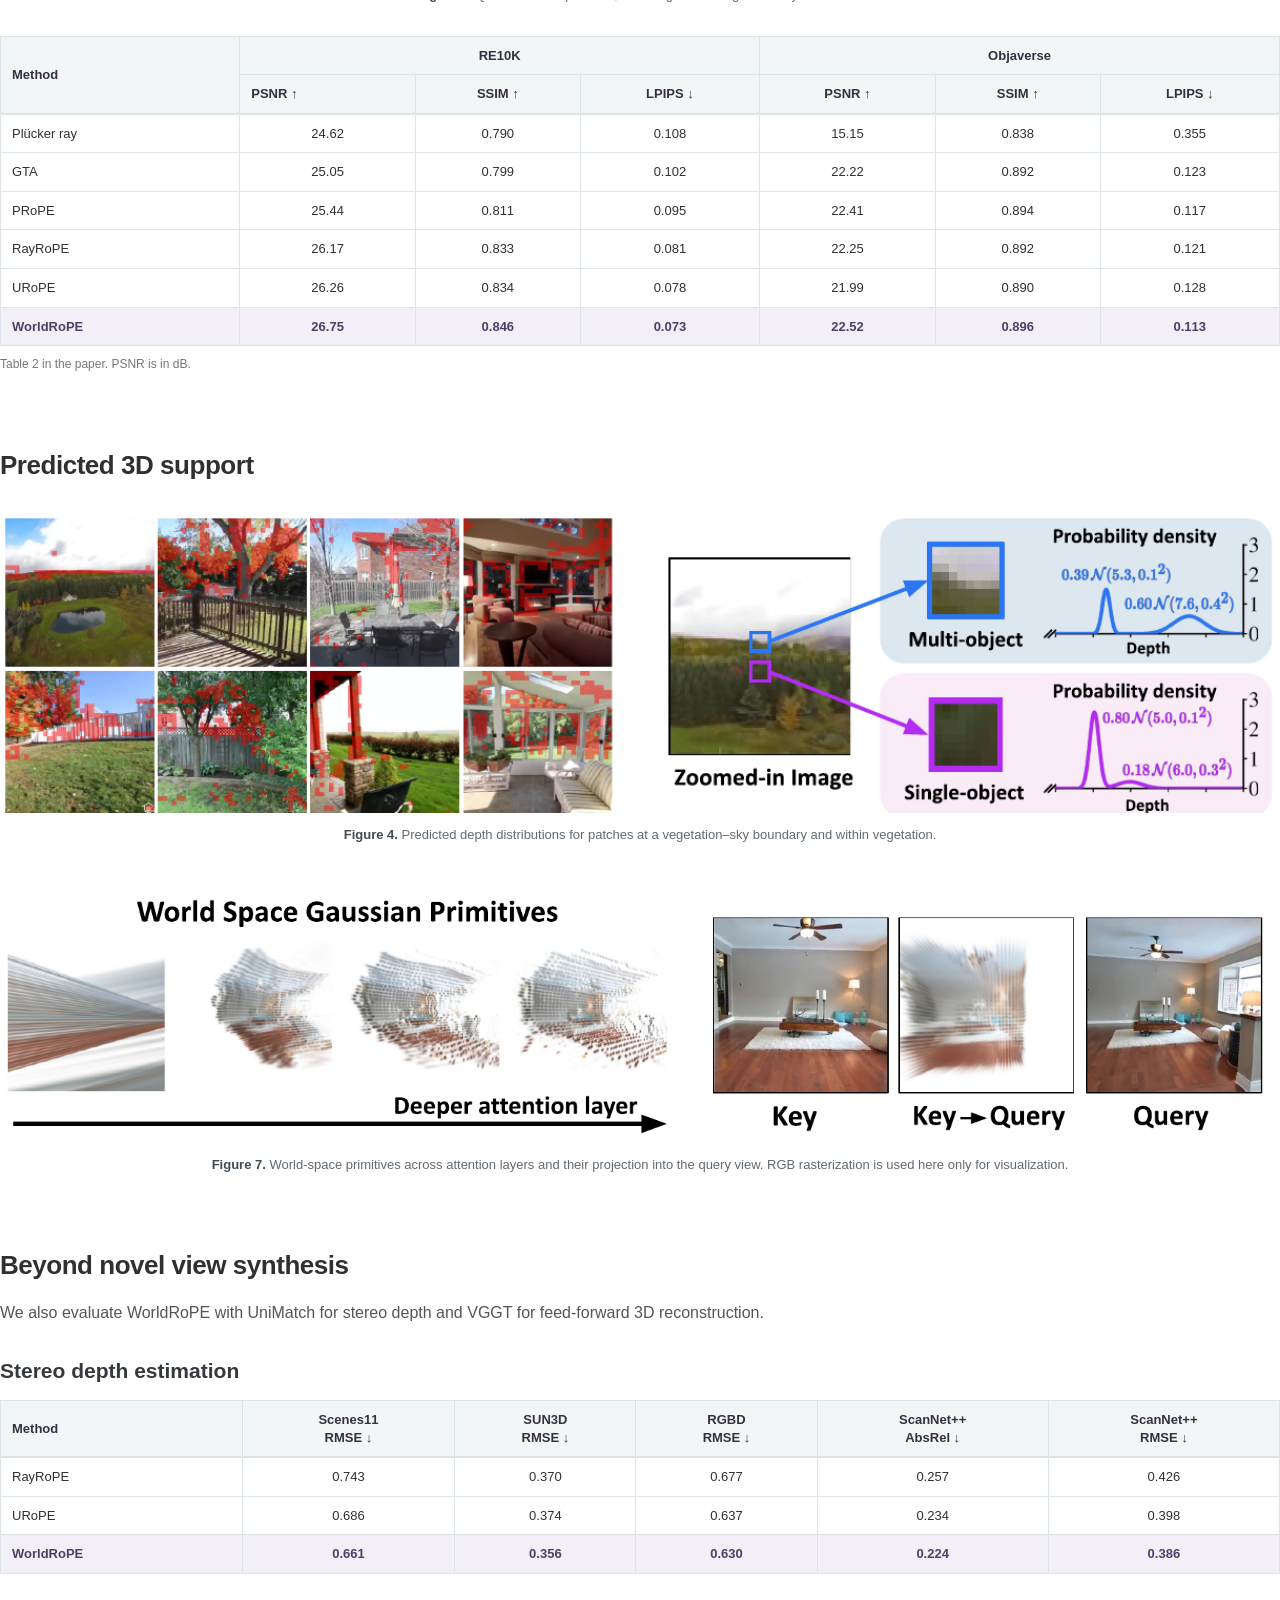
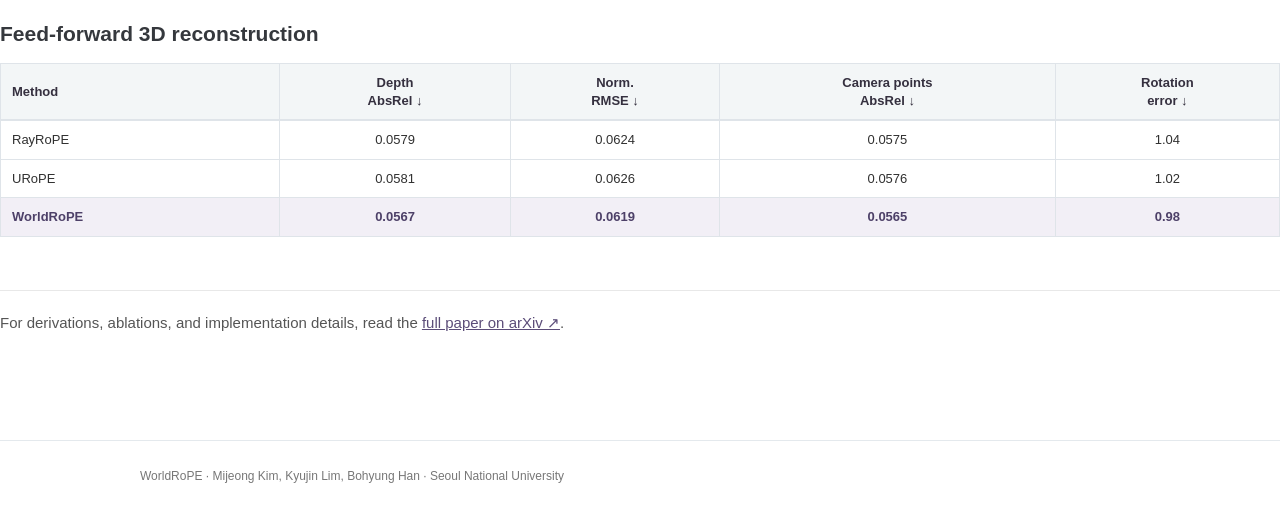
==== commit 3be8b904: "Refine Gaussian viewer layout and abstract toggle" ====
--- a/index_commercial.html
+++ b/index_commercial.html
@@ -46,10 +46,12 @@
     </header>
     <div class="page-width">
       <section class="abstract" id="abstract" aria-labelledby="abstract-title">
-        <h2 id="abstract-title">Abstract</h2>
-        <div class="abstract-text">
-          <p>Rotary Positional Embedding (RoPE) is widely used to encode relative positions in Transformers. In multi-view settings, however, patch coordinates are defined independently in each image: the same 3D point can therefore have different coordinates across views, making them insufficient for establishing cross-view correspondences. We introduce WorldRoPE, a probabilistic world-centric RoPE for multi-view attention. At each layer, WorldRoPE back-projects each patch token into a set of volumetric Gaussian primitives in a shared world frame. These primitives represent multiple plausible 3D supports for a token, jointly capturing alternative depth hypotheses, depth uncertainty, and the finite spatial extent of its patch frustum. When a key token’s support is projected into a query view, it induces a distribution over where that key may appear in the query image. WorldRoPE integrates the rotary operator over this distribution in closed form, combining rotations at the projected primitive centers according to their mixture weights with covariance-dependent attenuation. This makes attention less sensitive to uncertain key locations in the query view, without rasterizing or warping token features. The formulation reduces to deterministic RoPE when the support collapses to a point. Across layers, the predicted geometry guides cross-view attention, while the updated features refine the geometry used at the next layer. Experiments on novel view synthesis, depth estimation, and 3D geometry reconstruction demonstrate the effectiveness of WorldRoPE for multi-view Transformers.</p>
-        </div>
+        <details class="abstract-toggle">
+          <summary id="abstract-title">Abstract</summary>
+          <div class="abstract-text">
+            <p>Rotary Positional Embedding (RoPE) is widely used to encode relative positions in Transformers. In multi-view settings, however, patch coordinates are defined independently in each image: the same 3D point can therefore have different coordinates across views, making them insufficient for establishing cross-view correspondences. We introduce WorldRoPE, a probabilistic world-centric RoPE for multi-view attention. At each layer, WorldRoPE back-projects each patch token into a set of volumetric Gaussian primitives in a shared world frame. These primitives represent multiple plausible 3D supports for a token, jointly capturing alternative depth hypotheses, depth uncertainty, and the finite spatial extent of its patch frustum. When a key token’s support is projected into a query view, it induces a distribution over where that key may appear in the query image. WorldRoPE integrates the rotary operator over this distribution in closed form, combining rotations at the projected primitive centers according to their mixture weights with covariance-dependent attenuation. This makes attention less sensitive to uncertain key locations in the query view, without rasterizing or warping token features. The formulation reduces to deterministic RoPE when the support collapses to a point. Across layers, the predicted geometry guides cross-view attention, while the updated features refine the geometry used at the next layer. Experiments on novel view synthesis, depth estimation, and 3D geometry reconstruction demonstrate the effectiveness of WorldRoPE for multi-view Transformers.</p>
+          </div>
+        </details>
       </section>
 
       <section class="paper-section" id="overview">
@@ -74,10 +76,11 @@
         </details>
       </section>
 
-      <section class="paper-section demo-section" id="attention-demo">
+      <section class="paper-section demo-section gaussian-section" id="attention-demo">
         <h2>Explore World-Space Gaussian Supports</h2>
         <p>Click through the key view, query view, and attention layers to see how Gaussian supports evolve and project across views.</p>
         <div class="gaussian-explorer" id="gaussian-explorer">
+          <div class="gaussian-toolbar"><label class="gaussian-scene-select" for="gaussian-scene">Scene<select id="gaussian-scene"><option value="living-room">Living Room</option><option value="outdoor">Outdoor Scene</option><option value="objaverse">Objaverse</option></select></label></div>
           <div class="gaussian-tabs" role="tablist" aria-label="WorldRoPE Gaussian views">
             <button type="button" role="tab" aria-selected="true" data-gaussian-view="query">Query View</button>
             <button type="button" role="tab" aria-selected="false" data-gaussian-view="key">Key View</button>
@@ -86,11 +89,9 @@
             <button type="button" role="tab" aria-selected="false" data-gaussian-view="layer3">Layer 3</button>
             <button type="button" role="tab" aria-selected="false" data-gaussian-view="layer4">Layer 4</button>
           </div>
-          <div class="gaussian-stage" id="gaussian-viewer" data-active-view="query">
-            <canvas id="gaussian-canvas" width="1200" height="520" role="img" aria-label="World-space Gaussian viewer"></canvas>
-            <div class="gaussian-placeholder"><strong>World-space Gaussian viewer</strong><span id="gaussian-viewer-status">3DGS renderer will load here · Query View</span></div>
+          <div class="gaussian-stage" id="gaussian-viewer" data-active-view="query"><canvas id="gaussian-canvas" width="1200" height="520" role="img" aria-label="World-space Gaussian viewer"></canvas><div class="gaussian-placeholder"><strong>World-space Gaussian viewer</strong><span id="gaussian-viewer-status">3DGS renderer will load here · Query View</span></div></div>
+          <div class="gaussian-caption"><h3 id="gaussian-title">Query View</h3><p id="gaussian-description" aria-live="polite">The query camera receiving projected Gaussian support from the key view.</p></div>
           </div>
-          <div class="gaussian-caption"><h3 id="gaussian-title">Query View</h3><p id="gaussian-description" aria-live="polite">The query image receiving projected Gaussian support from the key view.</p></div>
         </div>
         <div class="demo-shell" id="worldrope-demo">
           <div class="demo-heading"><h3>3D camera pose and depth</h3><button type="button" id="demo-reset">Reset</button></div>
--- a/styles-commercial.css
+++ b/styles-commercial.css
@@ -31,6 +31,11 @@
 .commercial-media video{display:block;width:100%;aspect-ratio:16/9;object-fit:contain;background:#061624;border:1px solid #dce1e4;border-radius:3px}
 .commercial-media figcaption{margin:11px 0 0;color:#777;text-align:center;font-size:12px;line-height:1.5}
 .abstract{box-shadow:none;border:0;border-top:1px solid var(--line);border-bottom:1px solid var(--line);border-radius:0;margin-bottom:72px;padding:49px 0 55px;overflow:visible}
+.abstract-toggle summary{padding:0;color:#303030;cursor:pointer;font-size:clamp(1.7rem,2.7vw,2.1rem);font-weight:600;line-height:1.25;text-align:center;list-style:none}
+.abstract-toggle summary::-webkit-details-marker{display:none}
+.abstract-toggle summary::after{content:'+';display:inline-block;margin-left:12px;color:#5b4c78;font-weight:400}
+.abstract-toggle[open] summary::after{content:'−'}
+.abstract-toggle .abstract-text{max-width:790px;margin:28px auto 0}
 .abstract h2{margin:0 0 17px;color:#303030;font-size:25px;line-height:1.3;font-weight:650}
 .abstract-text{max-width:900px;padding:0;border:0}
 .abstract-text p{margin:0 0 13px;color:#444;font-size:15px;line-height:1.78}
@@ -76,6 +81,9 @@
 .demo-assumptions summary{display:inline-block;color:#5b4c78;cursor:pointer}
 .demo-assumptions p{max-width:790px;margin:8px 0 0}
 .gaussian-explorer{margin-top:30px;padding:22px 0 18px;border-top:1px solid var(--line);border-bottom:1px solid var(--line)}
+.gaussian-toolbar{display:flex;justify-content:flex-end;margin-bottom:14px}
+.gaussian-scene-select{display:flex;align-items:center;gap:9px;color:#666;font-size:12px;font-weight:600}
+.gaussian-scene-select select{border:1px solid #d8dce0;border-radius:4px;background:#fff;color:#444;padding:7px 28px 7px 10px;font:inherit;cursor:pointer}
 .gaussian-tabs{display:flex;justify-content:center;gap:8px;flex-wrap:wrap;margin-bottom:22px}
 .gaussian-tabs button{border:1px solid #d8dce0;border-radius:999px;background:#fff;color:#555;cursor:pointer;padding:9px 15px;font:600 13px/1.2 Arial,Helvetica,sans-serif;transition:background .15s,color .15s,border-color .15s}
 .gaussian-tabs button:hover,.gaussian-tabs button[aria-selected="true"]{border-color:#5b4c78;background:#5b4c78;color:#fff}
